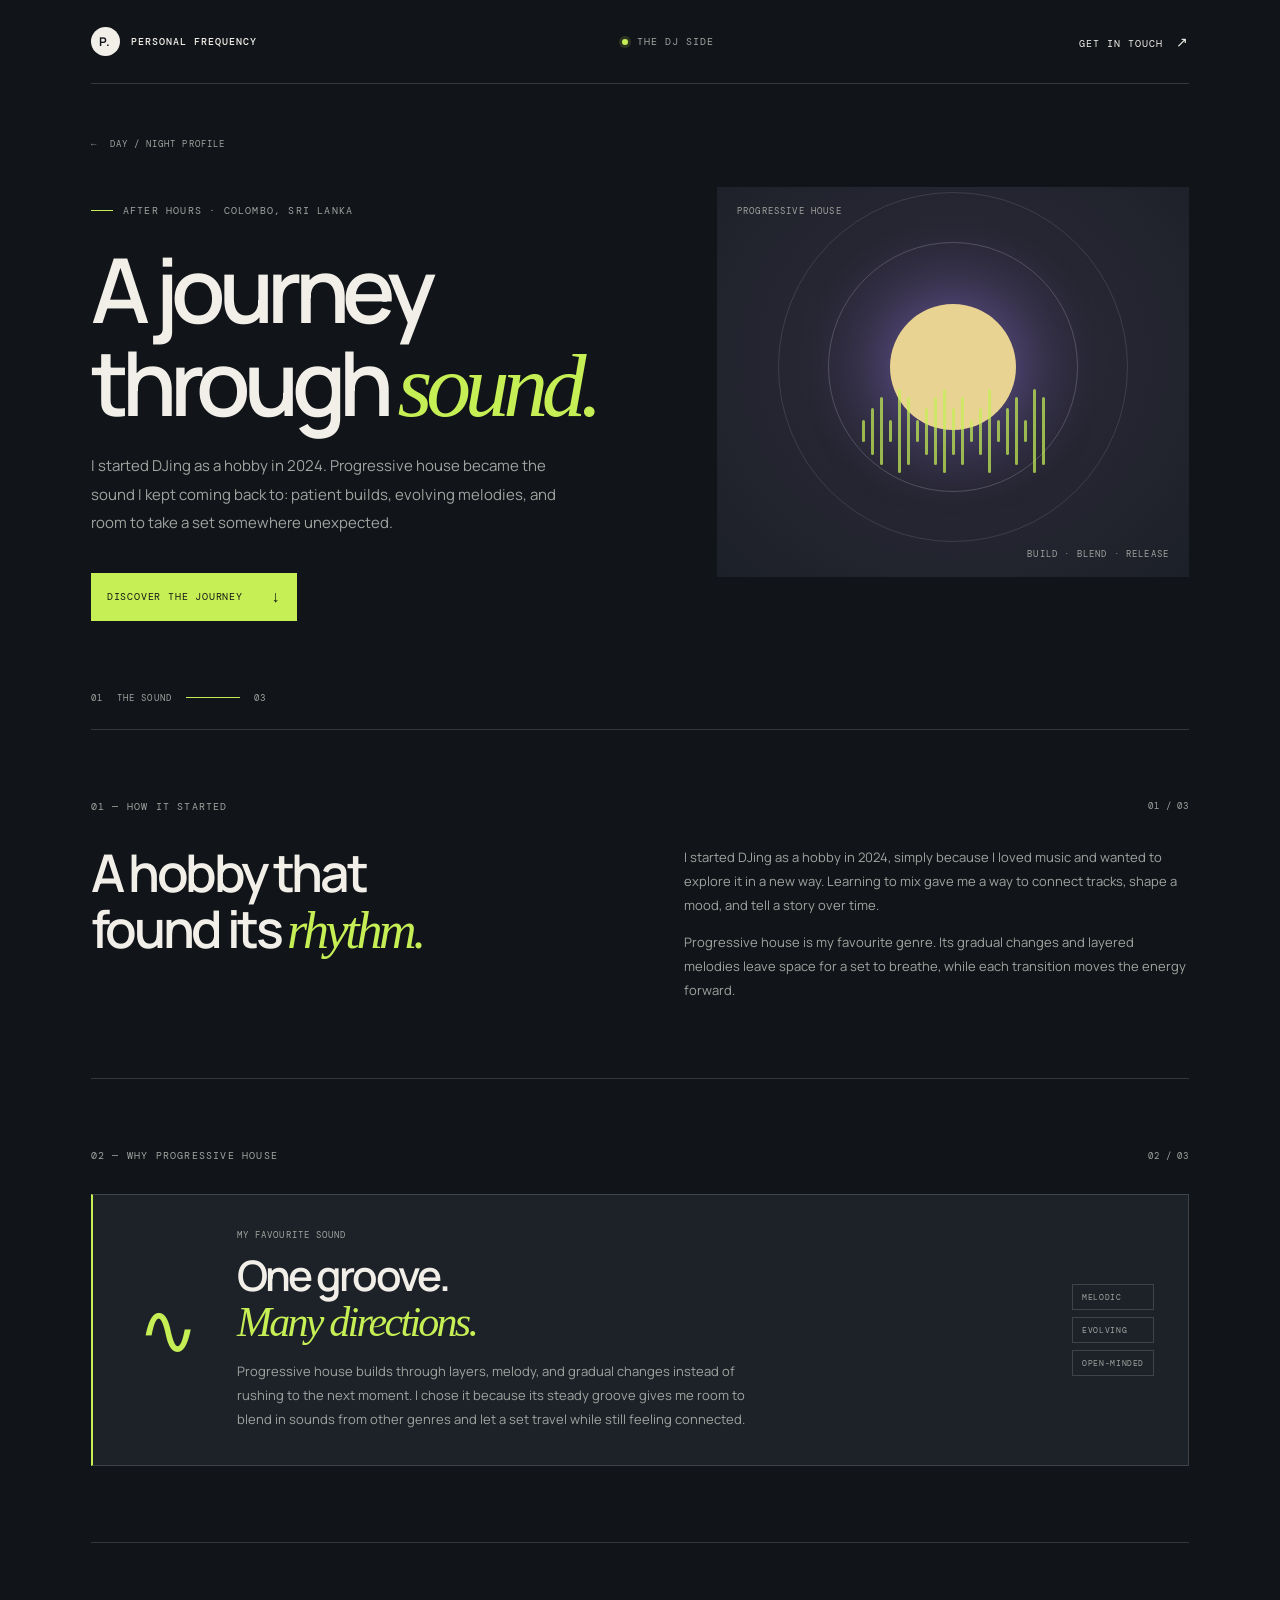
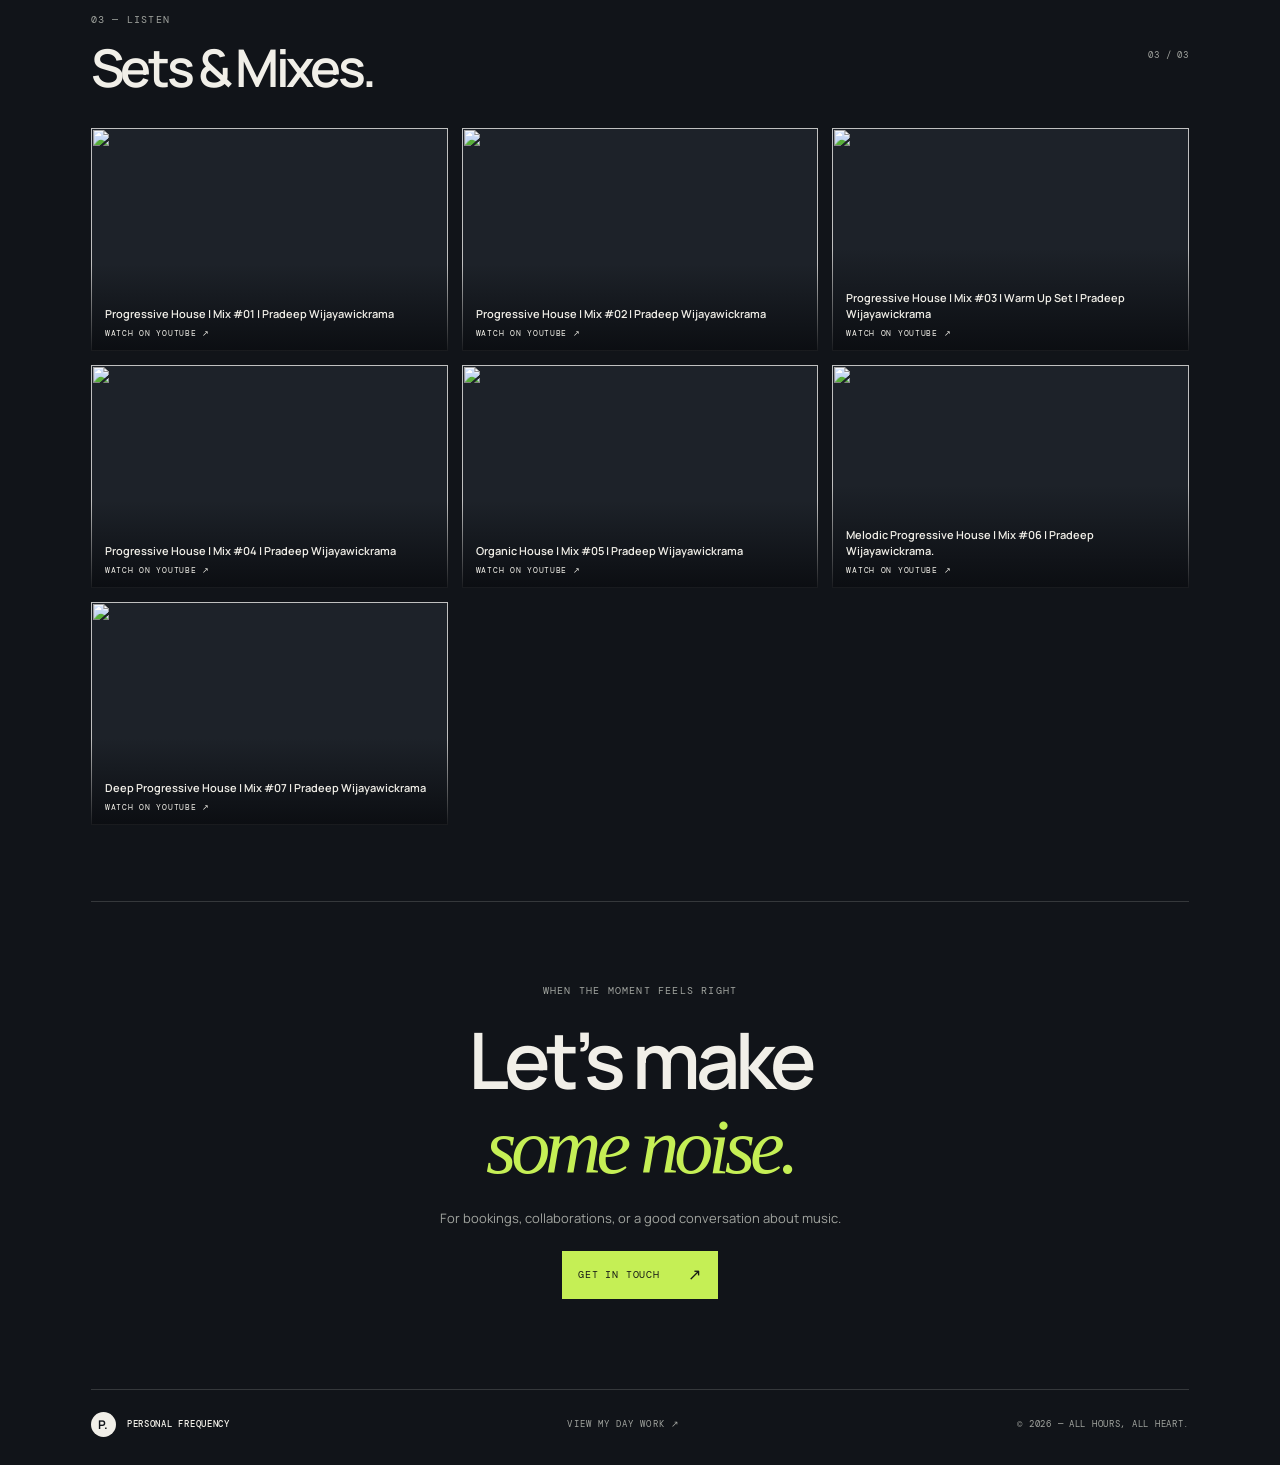
==== pages/night.html @ 02c1c9a0 "Night Time Progile Updated" ====
<!doctype html>
<html lang="en">
<head>
  <meta charset="utf-8" />
  <meta name="viewport" content="width=device-width, initial-scale=1" />
  <meta name="theme-color" content="#111419" />
  <meta name="description" content="The DJ side: a journey into progressive house and DJ sets on YouTube." />
  <title>DJ &amp; Progressive House — Personal Frequency</title>
  <link rel="preconnect" href="https://fonts.googleapis.com">
  <link rel="preconnect" href="https://fonts.gstatic.com" crossorigin>
  <link href="https://fonts.googleapis.com/css2?family=DM+Mono:wght@400;500&family=Manrope:wght@400;500;600;700;800&display=swap" rel="stylesheet">
  <link rel="stylesheet" href="../css/style.css" />
  <link rel="stylesheet" href="../css/night.css" />
</head>
<body class="night-document" data-mode="night">
  <main class="page-shell night-page">
    <header class="topbar">
      <a class="wordmark" href="../index.html"><span class="mark">P.</span><span>PERSONAL FREQUENCY</span></a>
      <div class="top-note"><span class="live-dot"></span><span>THE DJ SIDE</span></div>
      <a class="contact-link" href="mailto:hello@example.com?subject=DJ%20Booking">GET IN TOUCH <span>↗</span></a>
    </header>

    <section class="night-hero" id="top" aria-labelledby="night-title">
      <div class="night-hero-copy">
        <a class="night-back" href="../index.html">←&nbsp; DAY / NIGHT PROFILE</a>
        <p class="eyebrow"><span class="eyebrow-line"></span>AFTER HOURS · COLOMBO, SRI LANKA</p>
        <h1 id="night-title">A journey<br>through <em>sound.</em></h1>
        <p class="night-lead">I started DJing as a hobby in 2024. Progressive house became the sound I kept coming back to: patient builds, evolving melodies, and room to take a set somewhere unexpected.</p>
        <a class="night-cta" href="#journey">DISCOVER THE JOURNEY <span>↓</span></a>
      </div>
      <div class="night-art" role="img" aria-label="Abstract artwork inspired by a progressive house sound wave">
        <div class="night-art-orbit orbit-a"></div><div class="night-art-orbit orbit-b"></div>
        <div class="night-art-core"></div>
        <div class="night-art-wave" aria-hidden="true"><i></i><i></i><i></i><i></i><i></i><i></i><i></i><i></i><i></i><i></i><i></i><i></i><i></i><i></i><i></i><i></i><i></i><i></i><i></i><i></i><i></i></div>
        <span class="art-label art-label-top">PROGRESSIVE HOUSE</span><span class="art-label art-label-bottom">BUILD · BLEND · RELEASE</span>
      </div>
      <div class="night-index"><span>01</span><span>THE SOUND</span><span class="index-rule"></span><span>03</span></div>
    </section>

    <section class="night-section journey-section" id="journey" aria-labelledby="journey-title">
      <div class="night-section-heading">
        <p class="section-tag">01 — HOW IT STARTED</p>
        <span class="section-number">01 / 03</span>
      </div>
      <div class="journey-grid">
        <h2 id="journey-title">A hobby that<br>found its <em>rhythm.</em></h2>
        <div class="journey-copy">
          <p>I started DJing as a hobby in 2024, simply because I loved music and wanted to explore it in a new way. Learning to mix gave me a way to connect tracks, shape a mood, and tell a story over time.</p>
          <p>Progressive house is my favourite genre. Its gradual changes and layered melodies leave space for a set to breathe, while each transition moves the energy forward.</p>
        </div>
      </div>
    </section>

    <section class="night-section sound-section" aria-labelledby="sound-title">
      <div class="night-section-heading">
        <p class="section-tag">02 — WHY PROGRESSIVE HOUSE</p>
        <span class="section-number">02 / 03</span>
      </div>
      <div class="sound-card">
        <div class="sound-card-mark" aria-hidden="true">∿</div>
        <div class="sound-card-copy">
          <p class="card-label">MY FAVOURITE SOUND</p>
          <h2 id="sound-title">One groove.<br><em>Many directions.</em></h2>
          <p>Progressive house builds through layers, melody, and gradual changes instead of rushing to the next moment. I chose it because its steady groove gives me room to blend in sounds from other genres and let a set travel while still feeling connected.</p>
        </div>
        <div class="sound-tags" aria-label="Elements of progressive house"><span>MELODIC</span><span>EVOLVING</span><span>OPEN-MINDED</span></div>
      </div>
    </section>

    <section class="night-section mixes-section" aria-labelledby="mixes-title">
      <div class="night-section-heading">
        <div><p class="section-tag">03 — LISTEN</p><h2 id="mixes-title">Sets &amp; Mixes.</h2></div>
        <span class="section-number">03 / 03</span>
      </div>
      <div class="mix-grid" aria-label="YouTube mixes, in order">
        <a class="mix-card" href="https://youtu.be/Zi7UxTtdBaw?si=7OVqO7sGeBpr17ID" target="_blank" rel="noopener noreferrer" aria-label="Watch Mix 01 on YouTube">
          <img src="https://img.youtube.com/vi/Zi7UxTtdBaw/hqdefault.jpg" alt="" loading="lazy"><span class="mix-play" aria-hidden="true">▶</span><span class="mix-card-info"><span class="mix-title">Progressive House | Mix #01 | Pradeep Wijayawickrama</span><span class="mix-watch">WATCH ON YOUTUBE ↗</span></span>
        </a>
        <a class="mix-card" href="https://youtu.be/bJiRInw_nko?si=N59Mj22pnlbbreY6" target="_blank" rel="noopener noreferrer" aria-label="Watch Mix 02 on YouTube">
          <img src="https://img.youtube.com/vi/bJiRInw_nko/hqdefault.jpg" alt="" loading="lazy"><span class="mix-play" aria-hidden="true">▶</span><span class="mix-card-info"><span class="mix-title">Progressive House | Mix #02 | Pradeep Wijayawickrama</span><span class="mix-watch">WATCH ON YOUTUBE ↗</span></span>
        </a>
        <a class="mix-card" href="https://youtu.be/dFWJc-TeVNw?si=69ARCjw8exj5bI5n" target="_blank" rel="noopener noreferrer" aria-label="Watch Mix 03 on YouTube">
          <img src="https://img.youtube.com/vi/dFWJc-TeVNw/hqdefault.jpg" alt="" loading="lazy"><span class="mix-play" aria-hidden="true">▶</span><span class="mix-card-info"><span class="mix-title">Progressive House | Mix #03 | Warm Up Set | Pradeep Wijayawickrama</span><span class="mix-watch">WATCH ON YOUTUBE ↗</span></span>
        </a>
        <a class="mix-card" href="https://youtu.be/yJTZxfTCsEg?si=DUII4DRroPSciwS6" target="_blank" rel="noopener noreferrer" aria-label="Watch Mix 04 on YouTube">
          <img src="https://img.youtube.com/vi/yJTZxfTCsEg/hqdefault.jpg" alt="" loading="lazy"><span class="mix-play" aria-hidden="true">▶</span><span class="mix-card-info"><span class="mix-title">Progressive House | Mix #04 | Pradeep Wijayawickrama</span><span class="mix-watch">WATCH ON YOUTUBE ↗</span></span>
        </a>
        <a class="mix-card" href="https://youtu.be/qM_Vj5NrRNo?si=pA6fBG6OPUPut7gh" target="_blank" rel="noopener noreferrer" aria-label="Watch Mix 05 on YouTube">
          <img src="https://img.youtube.com/vi/qM_Vj5NrRNo/hqdefault.jpg" alt="" loading="lazy"><span class="mix-play" aria-hidden="true">▶</span><span class="mix-card-info"><span class="mix-title">Organic House | Mix #05 | Pradeep Wijayawickrama</span><span class="mix-watch">WATCH ON YOUTUBE ↗</span></span>
        </a>
        <a class="mix-card" href="https://youtu.be/7C1ozRXejxo?si=Uiqv_QmC4kerRfdO" target="_blank" rel="noopener noreferrer" aria-label="Watch Mix 06 on YouTube">
          <img src="https://img.youtube.com/vi/7C1ozRXejxo/hqdefault.jpg" alt="" loading="lazy"><span class="mix-play" aria-hidden="true">▶</span><span class="mix-card-info"><span class="mix-title">Melodic Progressive House | Mix #06 | Pradeep Wijayawickrama.</span><span class="mix-watch">WATCH ON YOUTUBE ↗</span></span>
        </a>
        <a class="mix-card" href="https://youtu.be/K5qV9tnj8nk?si=dr9cpcWloFe4Z5bs" target="_blank" rel="noopener noreferrer" aria-label="Watch Mix 07 on YouTube">
          <img src="https://img.youtube.com/vi/K5qV9tnj8nk/hqdefault.jpg" alt="" loading="lazy"><span class="mix-play" aria-hidden="true">▶</span><span class="mix-card-info"><span class="mix-title">Deep Progressive House | Mix #07 | Pradeep Wijayawickrama</span><span class="mix-watch">WATCH ON YOUTUBE ↗</span></span>
        </a>
      </div>
    </section>

    <section class="night-contact" aria-labelledby="contact-title">
      <p class="section-tag">WHEN THE MOMENT FEELS RIGHT</p>
      <h2 id="contact-title">Let’s make<br><em>some noise.</em></h2>
      <p>For bookings, collaborations, or a good conversation about music.</p>
      <a class="night-cta" href="mailto:hello@example.com?subject=DJ%20Booking">GET IN TOUCH <span>↗</span></a>
    </section>

    <footer class="night-footer">
      <a class="wordmark" href="../index.html"><span class="mark">P.</span><span>PERSONAL FREQUENCY</span></a>
      <a class="night-footer-link" href="work.html">VIEW MY DAY WORK ↗</a>
      <span>© <span id="year">2026</span> — ALL HOURS, ALL HEART.</span>
    </footer>
  </main>
</body>
</html>
---- css/style.css ----
/* Global colors, fonts, and default page settings. */
:root {
  font-family:Manrope, sans-serif;
  color:#20231f;
  background:#f2f0e9;
  font-synthesis:none;
  text-rendering:optimizeLegibility;
  --paper:#f2f0e9;
  --ink:#20231f;
  --muted:#787b72;
  --accent:#c5ef55;
  --line:rgba(32,35,31,.16);
  --card:#e9e7de;
  --visual:#dce4c8;
  transition:background .5s,color .5s
}

* {
  box-sizing:border-box
}

html {
  scroll-behavior:smooth
}

body {
  margin:0;
  background:var(--paper);
  color:var(--ink);
  transition:background .5s,color .5s
}

body[data-mode=night] {
  --paper:#111419;
  --ink:#f1efe8;
  --muted:#a1a49f;
  --accent:#c5ef55;
  --line:rgba(241,239,232,.18);
  --card:#1d2229;
  --visual:#272530
}

/* Shared page width and header layout. */
.page-shell {
  max-width:1440px;
  margin:auto;
  padding:0 7.1%
}

.topbar {
  height:84px;
  border-bottom:1px solid var(--line);
  display:flex;
  align-items:center;
  justify-content:space-between;
  font:10px 'DM Mono',monospace;
  letter-spacing:.1em
}

.wordmark {
  display:flex;
  align-items:center;
  gap:11px;
  text-decoration:none;
  color:var(--ink);
  font-weight:500
}

.mark {
  display:grid;
  place-items:center;
  width:29px;
  height:29px;
  border-radius:50%;
  background:var(--ink);
  color:var(--paper);
  font:700 12px Manrope
}

.top-note {
  color:var(--muted);
  display:flex;
  gap:9px;
  align-items:center
}

.live-dot {
  width:6px;
  height:6px;
  background:#85a936;
  border-radius:50%;
  box-shadow:0 0 0 3px #85a93625
}

.contact-link {
  color:var(--ink);
  text-decoration:none
}

.contact-link span {
  font-size:14px;
  margin-left:6px
}

/* Home page introduction and its two-column layout. */
.hero {
  min-height:580px;
  padding:72px 0 48px;
  display:grid;
  grid-template-columns:1fr .83fr;
  align-items:center;
  gap:6.5%;
  position:relative
}

.hero-copy {
  padding:0 0 58px
}

.eyebrow,.section-tag {
  font:10px 'DM Mono',monospace;
  letter-spacing:.12em;
  color:var(--muted);
  display:flex;
  align-items:center;
  gap:10px
}

.eyebrow-line {
  width:22px;
  height:1px;
  background:var(--ink)
}

.index {
  margin-left:13px;
  opacity:.65
}

h1 {
  font-size:clamp(46px,6.15vw,82px);
  line-height:1.04;
  letter-spacing:-.075em;
  margin:28px 0 20px;
  font-weight:600
}

h1 em {
  font-family:Georgia,serif;
  font-weight:400;
  letter-spacing:-.07em
}

.intro {
  font-size:14px;
  line-height:1.85;
  max-width:430px;
  color:var(--muted)
}

.hero-actions {
  display:flex;
  align-items:center;
  gap:25px;
  margin-top:33px
}

.primary-action {
  height:49px;
  background:var(--ink);
  color:var(--paper);
  text-decoration:none;
  display:flex;
  align-items:center;
  gap:27px;
  padding:0 17px;
  font:10px 'DM Mono',monospace;
  letter-spacing:.08em;
  transition:transform .2s,background .5s,color .5s
}

.primary-action:hover {
  transform:translateY(-3px)
}

.arrow {
  font-size:17px
}

.location {
  font:9px 'DM Mono',monospace;
  letter-spacing:.06em;
  color:var(--muted)
}

.location-pin {
  font-size:15px;
  margin-right:5px
}

/* CSS artwork: orbit rings, sun, and sound wave. */
.visual {
  height:375px;
  background:var(--visual);
  position:relative;
  overflow:hidden;
  transition:background .5s
}

.visual-top,.visual-bottom {
  position:absolute;
  z-index:2;
  left:22px;
  right:22px;
  display:flex;
  justify-content:space-between;
  font:9px 'DM Mono',monospace;
  letter-spacing:.1em;
  color:var(--muted)
}

.visual-top {
  top:19px
}

.visual-bottom {
  bottom:18px
}

.sun {
  position:absolute;
  width:145px;
  height:145px;
  background:var(--accent);
  border-radius:50%;
  left:50%;
  top:43%;
  transform:translate(-50%,-50%);
  box-shadow:0 0 70px #c5ef5540;
  transition:all .7s
}

.sun-orbit {
  position:absolute;
  border:1px solid color-mix(in srgb,var(--ink) 17%,transparent);
  border-radius:50%;
  width:290px;
  height:290px;
  left:50%;
  top:43%;
  transform:translate(-50%,-50%)
}

.orbit-two {
  width:390px;
  height:390px;
  opacity:.6
}

.sound-wave {
  position:absolute;
  z-index:1;
  bottom:30%;
  left:50%;
  transform:translate(-50%,50%);
  width:78%;
  height:80px;
  display:flex;
  align-items:center;
  justify-content:center;
  gap:6px
}

.sound-wave i {
  width:3px;
  height:var(--h);
  border-radius:3px;
  background:var(--ink);
  opacity:.32;
  transition:height .5s,background .5s
}

.sound-wave i:nth-child(1),.sound-wave i:nth-child(21) {
  --h:12px
}

.sound-wave i:nth-child(2),.sound-wave i:nth-child(20) {
  --h:22px
}

.sound-wave i:nth-child(3),.sound-wave i:nth-child(19) {
  --h:34px
}

.sound-wave i:nth-child(4),.sound-wave i:nth-child(18) {
  --h:20px
}

.sound-wave i:nth-child(5),.sound-wave i:nth-child(17) {
  --h:50px
}

.sound-wave i:nth-child(6),.sound-wave i:nth-child(16) {
  --h:30px
}

.sound-wave i:nth-child(7),.sound-wave i:nth-child(15) {
  --h:70px
}

.sound-wave i:nth-child(8),.sound-wave i:nth-child(14) {
  --h:42px
}

.sound-wave i:nth-child(9),.sound-wave i:nth-child(13) {
  --h:62px
}

.sound-wave i:nth-child(10),.sound-wave i:nth-child(12) {
  --h:32px
}

.sound-wave i:nth-child(11) {
  --h:76px
}

.graphic-cross {
  position:absolute;
  color:var(--muted);
  font:18px 'DM Mono';
  opacity:.7
}

.cross-a {
  top:27%;
  left:15%
}

.cross-b {
  right:13%;
  bottom:27%
}

/* Day/night switch and its visual states. */
.mode-switch-wrap {
  position:absolute;
  bottom:24px;
  left:0;
  display:flex;
  align-items:center;
  gap:12px
}

.mode-label {
  font:10px 'DM Mono',monospace;
  letter-spacing:.1em;
  display:flex;
  align-items:center;
  gap:5px;
  color:var(--muted)
}

.mode-icon {
  font-size:15px
}

.night-label .mode-icon {
  font-size:16px
}

.mode-switch {
  width:58px;
  height:30px;
  padding:3px;
  border:1px solid var(--line);
  border-radius:30px;
  background:var(--card);
  cursor:pointer;
  transition:background .4s;
  position:relative
}

.switch-thumb {
  width:22px;
  height:22px;
  border-radius:50%;
  background:var(--ink);
  position:absolute;
  left:3px;
  top:3px;
  display:grid;
  place-items:center;
  transition:transform .35s cubic-bezier(.2,.8,.2,1);
  color:var(--paper);
  font-size:14px
}

.switch-moon {
  display:none
}

body[data-mode=night] .switch-thumb {
  transform:translateX(27px)
}

body[data-mode=night] .switch-sun {
  display:none
}

body[data-mode=night] .switch-moon {
  display:block
}

.switch-hint {
  margin-left:8px;
  font:9px 'DM Mono',monospace;
  color:var(--muted);
  letter-spacing:.06em
}

/* Scrolling-style strip and about cards. */
.ticker {
  border-block:1px solid var(--line);
  height:58px;
  display:flex;
  align-items:center;
  justify-content:space-around;
  gap:20px;
  overflow:hidden;
  white-space:nowrap;
  font:10px 'DM Mono',monospace;
  letter-spacing:.15em;
  color:var(--muted)
}

.ticker b {
  color:#92b33d;
  font-size:15px;
  font-weight:400
}

.about {
  padding:85px 0 95px
}

.about-heading {
  display:flex;
  justify-content:space-between;
  align-items:start;
  margin-bottom:30px
}

.section-tag {
  margin:0
}

.about-aside {
  font-size:12px;
  color:var(--muted);
  line-height:1.7;
  margin:0
}

.side-cards {
  display:grid;
  grid-template-columns:1fr 1fr;
  gap:15px
}

.side-card {
  position:relative;
  min-height:315px;
  background:var(--card);
  padding:28px 30px;
  transition:background .5s;
  overflow:hidden
}

.side-card:after {
  content:'';
  position:absolute;
  width:160px;
  height:160px;
  border:1px solid var(--line);
  border-radius:50%;
  right:-65px;
  top:-65px;
  box-shadow:0 0 0 26px transparent,0 0 0 27px var(--line),0 0 0 54px transparent,0 0 0 55px var(--line);
  opacity:.5
}

.card-number {
  font:10px 'DM Mono';
  color:var(--muted);
  position:absolute;
  top:28px;
  right:30px
}

.card-icon {
  font-size:21px;
  color:#87a938
}

.card-label {
  font:9px 'DM Mono',monospace;
  letter-spacing:.12em;
  color:var(--muted);
  margin:24px 0 12px
}

.side-card h2 {
  font-size:28px;
  line-height:1.13;
  letter-spacing:-.05em;
  margin:0;
  font-weight:600
}

.card-description {
  max-width:350px;
  font-size:12px;
  line-height:1.8;
  color:var(--muted);
  margin:13px 0 17px
}

.card-link {
  font:9px 'DM Mono',monospace;
  letter-spacing:.08em;
  color:var(--ink);
  text-decoration:none;
  border-bottom:1px solid var(--line);
  padding-bottom:6px
}

.card-link span {
  margin-left:7px
}

footer {
  border-top:1px solid var(--line);
  padding:21px 0 27px;
  display:flex;
  align-items:center;
  justify-content:space-between;
  font:9px 'DM Mono',monospace;
  letter-spacing:.08em;
  color:var(--muted)
}

footer .wordmark {
  font-size:9px;
  color:var(--ink)
}

footer .mark {
  width:25px;
  height:25px
}

/* Color and artwork changes for night mode. */
body[data-mode=night] .sun {
  background:#e9d393;
  box-shadow:0 0 95px #9d7ef280;
  width:130px;
  height:130px
}

body[data-mode=night] .visual {
  background:radial-gradient(ellipse at 52% 40%,#3c3651 0%,#262632 43%,#1c2028 100%)
}

body[data-mode=night] .sound-wave i {
  background:#c5ef55;
  opacity:.65
}

body[data-mode=night] .orbit-one,body[data-mode=night] .orbit-two {
  border-color:#efead52c
}

body[data-mode=night] .ticker b {
  color:#c5ef55
}

body[data-mode=night] .side-cards {
  grid-template-columns:1fr
}

/* Tablet and phone layout adjustments. */
@media(max-width:760px) {
  /* Shared page width and header layout. */
.page-shell {
    padding:0 6%
  }

  .topbar {
    height:69px
  }

  .top-note {
    display:none
  }

  /* Home page introduction and its two-column layout. */
.hero {
    display:flex;
    flex-direction:column;
    align-items:stretch;
    padding:48px 0 82px;
    gap:34px
  }

  .hero-copy {
    padding:0
  }

  .hero h1 {
    font-size:clamp(47px,11vw,72px)
  }

  .intro {
    font-size:13px
  }

  /* CSS artwork: orbit rings, sun, and sound wave. */
.visual {
    height:310px
  }

  /* Day/night switch and its visual states. */
.mode-switch-wrap {
    bottom:24px
  }

  /* Scrolling-style strip and about cards. */
.ticker {
    justify-content:flex-start;
    gap:18px
  }

  .ticker span:nth-of-type(n+4),.ticker b:nth-of-type(n+4) {
    display:none
  }

  .about {
    padding:65px 0
  }

  .about-heading {
    gap:20px
  }

  .side-cards {
    grid-template-columns:1fr
  }

  .side-card {
    min-height:290px
  }

  footer {
    gap:14px;
    flex-wrap:wrap
  }

  footer>span:nth-child(2) {
    display:none
  }

  footer>span:last-child {
    font-size:8px
  }

}

@media(max-width:390px) {
  .contact-link {
    font-size:9px
  }

  .wordmark {
    font-size:8px
  }

  .hero-actions {
    gap:13px
  }

  .location {
    font-size:8px
  }

  /* CSS artwork: orbit rings, sun, and sound wave. */
.visual {
    height:270px
  }

  .side-card {
    padding:25px
  }

  .about-aside {
    font-size:10px
  }

}

/* Respect visitors who ask for less animation. */
@media(prefers-reduced-motion:reduce) {
  *,*:before,*:after {
    scroll-behavior:auto!important;
    transition:none!important
  }

}

/* Keep the day/night control easy to spot and operate. */

/* Day/night switch and its visual states. */
.mode-switch-wrap {
  padding:10px 15px;
  background:var(--ink);
  color:var(--paper);
  border:1px solid var(--accent);
  border-radius:999px;
  gap:13px;
  box-shadow:0 8px 24px #0002;
  z-index:3
}

.mode-label {
  color:var(--paper);
  font-size:11px;
  font-weight:500
}

.mode-switch {
  width:64px;
  height:36px;
  background:var(--paper);
  border-color:var(--paper);
  flex:none
}

.switch-thumb {
  width:28px;
  height:28px;
  background:var(--accent);
  color:var(--ink);
  font-size:16px
}

body[data-mode=night] .switch-thumb {
  transform:translateX(28px)
}

.switch-hint {
  margin-left:2px;
  color:var(--paper);
  font-size:9px;
  font-weight:500;
  letter-spacing:.09em
}

.mode-switch:hover {
  outline:2px solid var(--accent);
  outline-offset:2px
}

.mode-switch:focus-visible {
  outline:3px solid var(--accent);
  outline-offset:4px
}

@media(max-width:390px) {
  /* Day/night switch and its visual states. */
.mode-switch-wrap {
    gap:9px;
    padding:9px 12px
  }

  .switch-hint {
    font-size:8px
  }

}

.experience-details {
  margin:17px 0 19px;
  border-top:1px solid var(--line)
}

.experience-row {
  padding:12px 0 11px;
  border-bottom:1px solid var(--line)
}

.experience-row-heading {
  display:flex;
  align-items:center;
  justify-content:space-between;
  gap:12px;
  font:9px 'DM Mono',monospace;
  letter-spacing:.09em;
  color:var(--muted)
}

.experience-row-heading strong {
  font:600 14px Manrope,sans-serif;
  letter-spacing:-.03em;
  color:var(--ink)
}

.capability-list {
  display:flex;
  flex-wrap:wrap;
  gap:6px;
  margin:10px 0 0;
  padding:0;
  list-style:none
}

.capability-list li {
  padding:6px 8px;
  border:1px solid var(--line);
  border-radius:99px;
  font:9px 'DM Mono',monospace;
  color:var(--ink)
}

.cloud-row {
  display:flex;
  align-items:center;
  justify-content:space-between;
  gap:12px
}

.cloud-row p {
  margin:0;
  font-size:11px;
  color:var(--muted)
}

/* Tablet and phone layout adjustments. */
@media(max-width:760px) {
  .about-heading {
    flex-direction:column
  }

}

.work-hero {
  padding:42px 0 64px;
  border-bottom:1px solid var(--line)
}

.work-back,.work-footer-link {
  font:9px 'DM Mono',monospace;
  letter-spacing:.1em;
  color:var(--muted);
  text-decoration:none
}

.work-back:hover,.work-footer-link:hover {
  color:var(--ink)
}

.work-hero-grid {
  display:grid;
  grid-template-columns:1fr 190px;
  align-items:end;
  gap:45px;
  margin-top:43px
}

.work-hero h1 {
  margin:24px 0 18px;
  font-size:clamp(52px,8vw,100px)
}

.work-intro {
  max-width:520px
}

.experience-stamp {
  width:170px;
  height:170px;
  background:var(--accent);
  border-radius:50%;
  display:flex;
  flex-direction:column;
  align-items:center;
  justify-content:center;
  position:relative;
  color:var(--ink)
}

.experience-stamp strong {
  font-size:56px;
  line-height:.95;
  letter-spacing:-.08em
}

.experience-stamp span {
  font:9px 'DM Mono',monospace;
  line-height:1.5;
  letter-spacing:.1em;
  text-align:center;
  margin-top:8px
}

.experience-stamp i {
  position:absolute;
  right:-20px;
  top:12px;
  font:italic 17px Georgia,serif;
  color:var(--muted)
}

.work-section {
  padding:64px 0 70px;
  border-bottom:1px solid var(--line)
}

.work-section-heading {
  display:flex;
  align-items:end;
  justify-content:space-between;
  gap:25px;
  margin-bottom:27px
}

.work-section-heading h2 {
  font-size:clamp(24px,3vw,36px);
  letter-spacing:-.055em;
  line-height:1.15;
  margin:14px 0 0
}

.work-section-note {
  font-size:12px;
  line-height:1.7;
  color:var(--muted);
  max-width:270px;
  margin:0 0 3px
}

.platform-grid {
  display:grid;
  grid-template-columns:1fr 1fr;
  gap:15px
}

.platform-card {
  padding:28px 30px 30px;
  background:var(--card);
  border-top:2px solid var(--accent);
  position:relative;
  overflow:hidden
}

.platform-card:after {
  content:'';
  position:absolute;
  width:170px;
  height:170px;
  border:1px solid var(--line);
  border-radius:50%;
  right:-88px;
  bottom:-112px;
  box-shadow:0 0 0 25px transparent,0 0 0 26px var(--line),0 0 0 51px transparent,0 0 0 52px var(--line);
  opacity:.5;
  pointer-events:none
}

.platform-card-top {
  display:flex;
  justify-content:space-between;
  gap:12px;
  font:9px 'DM Mono',monospace;
  letter-spacing:.12em;
  color:var(--muted)
}

.platform-card h3 {
  font-size:15px;
  font-weight:500;
  color:var(--muted);
  margin:29px 0 2px
}

.version-line,.cloud-version {
  font-size:42px;
  line-height:1.1;
  font-weight:600;
  letter-spacing:-.07em;
  margin:0;
  color:var(--ink)
}

.version-line i {
  font:normal 24px Manrope,sans-serif;
  color:#8fa943;
  margin:0 3px
}

.cloud-version {
  font-size:52px
}

.capability-heading {
  font:9px 'DM Mono',monospace;
  letter-spacing:.11em;
  color:var(--muted);
  margin-top:29px;
  padding-top:16px;
  border-top:1px solid var(--line)
}

.work-capabilities {
  display:flex;
  flex-wrap:wrap;
  gap:7px;
  list-style:none;
  margin:12px 0 0;
  padding:0
}

.work-capabilities li {
  position:relative;
  z-index:1;
  padding:8px 10px;
  border:1px solid var(--line);
  border-radius:999px;
  font-size:10px;
  color:var(--ink)
}

.coordination-entry {
  display:grid;
  grid-template-columns:.72fr 1.28fr;
  gap:38px;
  margin-top:15px;
  padding:30px;
  background:var(--card);
  border-left:2px solid var(--accent)
}

.coordination-intro .card-label {
  margin:0 0 15px
}

.coordination-intro h3 {
  font-size:clamp(23px,3vw,34px);
  line-height:1.12;
  letter-spacing:-.055em;
  margin:0
}

.coordination-intro>p:last-child {
  font-size:12px;
  line-height:1.75;
  color:var(--muted);
  margin:13px 0 0;
  max-width:290px
}

.coordination-duties {
  display:grid;
  grid-template-columns:1fr 1fr;
  gap:0 23px;
  list-style:none;
  margin:0;
  padding:0
}

.coordination-duties li {
  display:grid;
  grid-template-columns:22px 1fr;
  gap:9px;
  padding:12px 0;
  border-top:1px solid var(--line)
}

.duty-number {
  font:9px 'DM Mono',monospace;
  color:#87a938;
  padding-top:3px
}

.coordination-duties h4 {
  font-size:12px;
  line-height:1.35;
  margin:0;
  font-weight:600
}

.coordination-duties p {
  font-size:10px;
  line-height:1.65;
  color:var(--muted);
  margin:5px 0 0
}

.education-section {
  border-bottom:0
}

.education-entry {
  display:grid;
  grid-template-columns:86px 1fr auto;
  align-items:center;
  gap:22px;
  padding:24px 27px;
  background:var(--card);
  position:relative;
  overflow:hidden
}

.degree-mark {
  width:76px;
  height:76px;
  background:var(--ink);
  color:var(--paper);
  border-radius:50%;
  display:grid;
  place-items:center;
  font:12px 'DM Mono',monospace;
  letter-spacing:-.06em
}

.education-copy .card-label {
  margin:0 0 9px
}

.education-copy h3 {
  font-size:23px;
  line-height:1.25;
  letter-spacing:-.045em;
  margin:0
}

.education-copy h3 span {
  font-family:Georgia,serif;
  font-weight:400
}

.education-copy>p:last-child {
  font-size:12px;
  color:var(--muted);
  margin:8px 0 0
}

.education-index {
  align-self:start;
  font:10px 'DM Mono',monospace;
  color:var(--muted)
}

.work-page footer {
  gap:15px
}

/* Tablet and phone layout adjustments. */
@media(max-width:760px) {
  .work-hero {
    padding:34px 0 48px
  }

  .work-hero-grid {
    grid-template-columns:1fr 110px;
    gap:18px;
    margin-top:35px
  }

  .experience-stamp {
    width:105px;
    height:105px
  }

  .experience-stamp strong {
    font-size:38px
  }

  .experience-stamp span {
    font-size:7px;
    margin-top:4px
  }

  .experience-stamp i {
    right:-8px;
    top:3px
  }

  .work-section {
    padding:50px 0
  }

  .work-section-heading {
    align-items:start;
    flex-direction:column;
    gap:12px
  }

  .work-section-note {
    max-width:none
  }

  .platform-grid {
    grid-template-columns:1fr
  }

  .coordination-entry {
    grid-template-columns:1fr;
    gap:22px;
    padding:24px
  }

  .education-entry {
    grid-template-columns:62px 1fr auto;
    gap:15px;
    padding:20px
  }

  .degree-mark {
    width:58px;
    height:58px;
    font-size:10px
  }

  .education-copy h3 {
    font-size:19px
  }

  .work-page footer {
    gap:12px
  }

  .work-page footer .work-footer-link {
    display:none
  }

}

@media(max-width:520px) {
  .coordination-duties {
    grid-template-columns:1fr
  }

}

@media(max-width:390px) {
  .work-hero-grid {
    grid-template-columns:1fr 82px;
    gap:10px
  }

  .work-hero h1 {
    font-size:48px
  }

  .experience-stamp {
    width:80px;
    height:80px
  }

  .experience-stamp strong {
    font-size:31px
  }

  .experience-stamp span {
    font-size:6px
  }

  .education-entry {
    grid-template-columns:48px 1fr auto;
    padding:16px 13px;
    gap:12px
  }

  .degree-mark {
    width:46px;
    height:46px;
    font-size:9px
  }

  .education-copy h3 {
    font-size:17px
  }

}
---- css/night.css ----
body.night-document {
  --paper: #111419;
  --ink: #f1efe8;
  --muted: #a1a49f;
  --accent: #c5ef55;
  --line: rgba(241, 239, 232, .16);
  --card: #1d2229;
  --visual: #272530;
  background: var(--paper);
  color: var(--ink);
}

.night-page {
  max-width: 1280px;
}

.night-page .topbar {
  border-color: var(--line);
}

.night-page .wordmark,
.night-page .contact-link,
.night-page footer .wordmark {
  color: var(--ink);
}

.night-page .mark {
  background: var(--ink);
  color: var(--paper);
}

.night-page .live-dot {
  background: var(--accent);
  box-shadow: 0 0 0 3px #c5ef5525;
}

.night-hero {
  min-height: 620px;
  padding: 38px 0 86px;
  display: grid;
  grid-template-columns: minmax(0, 1fr) minmax(300px, .86fr);
  align-items: center;
  gap: 7%;
  position: relative;
  border-bottom: 1px solid var(--line);
}

.night-hero-copy {
  padding: 8px 0 22px;
}

.night-back,
.night-footer-link {
  color: var(--muted);
  text-decoration: none;
  font: 9px 'DM Mono', monospace;
  letter-spacing: .12em;
}

.night-back:hover,
.night-footer-link:hover {
  color: var(--accent);
}

.night-hero .eyebrow {
  margin-top: 52px;
}

.night-hero .eyebrow-line {
  background: var(--accent);
}

.night-hero h1 {
  margin: 25px 0 20px;
  font-size: clamp(56px, 7vw, 92px);
  letter-spacing: -.08em;
}

.night-hero h1 em,
.journey-grid h2 em,
.sound-card h2 em,
.night-contact h2 em {
  color: var(--accent);
  font-family: Georgia, serif;
  font-weight: 400;
}

.night-lead {
  max-width: 495px;
  color: var(--muted);
  font-size: 15px;
  line-height: 1.9;
}

.night-cta {
  display: inline-flex;
  min-height: 48px;
  align-items: center;
  gap: 28px;
  margin-top: 20px;
  padding: 0 16px;
  background: var(--accent);
  color: #171a16;
  text-decoration: none;
  font: 10px 'DM Mono', monospace;
  letter-spacing: .08em;
  transition: transform .2s ease, background .2s ease;
}

.night-cta:hover {
  transform: translateY(-3px);
  background: #d5f878;
}

.night-cta span {
  font-size: 16px;
}

.night-art {
  min-height: 390px;
  position: relative;
  overflow: hidden;
  background: radial-gradient(ellipse at 50% 44%, #3c3651 0%, #262632 47%, #1c2028 100%);
}

.night-art-orbit,
.night-art-core {
  position: absolute;
  top: 46%;
  left: 50%;
  border: 1px solid rgba(241, 239, 232, .2);
  border-radius: 50%;
  transform: translate(-50%, -50%);
}

.night-art-orbit {
  width: 250px;
  aspect-ratio: 1;
}

.night-art .orbit-b {
  width: 350px;
  opacity: .6;
}

.night-art-core {
  width: 126px;
  aspect-ratio: 1;
  border: 0;
  background: #e9d393;
  box-shadow: 0 0 75px #9d7ef280;
}

.night-art-wave {
  position: absolute;
  z-index: 1;
  left: 8%;
  right: 8%;
  bottom: 26%;
  display: flex;
  height: 90px;
  align-items: center;
  justify-content: center;
  gap: 6px;
}

.night-art-wave i {
  width: 3px;
  height: var(--bar-height, 25px);
  border-radius: 4px;
  background: var(--accent);
  opacity: .72;
}

.night-art-wave i:nth-child(3n + 1) { --bar-height: 22px; }
.night-art-wave i:nth-child(3n + 2) { --bar-height: 47px; }
.night-art-wave i:nth-child(3n) { --bar-height: 68px; }
.night-art-wave i:nth-child(5n) { --bar-height: 84px; }

.art-label {
  position: absolute;
  z-index: 2;
  left: 20px;
  right: 20px;
  color: var(--muted);
  font: 9px 'DM Mono', monospace;
  letter-spacing: .13em;
}

.art-label-top { top: 18px; }
.art-label-bottom { bottom: 17px; text-align: right; }

.night-index {
  position: absolute;
  right: 0;
  bottom: 25px;
  left: 0;
  display: flex;
  align-items: center;
  gap: 14px;
  color: var(--muted);
  font: 9px 'DM Mono', monospace;
  letter-spacing: .12em;
}

.index-rule {
  width: 54px;
  height: 1px;
  background: var(--accent);
}

.night-section {
  padding: 70px 0 76px;
  border-bottom: 1px solid var(--line);
}

.night-section-heading {
  display: flex;
  align-items: center;
  justify-content: space-between;
  gap: 20px;
  margin-bottom: 32px;
}

.night-section-heading .section-tag {
  margin: 0;
}

.section-number {
  color: var(--muted);
  font: 9px 'DM Mono', monospace;
  letter-spacing: .1em;
}

.journey-grid {
  display: grid;
  grid-template-columns: 1fr 1fr;
  gap: 8%;
  align-items: start;
}

.journey-grid h2,
.sound-card h2,
.night-section-heading h2,
.night-contact h2 {
  margin: 0;
  font-size: clamp(33px, 4.2vw, 52px);
  line-height: 1.08;
  letter-spacing: -.065em;
  font-weight: 600;
}

.journey-copy p,
.sound-card-copy > p:last-child,
.night-contact > p:not(.section-tag) {
  color: var(--muted);
  font-size: 13px;
  line-height: 1.85;
}

.journey-copy p:first-child { margin-top: 0; }
.journey-copy p:last-child { margin-bottom: 0; }

.sound-card {
  display: grid;
  grid-template-columns: 82px minmax(0, 1fr) auto;
  gap: 28px;
  align-items: center;
  padding: 34px;
  border: 1px solid var(--line);
  border-left: 2px solid var(--accent);
  background: var(--card);
}

.sound-card-mark {
  color: var(--accent);
  font: 72px Georgia, serif;
  text-align: center;
}

.card-label {
  margin: 0 0 12px;
  color: var(--muted);
  font: 9px 'DM Mono', monospace;
  letter-spacing: .12em;
}

.sound-card h2 {
  font-size: clamp(29px, 3.3vw, 42px);
}

.sound-card-copy > p:last-child {
  max-width: 540px;
  margin-bottom: 0;
}

.sound-tags {
  display: flex;
  flex-direction: column;
  gap: 7px;
}

.sound-tags span {
  padding: 7px 9px;
  border: 1px solid var(--line);
  color: var(--muted);
  font: 8px 'DM Mono', monospace;
  letter-spacing: .08em;
  white-space: nowrap;
}

.night-section-heading h2 {
  margin-top: 14px;
}

.mix-grid {
  display: grid;
  grid-template-columns: repeat(3, minmax(0, 1fr));
  gap: 14px;
}

.mix-card {
  position: relative;
  display: block;
  overflow: hidden;
  aspect-ratio: 16 / 10;
  background: var(--card);
  color: var(--ink);
  text-decoration: none;
}

.mix-card img {
  display: block;
  width: 100%;
  height: 100%;
  object-fit: cover;
  transition: transform .35s ease, opacity .35s ease;
}

.mix-card:hover img {
  transform: scale(1.045);
  opacity: .75;
}

.mix-card-info {
  position: absolute;
  right: 0;
  bottom: 0;
  left: 0;
  display: flex;
  flex-direction: column;
  align-items: flex-start;
  gap: 6px;
  padding: 42px 14px 13px;
  background: linear-gradient(transparent, rgba(10, 12, 16, .92));
}

.mix-title,
.mix-watch {
  color: #f1efe8;
  font: 9px 'DM Mono', monospace;
  letter-spacing: .09em;
}

.mix-title {
  font-family: Manrope, sans-serif;
  font-size: 11px;
  font-weight: 600;
  line-height: 1.45;
  letter-spacing: 0;
}

.mix-watch { font-size: 8px; }

.mix-play {
  position: absolute;
  top: 50%;
  left: 50%;
  display: grid;
  width: 43px;
  height: 43px;
  place-items: center;
  padding-left: 3px;
  border-radius: 50%;
  background: var(--accent);
  color: #171a16;
  font-size: 13px;
  opacity: 0;
  transform: translate(-50%, -44%);
  transition: opacity .2s ease, transform .2s ease;
}

.mix-card:hover .mix-play,
.mix-card:focus-visible .mix-play {
  opacity: 1;
  transform: translate(-50%, -50%);
}

.mix-card:focus-visible {
  outline: 2px solid var(--accent);
  outline-offset: 3px;
}

.night-contact {
  padding: 82px 0 90px;
  text-align: center;
}

.night-contact .section-tag {
  justify-content: center;
}

.night-contact h2 {
  margin-top: 20px;
  font-size: clamp(48px, 7vw, 78px);
}

.night-contact > p:not(.section-tag) {
  margin: 16px auto 5px;
}

.night-contact .night-cta { margin-top: 16px; }

.night-footer {
  min-height: 76px;
  border-top: 1px solid var(--line);
  color: var(--muted);
}

@media (max-width: 760px) {
  .night-hero {
    min-height: 0;
    grid-template-columns: 1fr;
    gap: 28px;
    padding: 30px 0 78px;
  }

  .night-hero .eyebrow { margin-top: 38px; }
  .night-art { min-height: 330px; }
  .night-index { bottom: 24px; }
  .night-section { padding: 52px 0 58px; }
  .sound-card { grid-template-columns: 55px minmax(0, 1fr); gap: 18px; padding: 25px; }
  .sound-card-mark { font-size: 54px; }
  .sound-tags { grid-column: 2; flex-direction: row; flex-wrap: wrap; }
  .mix-grid { grid-template-columns: repeat(2, minmax(0, 1fr)); }
}

@media (max-width: 520px) {
  .night-page { padding-inline: 6%; }
  .night-page .topbar { height: 68px; }
  .night-page .top-note { display: none; }
  .night-hero h1 { font-size: clamp(50px, 13vw, 68px); }
  .night-lead { font-size: 14px; }
  .night-art { min-height: 280px; }
  .night-art .orbit-a { width: 205px; }
  .night-art .orbit-b { width: 290px; }
  .journey-grid { grid-template-columns: 1fr; gap: 16px; }
  .journey-grid h2 { font-size: 38px; }
  .night-section-heading { align-items: start; }
  .section-number { padding-top: 4px; }
  .sound-card { grid-template-columns: 1fr; gap: 14px; padding: 22px; }
  .sound-card-mark { text-align: left; line-height: .8; }
  .sound-tags { grid-column: 1; }
  .mix-grid { grid-template-columns: 1fr; }
  .mix-card-info { padding: 42px 12px 11px; }
  .night-footer { justify-content: space-between; gap: 12px; flex-wrap: wrap; padding: 17px 0; }
  .night-footer > span { width: 100%; }
}
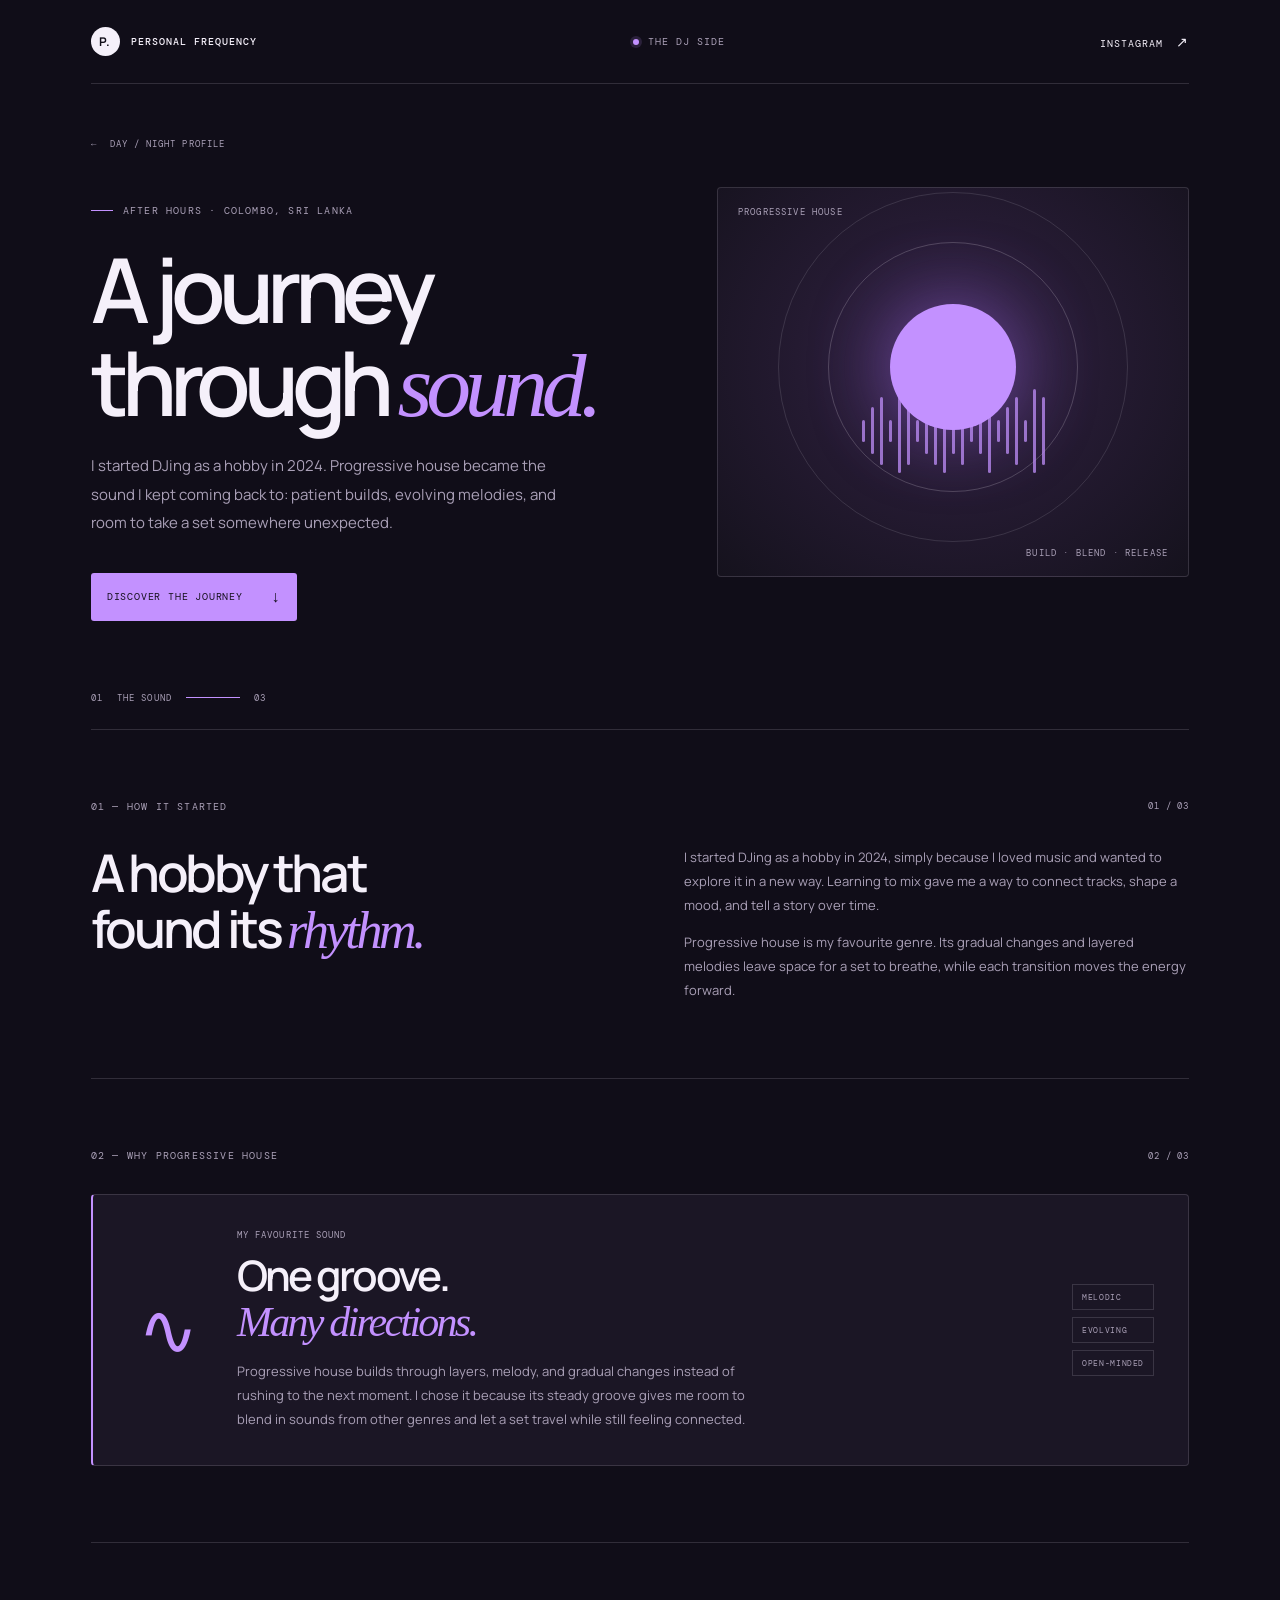
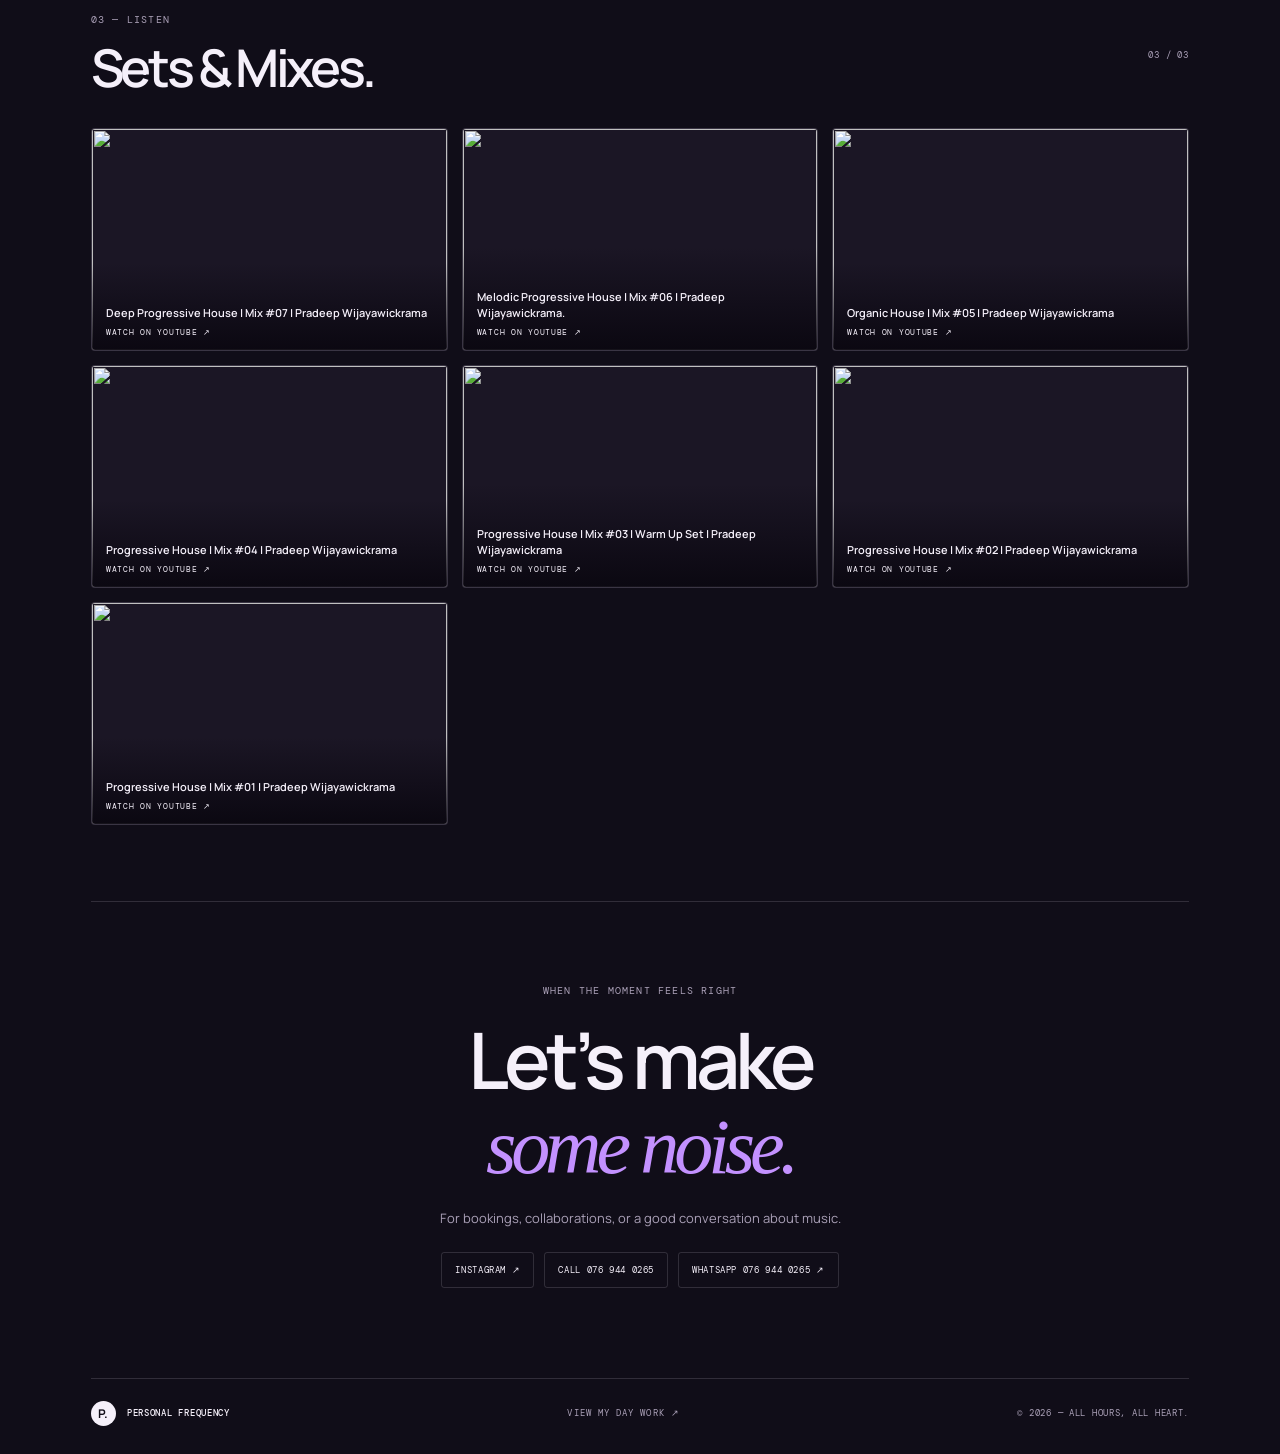
==== commit bd0a03a6: "Changes of CSS" ====
--- a/pages/night.html
+++ b/pages/night.html
@@ -3,7 +3,7 @@
 <head>
   <meta charset="utf-8" />
   <meta name="viewport" content="width=device-width, initial-scale=1" />
-  <meta name="theme-color" content="#111419" />
+  <meta name="theme-color" content="#100d18" />
   <meta name="description" content="The DJ side: a journey into progressive house and DJ sets on YouTube." />
   <title>DJ &amp; Progressive House — Personal Frequency</title>
   <link rel="preconnect" href="https://fonts.googleapis.com">
@@ -17,7 +17,7 @@
     <header class="topbar">
       <a class="wordmark" href="../index.html"><span class="mark">P.</span><span>PERSONAL FREQUENCY</span></a>
       <div class="top-note"><span class="live-dot"></span><span>THE DJ SIDE</span></div>
-      <a class="contact-link" href="mailto:hello@example.com?subject=DJ%20Booking">GET IN TOUCH <span>↗</span></a>
+      <a class="contact-link" href="https://www.instagram.com/pradeep.xoxo/" target="_blank" rel="noopener noreferrer">INSTAGRAM <span>↗</span></a>
     </header>
 
     <section class="night-hero" id="top" aria-labelledby="night-title">
@@ -73,26 +73,26 @@
         <span class="section-number">03 / 03</span>
       </div>
       <div class="mix-grid" aria-label="YouTube mixes, in order">
-        <a class="mix-card" href="https://youtu.be/Zi7UxTtdBaw?si=7OVqO7sGeBpr17ID" target="_blank" rel="noopener noreferrer" aria-label="Watch Mix 01 on YouTube">
-          <img src="https://img.youtube.com/vi/Zi7UxTtdBaw/hqdefault.jpg" alt="" loading="lazy"><span class="mix-play" aria-hidden="true">▶</span><span class="mix-card-info"><span class="mix-title">Progressive House | Mix #01 | Pradeep Wijayawickrama</span><span class="mix-watch">WATCH ON YOUTUBE ↗</span></span>
+        <a class="mix-card" href="https://youtu.be/K5qV9tnj8nk?si=dr9cpcWloFe4Z5bs" target="_blank" rel="noopener noreferrer" aria-label="Watch Mix 07 on YouTube">
+          <img src="https://img.youtube.com/vi/K5qV9tnj8nk/hqdefault.jpg" alt="" loading="lazy"><span class="mix-play" aria-hidden="true">▶</span><span class="mix-card-info"><span class="mix-title">Deep Progressive House | Mix #07 | Pradeep Wijayawickrama</span><span class="mix-watch">WATCH ON YOUTUBE ↗</span></span>
+        </a>
+        <a class="mix-card" href="https://youtu.be/7C1ozRXejxo?si=Uiqv_QmC4kerRfdO" target="_blank" rel="noopener noreferrer" aria-label="Watch Mix 06 on YouTube">
+          <img src="https://img.youtube.com/vi/7C1ozRXejxo/hqdefault.jpg" alt="" loading="lazy"><span class="mix-play" aria-hidden="true">▶</span><span class="mix-card-info"><span class="mix-title">Melodic Progressive House | Mix #06 | Pradeep Wijayawickrama.</span><span class="mix-watch">WATCH ON YOUTUBE ↗</span></span>
+        </a>
+        <a class="mix-card" href="https://youtu.be/qM_Vj5NrRNo?si=pA6fBG6OPUPut7gh" target="_blank" rel="noopener noreferrer" aria-label="Watch Mix 05 on YouTube">
+          <img src="https://img.youtube.com/vi/qM_Vj5NrRNo/hqdefault.jpg" alt="" loading="lazy"><span class="mix-play" aria-hidden="true">▶</span><span class="mix-card-info"><span class="mix-title">Organic House | Mix #05 | Pradeep Wijayawickrama</span><span class="mix-watch">WATCH ON YOUTUBE ↗</span></span>
+        </a>
+        <a class="mix-card" href="https://youtu.be/yJTZxfTCsEg?si=DUII4DRroPSciwS6" target="_blank" rel="noopener noreferrer" aria-label="Watch Mix 04 on YouTube">
+          <img src="https://img.youtube.com/vi/yJTZxfTCsEg/hqdefault.jpg" alt="" loading="lazy"><span class="mix-play" aria-hidden="true">▶</span><span class="mix-card-info"><span class="mix-title">Progressive House | Mix #04 | Pradeep Wijayawickrama</span><span class="mix-watch">WATCH ON YOUTUBE ↗</span></span>
+        </a>
+        <a class="mix-card" href="https://youtu.be/dFWJc-TeVNw?si=69ARCjw8exj5bI5n" target="_blank" rel="noopener noreferrer" aria-label="Watch Mix 03 on YouTube">
+          <img src="https://img.youtube.com/vi/dFWJc-TeVNw/hqdefault.jpg" alt="" loading="lazy"><span class="mix-play" aria-hidden="true">▶</span><span class="mix-card-info"><span class="mix-title">Progressive House | Mix #03 | Warm Up Set | Pradeep Wijayawickrama</span><span class="mix-watch">WATCH ON YOUTUBE ↗</span></span>
         </a>
         <a class="mix-card" href="https://youtu.be/bJiRInw_nko?si=N59Mj22pnlbbreY6" target="_blank" rel="noopener noreferrer" aria-label="Watch Mix 02 on YouTube">
           <img src="https://img.youtube.com/vi/bJiRInw_nko/hqdefault.jpg" alt="" loading="lazy"><span class="mix-play" aria-hidden="true">▶</span><span class="mix-card-info"><span class="mix-title">Progressive House | Mix #02 | Pradeep Wijayawickrama</span><span class="mix-watch">WATCH ON YOUTUBE ↗</span></span>
         </a>
-        <a class="mix-card" href="https://youtu.be/dFWJc-TeVNw?si=69ARCjw8exj5bI5n" target="_blank" rel="noopener noreferrer" aria-label="Watch Mix 03 on YouTube">
-          <img src="https://img.youtube.com/vi/dFWJc-TeVNw/hqdefault.jpg" alt="" loading="lazy"><span class="mix-play" aria-hidden="true">▶</span><span class="mix-card-info"><span class="mix-title">Progressive House | Mix #03 | Warm Up Set | Pradeep Wijayawickrama</span><span class="mix-watch">WATCH ON YOUTUBE ↗</span></span>
-        </a>
-        <a class="mix-card" href="https://youtu.be/yJTZxfTCsEg?si=DUII4DRroPSciwS6" target="_blank" rel="noopener noreferrer" aria-label="Watch Mix 04 on YouTube">
-          <img src="https://img.youtube.com/vi/yJTZxfTCsEg/hqdefault.jpg" alt="" loading="lazy"><span class="mix-play" aria-hidden="true">▶</span><span class="mix-card-info"><span class="mix-title">Progressive House | Mix #04 | Pradeep Wijayawickrama</span><span class="mix-watch">WATCH ON YOUTUBE ↗</span></span>
-        </a>
-        <a class="mix-card" href="https://youtu.be/qM_Vj5NrRNo?si=pA6fBG6OPUPut7gh" target="_blank" rel="noopener noreferrer" aria-label="Watch Mix 05 on YouTube">
-          <img src="https://img.youtube.com/vi/qM_Vj5NrRNo/hqdefault.jpg" alt="" loading="lazy"><span class="mix-play" aria-hidden="true">▶</span><span class="mix-card-info"><span class="mix-title">Organic House | Mix #05 | Pradeep Wijayawickrama</span><span class="mix-watch">WATCH ON YOUTUBE ↗</span></span>
-        </a>
-        <a class="mix-card" href="https://youtu.be/7C1ozRXejxo?si=Uiqv_QmC4kerRfdO" target="_blank" rel="noopener noreferrer" aria-label="Watch Mix 06 on YouTube">
-          <img src="https://img.youtube.com/vi/7C1ozRXejxo/hqdefault.jpg" alt="" loading="lazy"><span class="mix-play" aria-hidden="true">▶</span><span class="mix-card-info"><span class="mix-title">Melodic Progressive House | Mix #06 | Pradeep Wijayawickrama.</span><span class="mix-watch">WATCH ON YOUTUBE ↗</span></span>
-        </a>
-        <a class="mix-card" href="https://youtu.be/K5qV9tnj8nk?si=dr9cpcWloFe4Z5bs" target="_blank" rel="noopener noreferrer" aria-label="Watch Mix 07 on YouTube">
-          <img src="https://img.youtube.com/vi/K5qV9tnj8nk/hqdefault.jpg" alt="" loading="lazy"><span class="mix-play" aria-hidden="true">▶</span><span class="mix-card-info"><span class="mix-title">Deep Progressive House | Mix #07 | Pradeep Wijayawickrama</span><span class="mix-watch">WATCH ON YOUTUBE ↗</span></span>
+        <a class="mix-card" href="https://youtu.be/Zi7UxTtdBaw?si=7OVqO7sGeBpr17ID" target="_blank" rel="noopener noreferrer" aria-label="Watch Mix 01 on YouTube">
+          <img src="https://img.youtube.com/vi/Zi7UxTtdBaw/hqdefault.jpg" alt="" loading="lazy"><span class="mix-play" aria-hidden="true">▶</span><span class="mix-card-info"><span class="mix-title">Progressive House | Mix #01 | Pradeep Wijayawickrama</span><span class="mix-watch">WATCH ON YOUTUBE ↗</span></span>
         </a>
       </div>
     </section>
@@ -101,7 +101,11 @@
       <p class="section-tag">WHEN THE MOMENT FEELS RIGHT</p>
       <h2 id="contact-title">Let’s make<br><em>some noise.</em></h2>
       <p>For bookings, collaborations, or a good conversation about music.</p>
-      <a class="night-cta" href="mailto:hello@example.com?subject=DJ%20Booking">GET IN TOUCH <span>↗</span></a>
+      <nav class="night-contact-links" aria-label="Contact links">
+        <a href="https://www.instagram.com/pradeep.xoxo/" target="_blank" rel="noopener noreferrer">INSTAGRAM ↗</a>
+        <a href="tel:+94769440265">CALL 076 944 0265</a>
+        <a href="https://wa.me/94769440265" target="_blank" rel="noopener noreferrer">WHATSAPP 076 944 0265 ↗</a>
+      </nav>
     </section>
 
     <footer class="night-footer">
--- a/css/style.css
+++ b/css/style.css
@@ -1,17 +1,17 @@
 /* Global colors, fonts, and default page settings. */
 :root {
   font-family:Manrope, sans-serif;
-  color:#20231f;
-  background:#f2f0e9;
+  color:#24182d;
+  background:#faf8fc;
   font-synthesis:none;
   text-rendering:optimizeLegibility;
-  --paper:#f2f0e9;
-  --ink:#20231f;
-  --muted:#787b72;
-  --accent:#c5ef55;
-  --line:rgba(32,35,31,.16);
-  --card:#e9e7de;
-  --visual:#dce4c8;
+  --paper:#faf8fc;
+  --ink:#24182d;
+  --muted:#756a7e;
+  --accent:#8427e2;
+  --line:rgba(54,0,101,.15);
+  --card:#f1edf5;
+  --visual:#eee7f5;
   transition:background .5s,color .5s
 }
 
@@ -31,13 +31,13 @@
 }
 
 body[data-mode=night] {
-  --paper:#111419;
-  --ink:#f1efe8;
-  --muted:#a1a49f;
-  --accent:#c5ef55;
-  --line:rgba(241,239,232,.18);
-  --card:#1d2229;
-  --visual:#272530
+  --paper:#100d18;
+  --ink:#f5f0fa;
+  --muted:#aaa0b7;
+  --accent:#c391ff;
+  --line:rgba(245,240,250,.14);
+  --card:#1b1625;
+  --visual:#241a31
 }
 
 /* Shared page width and header layout. */
@@ -87,9 +87,9 @@
 .live-dot {
   width:6px;
   height:6px;
-  background:#85a936;
+  background:var(--accent);
   border-radius:50%;
-  box-shadow:0 0 0 3px #85a93625
+  box-shadow:0 0 0 3px color-mix(in srgb,var(--accent) 18%,transparent)
 }
 
 .contact-link {
@@ -167,8 +167,8 @@
 
 .primary-action {
   height:49px;
-  background:var(--ink);
-  color:var(--paper);
+  background:var(--accent);
+  color:#fff;
   text-decoration:none;
   display:flex;
   align-items:center;
@@ -196,6 +196,28 @@
 .location-pin {
   font-size:15px;
   margin-right:5px
+}
+
+.home-contact-links {
+  display:flex;
+  flex-wrap:wrap;
+  gap:16px;
+  margin-top:18px
+}
+
+.home-contact-links a {
+  padding-bottom:4px;
+  border-bottom:1px solid var(--line);
+  color:var(--muted);
+  text-decoration:none;
+  font:9px 'DM Mono',monospace;
+  letter-spacing:.06em;
+  transition:color .2s,border-color .2s
+}
+
+.home-contact-links a:hover {
+  color:var(--accent);
+  border-color:var(--accent)
 }
 
 /* CSS artwork: orbit rings, sun, and sound wave. */
@@ -236,7 +258,7 @@
   left:50%;
   top:43%;
   transform:translate(-50%,-50%);
-  box-shadow:0 0 70px #c5ef5540;
+  box-shadow:0 0 70px color-mix(in srgb,var(--accent) 25%,transparent);
   transition:all .7s
 }
 
@@ -411,6 +433,10 @@
   display:block
 }
 
+body[data-mode=night] .primary-action {
+  color:#17111f
+}
+
 .switch-hint {
   margin-left:8px;
   font:9px 'DM Mono',monospace;
@@ -434,7 +460,7 @@
 }
 
 .ticker b {
-  color:#92b33d;
+  color:var(--accent);
   font-size:15px;
   font-weight:400
 }
@@ -499,7 +525,7 @@
 
 .card-icon {
   font-size:21px;
-  color:#87a938
+  color:var(--accent)
 }
 
 .card-label {
@@ -561,27 +587,27 @@
 
 /* Color and artwork changes for night mode. */
 body[data-mode=night] .sun {
-  background:#e9d393;
-  box-shadow:0 0 95px #9d7ef280;
+  background:#c391ff;
+  box-shadow:0 0 95px #9e68e887;
   width:130px;
   height:130px
 }
 
 body[data-mode=night] .visual {
-  background:radial-gradient(ellipse at 52% 40%,#3c3651 0%,#262632 43%,#1c2028 100%)
+  background:radial-gradient(ellipse at 52% 40%,#39264e 0%,#241a31 43%,#15121d 100%)
 }
 
 body[data-mode=night] .sound-wave i {
-  background:#c5ef55;
+  background:#c391ff;
   opacity:.65
 }
 
 body[data-mode=night] .orbit-one,body[data-mode=night] .orbit-two {
-  border-color:#efead52c
+  border-color:#e9d7ff30
 }
 
 body[data-mode=night] .ticker b {
-  color:#c5ef55
+  color:#c391ff
 }
 
 body[data-mode=night] .side-cards {
@@ -1002,7 +1028,7 @@
 
 .version-line i {
   font:normal 24px Manrope,sans-serif;
-  color:#8fa943;
+  color:var(--accent);
   margin:0 3px
 }
 
@@ -1086,7 +1112,7 @@
 
 .duty-number {
   font:9px 'DM Mono',monospace;
-  color:#87a938;
+  color:var(--accent);
   padding-top:3px
 }
 
--- a/css/night.css
+++ b/css/night.css
@@ -1,11 +1,11 @@
 body.night-document {
-  --paper: #111419;
-  --ink: #f1efe8;
-  --muted: #a1a49f;
-  --accent: #c5ef55;
-  --line: rgba(241, 239, 232, .16);
-  --card: #1d2229;
-  --visual: #272530;
+  --paper: #100d18;
+  --ink: #f5f0fa;
+  --muted: #aaa0b7;
+  --accent: #c391ff;
+  --line: rgba(245, 240, 250, .14);
+  --card: #1b1625;
+  --visual: #241a31;
   background: var(--paper);
   color: var(--ink);
 }
@@ -31,7 +31,7 @@
 
 .night-page .live-dot {
   background: var(--accent);
-  box-shadow: 0 0 0 3px #c5ef5525;
+  box-shadow: 0 0 0 3px #c391ff25;
 }
 
 .night-hero {
@@ -100,7 +100,8 @@
   margin-top: 20px;
   padding: 0 16px;
   background: var(--accent);
-  color: #171a16;
+  color: #17111f;
+  border-radius: 3px;
   text-decoration: none;
   font: 10px 'DM Mono', monospace;
   letter-spacing: .08em;
@@ -109,7 +110,7 @@
 
 .night-cta:hover {
   transform: translateY(-3px);
-  background: #d5f878;
+  background: #d3aaff;
 }
 
 .night-cta span {
@@ -120,7 +121,9 @@
   min-height: 390px;
   position: relative;
   overflow: hidden;
-  background: radial-gradient(ellipse at 50% 44%, #3c3651 0%, #262632 47%, #1c2028 100%);
+  border: 1px solid var(--line);
+  border-radius: 4px;
+  background: radial-gradient(ellipse at 50% 44%, #39264e 0%, #241a31 47%, #15121d 100%);
 }
 
 .night-art-orbit,
@@ -128,7 +131,7 @@
   position: absolute;
   top: 46%;
   left: 50%;
-  border: 1px solid rgba(241, 239, 232, .2);
+  border: 1px solid rgba(245, 240, 250, .2);
   border-radius: 50%;
   transform: translate(-50%, -50%);
 }
@@ -147,8 +150,8 @@
   width: 126px;
   aspect-ratio: 1;
   border: 0;
-  background: #e9d393;
-  box-shadow: 0 0 75px #9d7ef280;
+  background: #c391ff;
+  box-shadow: 0 0 75px #9e68e887;
 }
 
 .night-art-wave {
@@ -269,6 +272,7 @@
   padding: 34px;
   border: 1px solid var(--line);
   border-left: 2px solid var(--accent);
+  border-radius: 4px;
   background: var(--card);
 }
 
@@ -324,6 +328,8 @@
   display: block;
   overflow: hidden;
   aspect-ratio: 16 / 10;
+  border: 1px solid var(--line);
+  border-radius: 4px;
   background: var(--card);
   color: var(--ink);
   text-decoration: none;
@@ -352,12 +358,12 @@
   align-items: flex-start;
   gap: 6px;
   padding: 42px 14px 13px;
-  background: linear-gradient(transparent, rgba(10, 12, 16, .92));
+  background: linear-gradient(transparent, rgba(10, 7, 16, .94));
 }
 
 .mix-title,
 .mix-watch {
-  color: #f1efe8;
+  color: #f5f0fa;
   font: 9px 'DM Mono', monospace;
   letter-spacing: .09em;
 }
@@ -383,7 +389,7 @@
   padding-left: 3px;
   border-radius: 50%;
   background: var(--accent);
-  color: #171a16;
+  color: #17111f;
   font-size: 13px;
   opacity: 0;
   transform: translate(-50%, -44%);
@@ -419,7 +425,30 @@
   margin: 16px auto 5px;
 }
 
-.night-contact .night-cta { margin-top: 16px; }
+.night-contact-links {
+  display: flex;
+  justify-content: center;
+  flex-wrap: wrap;
+  gap: 10px;
+  margin-top: 22px;
+}
+
+.night-contact-links a {
+  padding: 11px 13px;
+  border: 1px solid var(--line);
+  border-radius: 3px;
+  color: var(--ink);
+  text-decoration: none;
+  font: 9px 'DM Mono', monospace;
+  letter-spacing: .07em;
+  transition: color .2s ease, border-color .2s ease, background .2s ease;
+}
+
+.night-contact-links a:hover {
+  border-color: var(--accent);
+  background: rgba(195, 145, 255, .08);
+  color: var(--accent);
+}
 
 .night-footer {
   min-height: 76px;
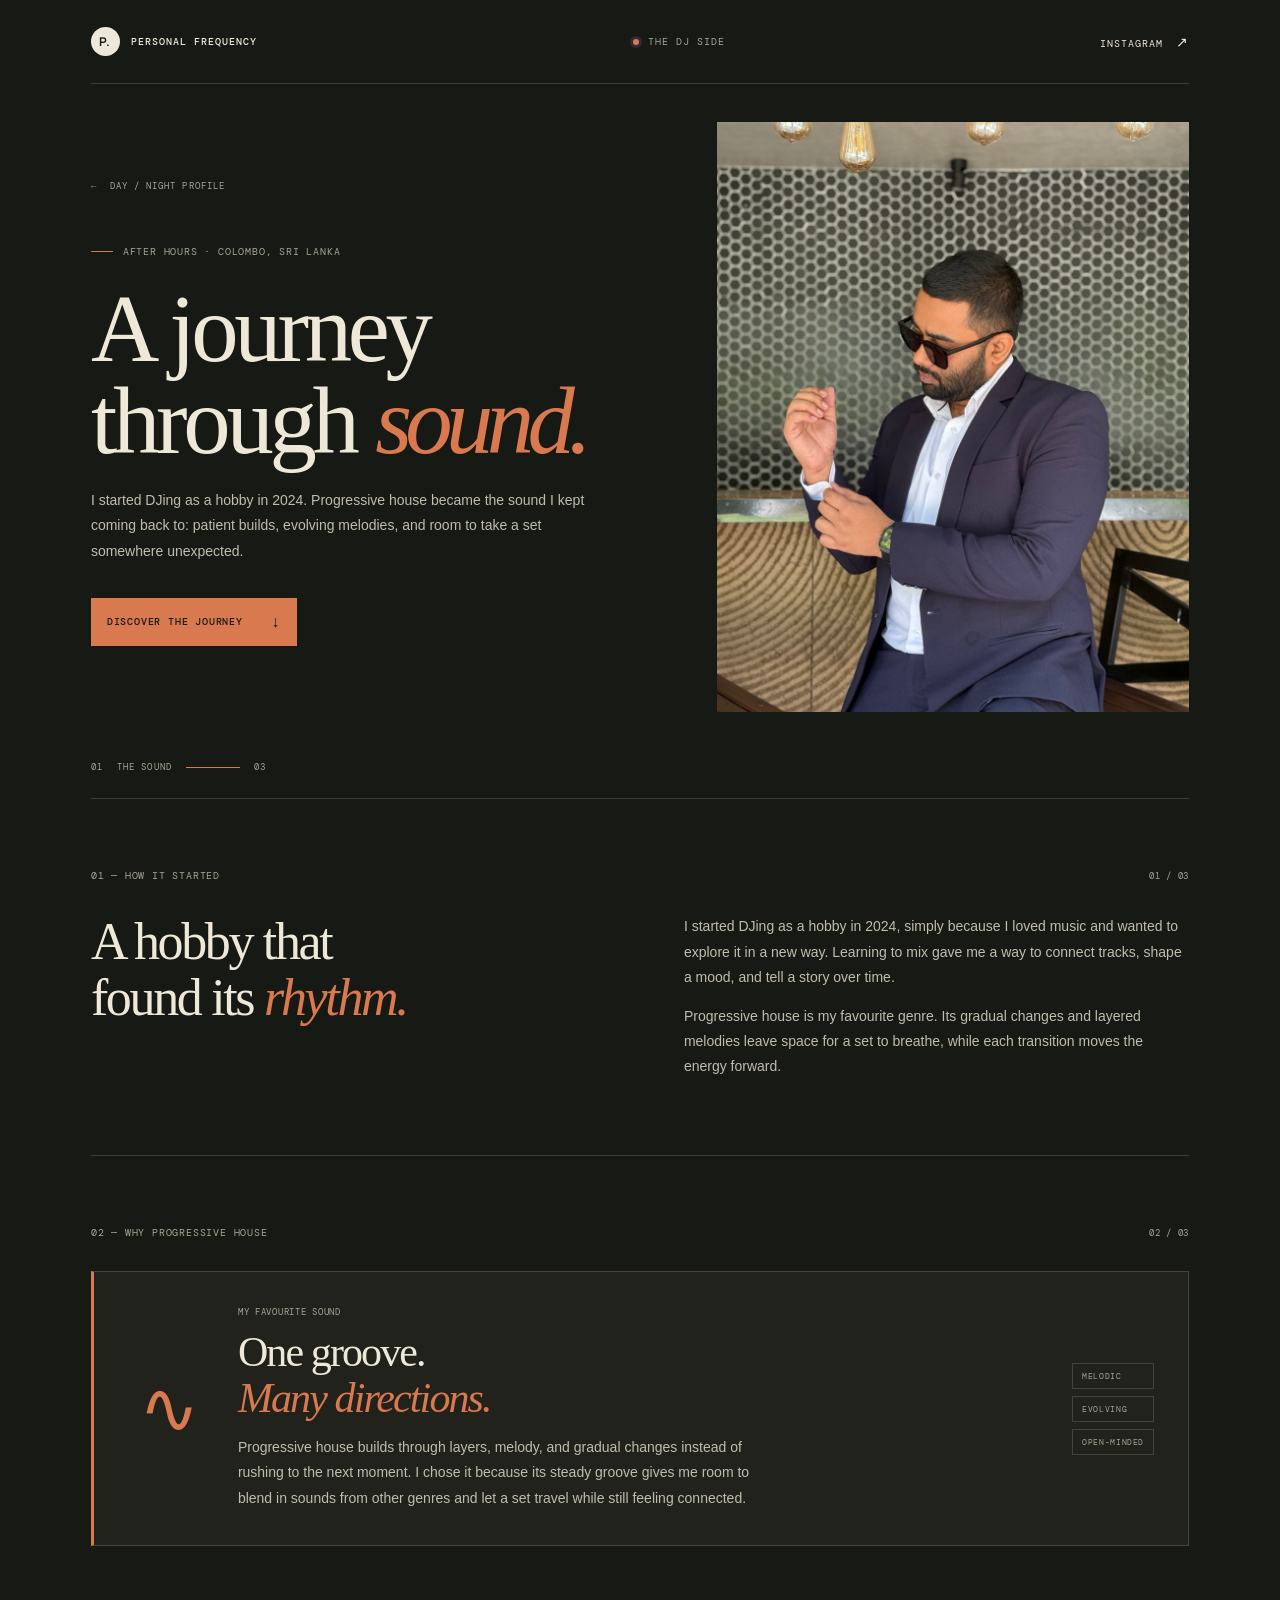
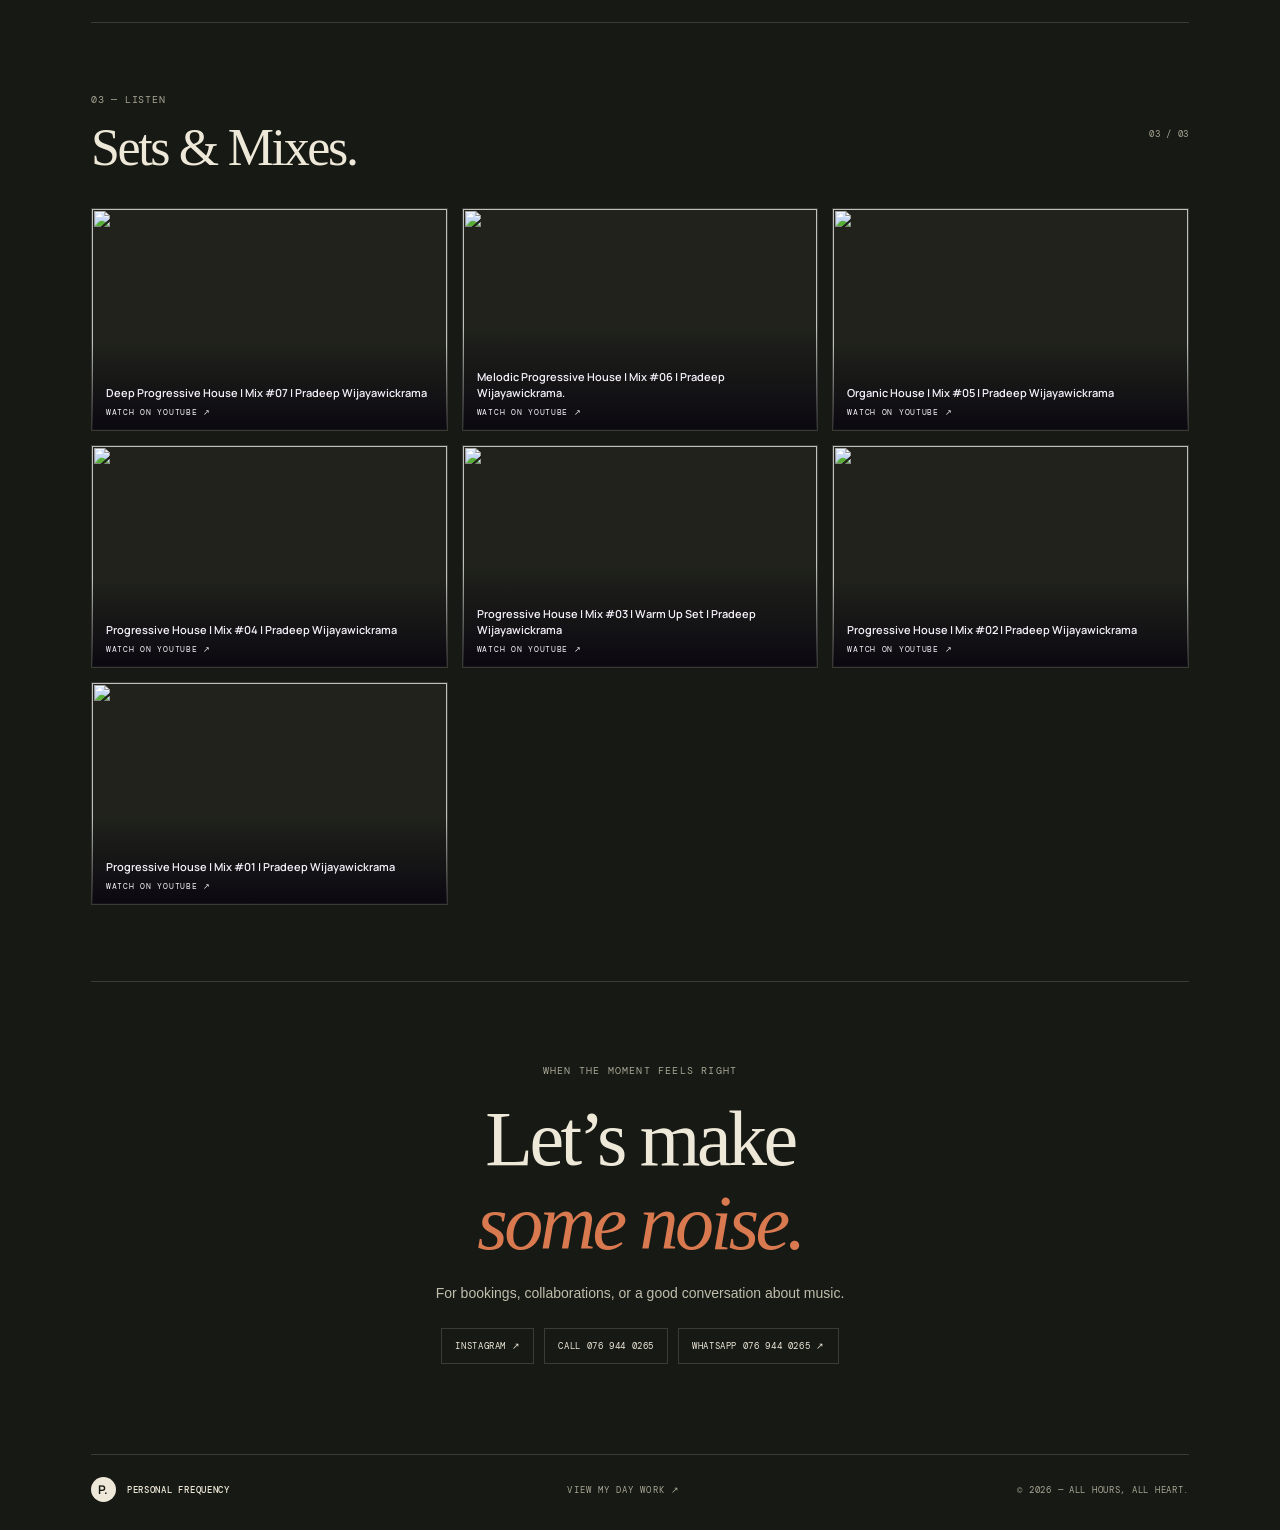
==== commit 99f8ee20: "Adding Resources" ====
--- a/pages/night.html
+++ b/pages/night.html
@@ -28,11 +28,8 @@
         <p class="night-lead">I started DJing as a hobby in 2024. Progressive house became the sound I kept coming back to: patient builds, evolving melodies, and room to take a set somewhere unexpected.</p>
         <a class="night-cta" href="#journey">DISCOVER THE JOURNEY <span>↓</span></a>
       </div>
-      <div class="night-art" role="img" aria-label="Abstract artwork inspired by a progressive house sound wave">
-        <div class="night-art-orbit orbit-a"></div><div class="night-art-orbit orbit-b"></div>
-        <div class="night-art-core"></div>
-        <div class="night-art-wave" aria-hidden="true"><i></i><i></i><i></i><i></i><i></i><i></i><i></i><i></i><i></i><i></i><i></i><i></i><i></i><i></i><i></i><i></i><i></i><i></i><i></i><i></i><i></i></div>
-        <span class="art-label art-label-top">PROGRESSIVE HOUSE</span><span class="art-label art-label-bottom">BUILD · BLEND · RELEASE</span>
+      <div class="night-art">
+        <img class="night-portrait" src="../resources/prifile.jpg" alt="Pradeep dressed for an evening out" />
       </div>
       <div class="night-index"><span>01</span><span>THE SOUND</span><span class="index-rule"></span><span>03</span></div>
     </section>
--- a/css/style.css
+++ b/css/style.css
@@ -733,6 +733,200 @@
 
 }
 
+/* Home page: quieter colors and an editorial day/night treatment. */
+body.home-document {
+  --paper: #f3f0e7;
+  --ink: #24251f;
+  --muted: #77796e;
+  --accent: #68745c;
+  --line: rgba(36, 37, 31, .17);
+  --card: #e7e5d9;
+  --visual: #e7e5d9;
+  background: var(--paper);
+  color: var(--ink);
+}
+
+body.home-document[data-mode="night"] {
+  --paper: #171914;
+  --ink: #eee8d9;
+  --muted: #a7a594;
+  --accent: #d87950;
+  --line: rgba(238, 232, 217, .17);
+  --card: #20221b;
+  --visual: #22241d;
+}
+
+.home-document[data-mode="night"] .visual {
+  background: var(--visual);
+}
+
+.home-document .topbar {
+  height: 78px;
+  letter-spacing: .14em;
+}
+
+.home-document .mark {
+  width: 31px;
+  height: 31px;
+  border-radius: 0;
+  background: transparent;
+  border: 1px solid var(--line);
+  color: var(--ink);
+  font-family: Georgia, 'Times New Roman', serif;
+  font-weight: 400;
+}
+
+.home-document .live-dot {
+  box-shadow: none;
+}
+
+.home-document .hero {
+  min-height: 650px;
+  grid-template-columns: minmax(0, 1fr) minmax(320px, .82fr);
+  gap: 8%;
+  padding: 65px 0 68px;
+}
+
+.home-document .hero-copy {
+  padding: 0 0 38px;
+}
+
+.home-document .eyebrow,
+.home-document .location,
+.home-document .home-contact-links a {
+  letter-spacing: .1em;
+}
+
+.home-document h1 {
+  max-width: 650px;
+  margin: 27px 0 22px;
+  font-family: Georgia, 'Times New Roman', serif;
+  font-size: clamp(58px, 6.6vw, 88px);
+  font-weight: 400;
+  line-height: .99;
+  letter-spacing: -.055em;
+}
+
+.home-document .intro {
+  max-width: 440px;
+  font-size: 15px;
+  line-height: 1.85;
+}
+
+.home-document .primary-action {
+  min-height: 50px;
+  height: auto;
+  padding: 0 18px;
+  background: var(--ink);
+  color: var(--paper);
+  transition: background .25s, transform .25s;
+}
+
+.home-document .primary-action:hover {
+  background: var(--accent);
+  transform: translateY(-2px);
+}
+
+.home-document .visual {
+  height: min(39vw, 470px);
+  min-height: 350px;
+  background: var(--visual);
+  border: 1px solid var(--line);
+}
+
+.home-document .visual::before {
+  content: '';
+  position: absolute;
+  top: 50%;
+  left: 12%;
+  right: 12%;
+  height: 1px;
+  background: var(--line);
+}
+
+.home-document .visual::after {
+  content: 'D / N';
+  position: absolute;
+  top: 50%;
+  left: 50%;
+  padding: 0 18px;
+  background: var(--visual);
+  color: var(--accent);
+  font: italic clamp(74px, 9vw, 126px)/1 Georgia, 'Times New Roman', serif;
+  letter-spacing: -.08em;
+  white-space: nowrap;
+  transform: translate(-50%, -50%);
+}
+
+.home-document .visual-top,
+.home-document .visual-bottom {
+  font-size: 8px;
+  letter-spacing: .14em;
+}
+
+.home-document .sun-orbit,
+.home-document .sun,
+.home-document .sound-wave,
+.home-document .graphic-cross {
+  display: none;
+}
+
+.home-document .mode-switch-wrap {
+  gap: 11px;
+  padding: 8px 12px;
+  border: 1px solid var(--line);
+  border-radius: 0;
+  background: var(--paper);
+  color: var(--ink);
+  box-shadow: none;
+}
+
+.home-document .mode-label,
+.home-document .switch-hint {
+  color: var(--muted);
+}
+
+.home-document .mode-switch {
+  width: 56px;
+  height: 30px;
+  background: var(--card);
+  border-color: var(--line);
+}
+
+.home-document .switch-thumb {
+  width: 22px;
+  height: 22px;
+  background: var(--ink);
+  color: var(--paper);
+}
+
+.home-document[data-mode="night"] .switch-thumb {
+  transform: translateX(25px);
+}
+
+.home-document .mode-switch:hover,
+.home-document .mode-switch:focus-visible {
+  outline-color: var(--accent);
+}
+
+@media (max-width: 760px) {
+  .home-document .hero {
+    min-height: 0;
+    padding: 48px 0 86px;
+    gap: 28px;
+  }
+
+  .home-document .hero-copy { padding: 0; }
+  .home-document h1 { font-size: clamp(54px, 11vw, 76px); }
+  .home-document .visual { height: 320px; min-height: 0; }
+  .home-document .mode-switch-wrap { bottom: 20px; }
+}
+
+@media (max-width: 390px) {
+  .home-document .visual { height: 270px; }
+  .home-document .switch-hint { display: none; }
+}
+
 /* Respect visitors who ask for less animation. */
 @media(prefers-reduced-motion:reduce) {
   *,*:before,*:after {
--- a/css/night.css
+++ b/css/night.css
@@ -495,3 +495,113 @@
   .night-footer { justify-content: space-between; gap: 12px; flex-wrap: wrap; padding: 17px 0; }
   .night-footer > span { width: 100%; }
 }
+
+/* Night page: a warmer, record-room feel. */
+body.night-document {
+  --paper: #171914;
+  --ink: #eee8d9;
+  --muted: #a7a594;
+  --accent: #d87950;
+  --line: rgba(238, 232, 217, .17);
+  --card: #20221b;
+  --visual: #25261e;
+  background: var(--paper);
+  font-family: Arial, Helvetica, sans-serif;
+}
+
+.night-page h1,
+.night-page h2 {
+  font-family: Georgia, 'Times New Roman', serif;
+  font-weight: 400;
+  letter-spacing: -.045em;
+}
+
+.night-page h1 em,
+.night-page h2 em {
+  color: var(--accent);
+  font-style: italic;
+}
+
+.night-page .night-hero {
+  min-height: 590px;
+}
+
+.night-page .night-hero h1 {
+  font-size: clamp(58px, 7.4vw, 96px);
+  line-height: .98;
+}
+
+.night-page .night-lead,
+.night-page .journey-copy p,
+.night-page .sound-card-copy > p:last-child,
+.night-page .night-contact > p:not(.section-tag) {
+  color: #c0bdad;
+  font-size: 14px;
+  line-height: 1.8;
+}
+
+.night-page .night-cta {
+  background: var(--accent);
+  color: #171914;
+  border-radius: 0;
+  font-weight: 600;
+}
+
+.night-page .night-cta:hover {
+  background: #e58b62;
+}
+
+.night-page .night-art {
+  min-height: 0;
+  max-height: 620px;
+  aspect-ratio: 4 / 5;
+  border: 0;
+  border-radius: 0;
+  overflow: hidden;
+  background:
+    linear-gradient(135deg, rgba(215, 121, 80, .08), transparent 55%),
+    #22241d;
+}
+
+.night-page .night-portrait {
+  display: block;
+  width: 100%;
+  height: 100%;
+  object-fit: cover;
+  object-position: 50% 34%;
+}
+
+.night-page .night-art::after {
+  content: none;
+}
+
+.night-page .night-section-heading .section-tag,
+.night-page .eyebrow,
+.night-page .section-number,
+.night-page .card-label {
+  letter-spacing: .08em;
+}
+
+.night-page .sound-card,
+.night-page .mix-card,
+.night-page .night-contact-links a {
+  border-radius: 0;
+}
+
+.night-page .sound-card {
+  border-left-width: 3px;
+}
+
+.night-page .mix-card {
+  border-color: rgba(238, 232, 217, .12);
+}
+
+.night-page .mix-play {
+  border-radius: 50%;
+  background: var(--accent);
+}
+
+.night-page .night-contact-links a:hover {
+  background: rgba(215, 121, 80, .1);
+}
+
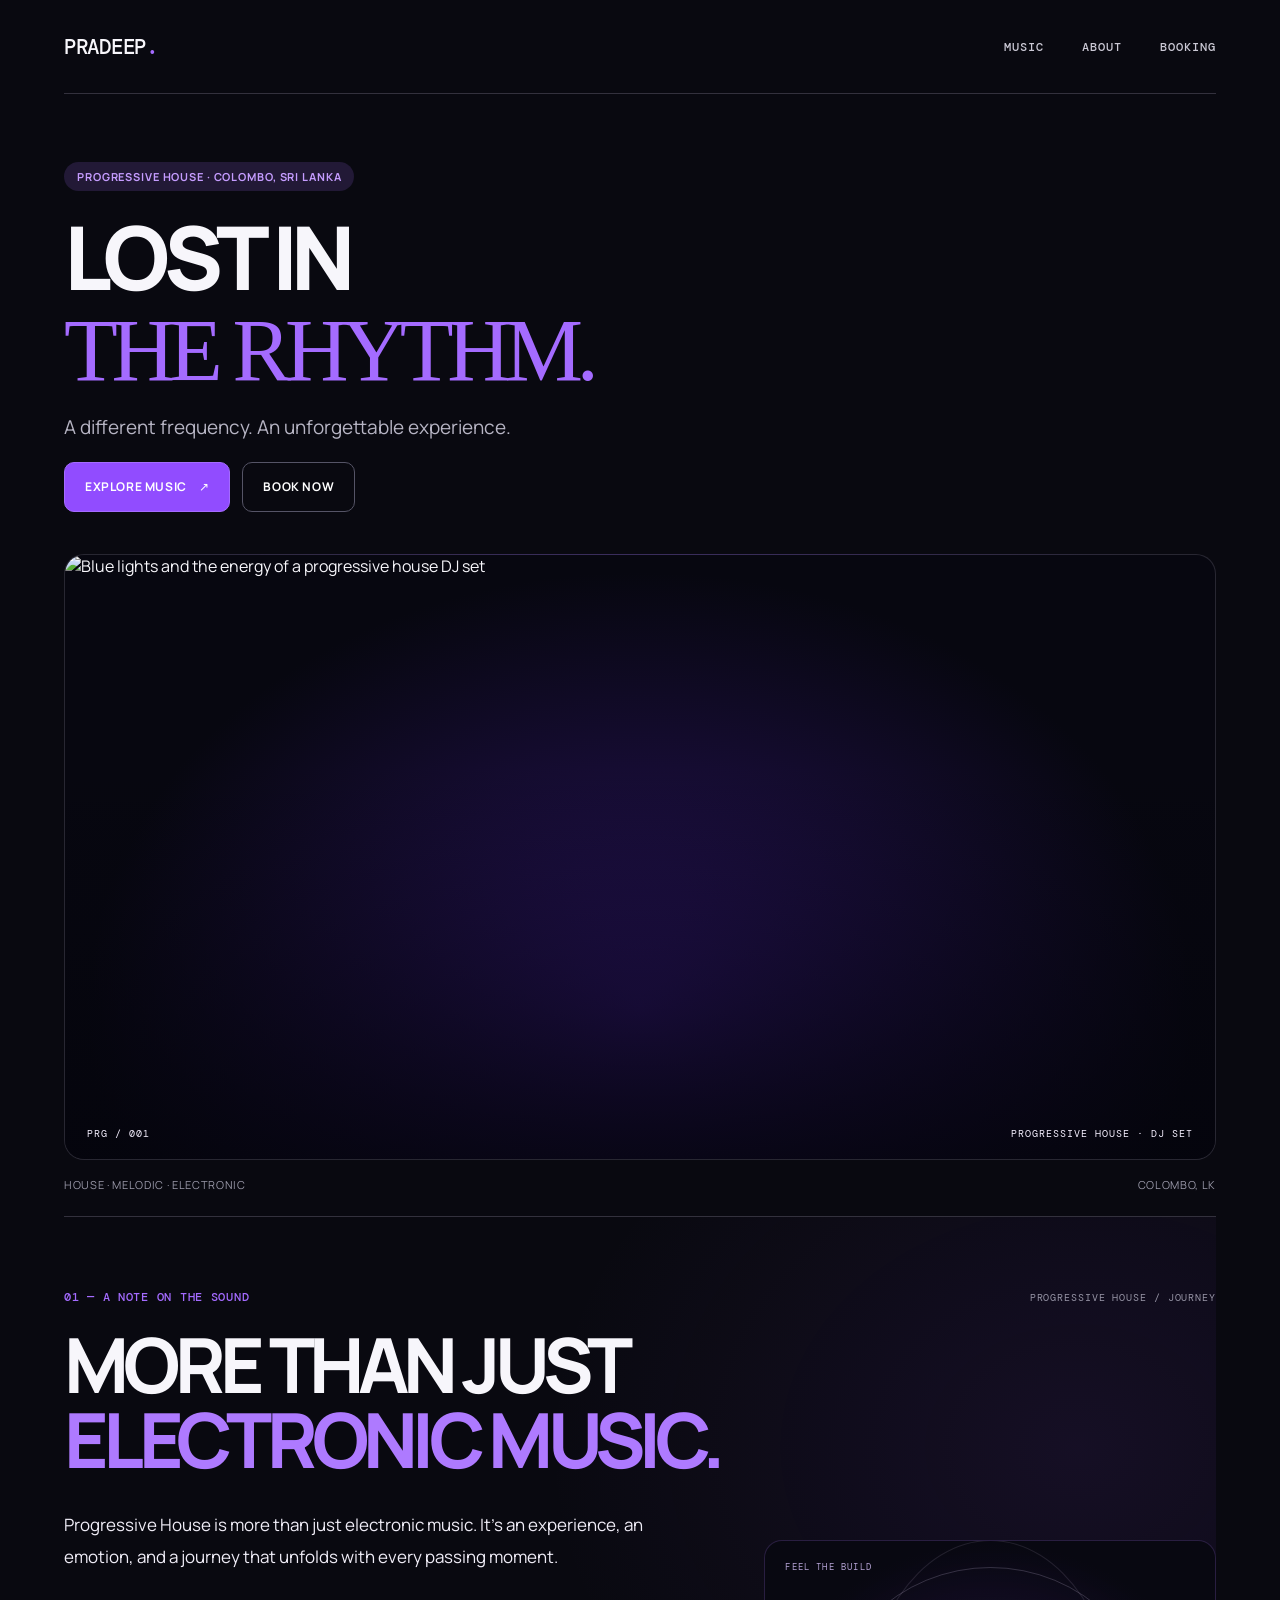
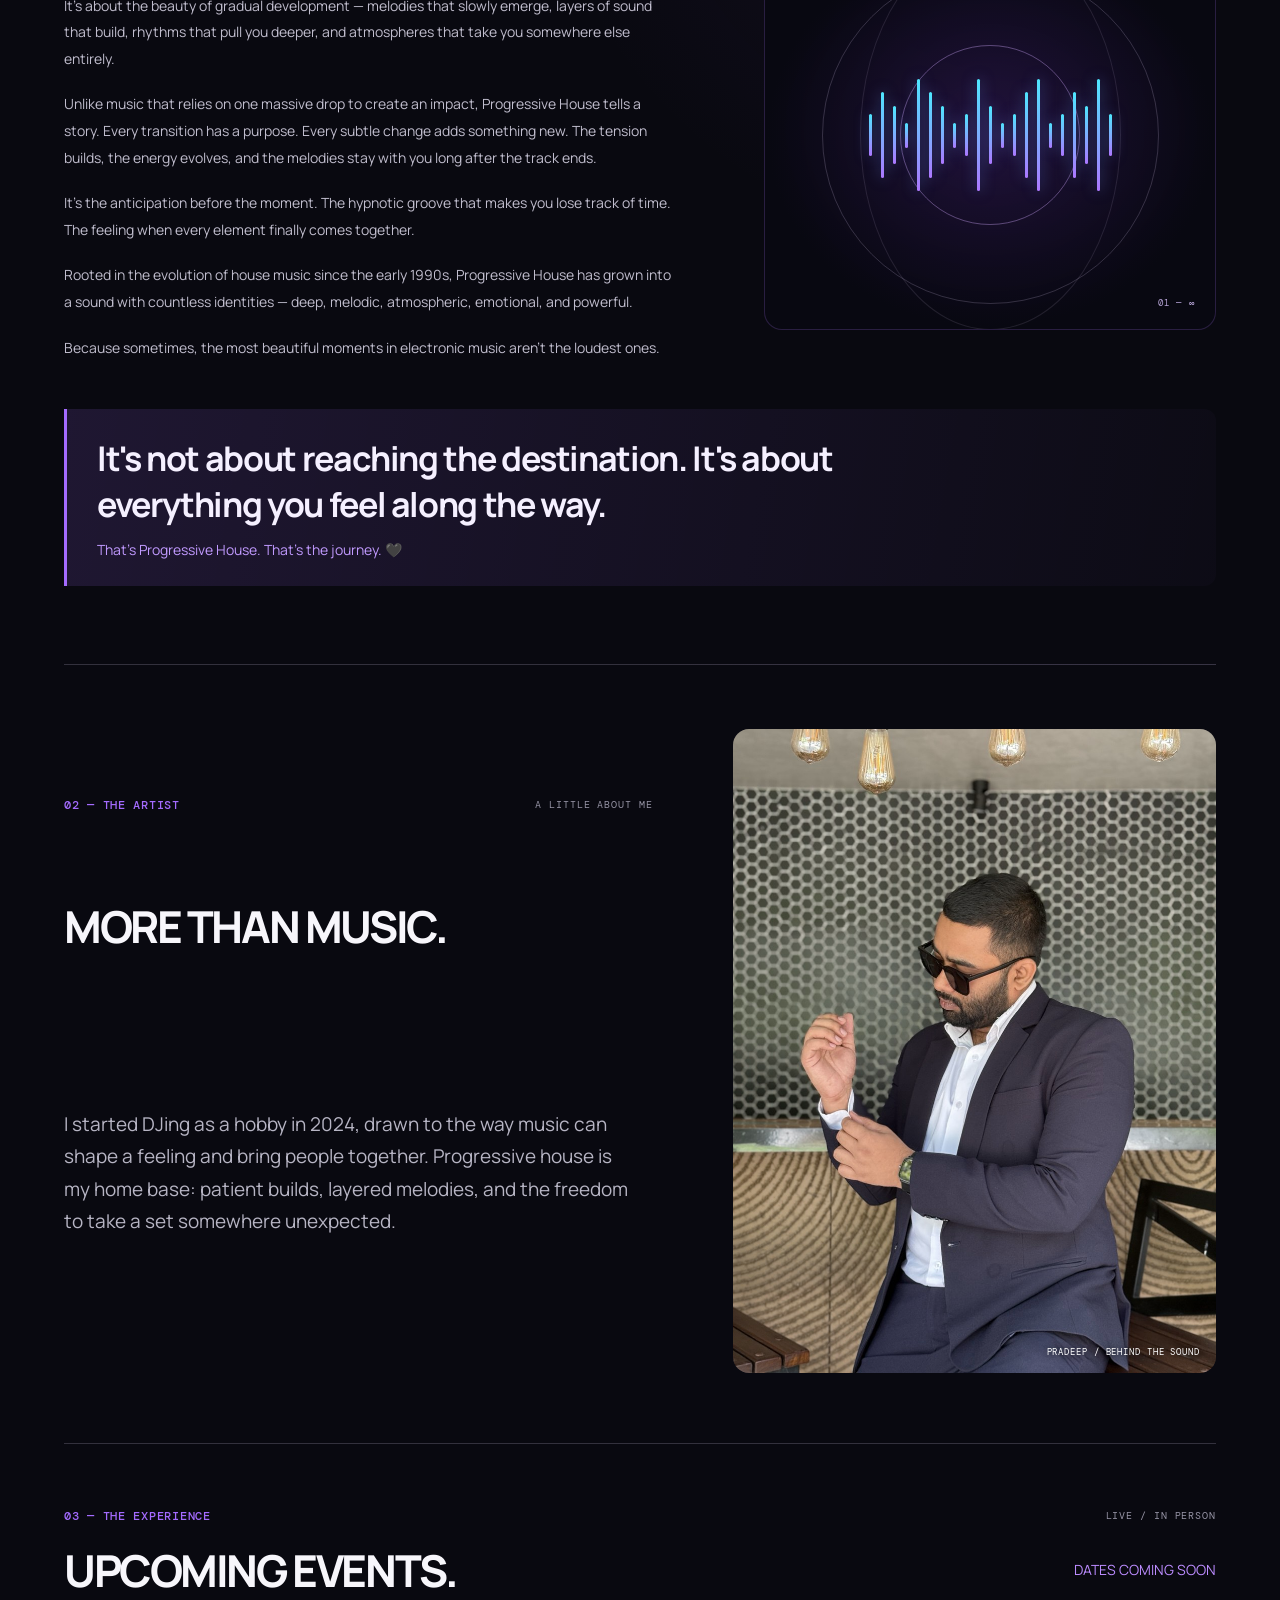
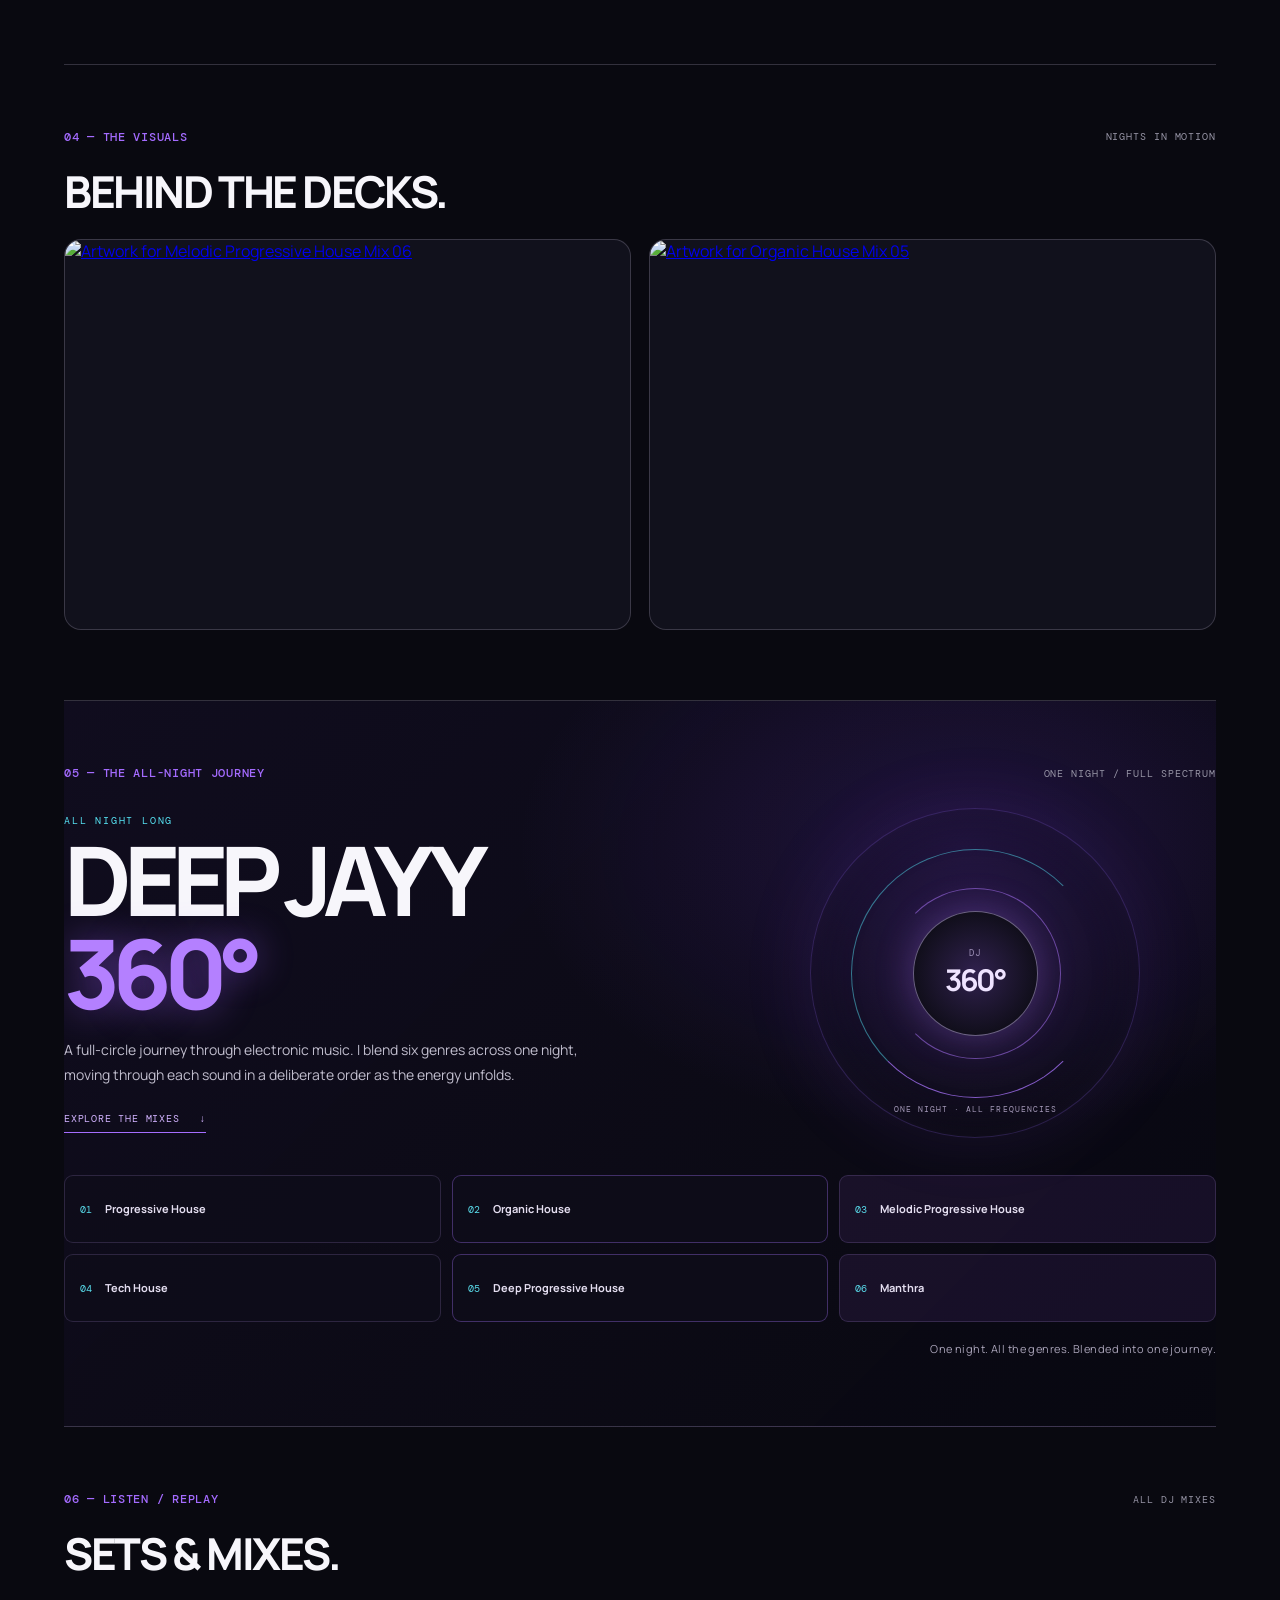
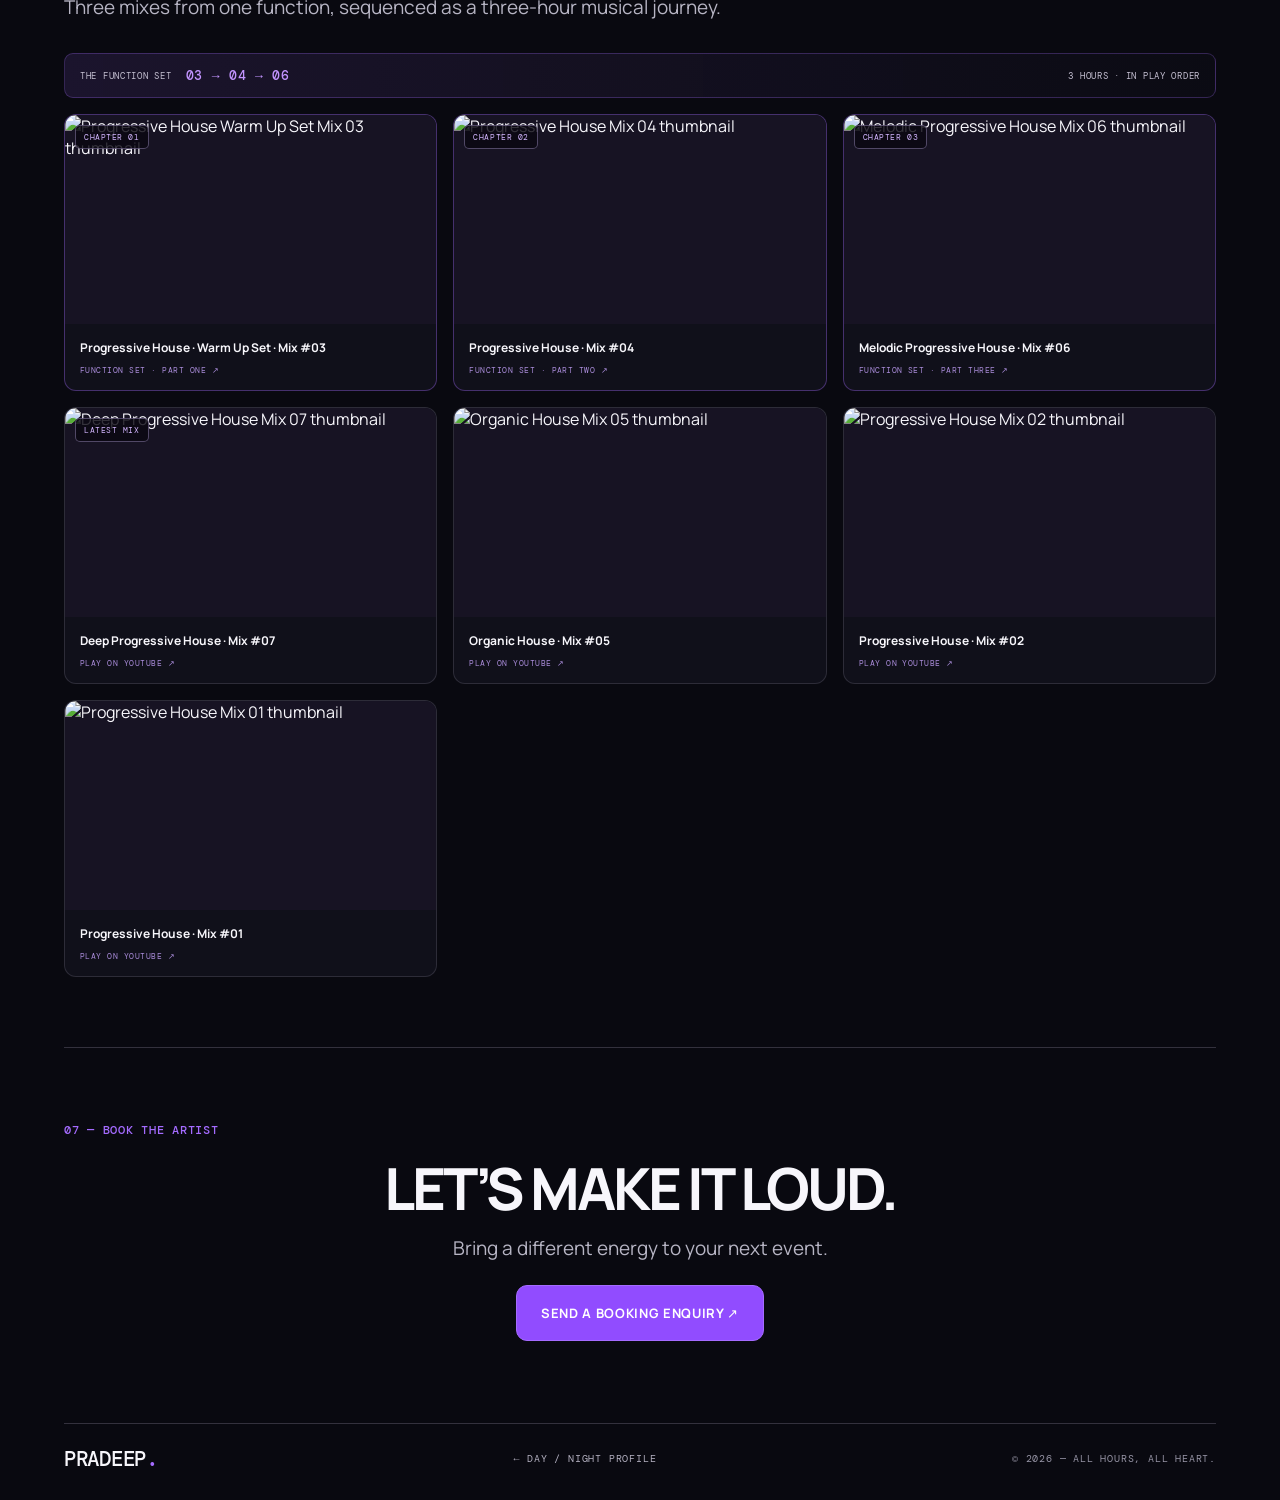
==== commit 302cb62b: "feat: redesign DJ page and day-night visuals" ====
--- a/pages/night.html
+++ b/pages/night.html
@@ -3,111 +3,133 @@
 <head>
   <meta charset="utf-8" />
   <meta name="viewport" content="width=device-width, initial-scale=1" />
-  <meta name="theme-color" content="#100d18" />
-  <meta name="description" content="The DJ side: a journey into progressive house and DJ sets on YouTube." />
-  <title>DJ &amp; Progressive House — Personal Frequency</title>
+  <meta name="theme-color" content="#090910" />
+  <meta name="description" content="Progressive house DJ sets and the musical journey of Pradeep Wijayawickrama." />
+  <title>DJ Sets &amp; Music — Personal Frequency</title>
   <link rel="preconnect" href="https://fonts.googleapis.com">
   <link rel="preconnect" href="https://fonts.gstatic.com" crossorigin>
+  <link rel="preconnect" href="https://img.youtube.com">
   <link href="https://fonts.googleapis.com/css2?family=DM+Mono:wght@400;500&family=Manrope:wght@400;500;600;700;800&display=swap" rel="stylesheet">
   <link rel="stylesheet" href="../css/style.css" />
   <link rel="stylesheet" href="../css/night.css" />
 </head>
 <body class="night-document" data-mode="night">
   <main class="page-shell night-page">
-    <header class="topbar">
-      <a class="wordmark" href="../index.html"><span class="mark">P.</span><span>PERSONAL FREQUENCY</span></a>
-      <div class="top-note"><span class="live-dot"></span><span>THE DJ SIDE</span></div>
-      <a class="contact-link" href="https://www.instagram.com/pradeep.xoxo/" target="_blank" rel="noopener noreferrer">INSTAGRAM <span>↗</span></a>
+    <header class="topbar night-topbar">
+      <a class="night-brand" href="../index.html" aria-label="Personal Frequency home">PRADEEP<span>.</span></a>
+      <nav class="night-nav" aria-label="Main navigation">
+        <a href="#music">MUSIC</a><a href="#artist">ABOUT</a><a href="#booking">BOOKING</a>
+      </nav>
     </header>
 
     <section class="night-hero" id="top" aria-labelledby="night-title">
       <div class="night-hero-copy">
-        <a class="night-back" href="../index.html">←&nbsp; DAY / NIGHT PROFILE</a>
-        <p class="eyebrow"><span class="eyebrow-line"></span>AFTER HOURS · COLOMBO, SRI LANKA</p>
-        <h1 id="night-title">A journey<br>through <em>sound.</em></h1>
-        <p class="night-lead">I started DJing as a hobby in 2024. Progressive house became the sound I kept coming back to: patient builds, evolving melodies, and room to take a set somewhere unexpected.</p>
-        <a class="night-cta" href="#journey">DISCOVER THE JOURNEY <span>↓</span></a>
+        <p class="night-pill">PROGRESSIVE HOUSE · COLOMBO, SRI LANKA</p>
+        <h1 id="night-title">LOST IN<br><em>THE RHYTHM.</em></h1>
+        <p class="night-lead">A different frequency. An unforgettable experience.</p>
+        <div class="night-hero-actions">
+          <a class="night-cta" href="#music">EXPLORE MUSIC <span>↗</span></a>
+          <a class="night-cta-secondary" href="#booking">BOOK NOW</a>
+        </div>
       </div>
-      <div class="night-art">
-        <img class="night-portrait" src="../resources/prifile.jpg" alt="Pradeep dressed for an evening out" />
-      </div>
-      <div class="night-index"><span>01</span><span>THE SOUND</span><span class="index-rule"></span><span>03</span></div>
+      <figure class="night-hero-image">
+        <img src="https://img.youtube.com/vi/K5qV9tnj8nk/maxresdefault.jpg" alt="Blue lights and the energy of a progressive house DJ set" fetchpriority="high" />
+        <figcaption>PRG / 001 <span>PROGRESSIVE HOUSE · DJ SET</span></figcaption>
+      </figure>
+      <div class="night-hero-meta"><span>HOUSE · MELODIC · ELECTRONIC</span><span>COLOMBO, LK</span></div>
     </section>
 
-    <section class="night-section journey-section" id="journey" aria-labelledby="journey-title">
-      <div class="night-section-heading">
-        <p class="section-tag">01 — HOW IT STARTED</p>
-        <span class="section-number">01 / 03</span>
+    <article class="night-section manifesto-section" aria-labelledby="manifesto-title">
+      <div class="night-section-heading"><p class="section-tag">01 — A NOTE ON THE SOUND</p><span class="section-number">PROGRESSIVE HOUSE / JOURNEY</span></div>
+      <h2 id="manifesto-title">MORE THAN JUST<br><span>ELECTRONIC MUSIC.</span></h2>
+      <div class="manifesto-layout">
+        <div class="manifesto-copy">
+          <p>Progressive House is more than just electronic music. It's an experience, an emotion, and a journey that unfolds with every passing moment.</p>
+          <p>It's about the beauty of gradual development — melodies that slowly emerge, layers of sound that build, rhythms that pull you deeper, and atmospheres that take you somewhere else entirely.</p>
+          <p>Unlike music that relies on one massive drop to create an impact, Progressive House tells a story. Every transition has a purpose. Every subtle change adds something new. The tension builds, the energy evolves, and the melodies stay with you long after the track ends.</p>
+          <p>It's the anticipation before the moment. The hypnotic groove that makes you lose track of time. The feeling when every element finally comes together.</p>
+          <p>Rooted in the evolution of house music since the early 1990s, Progressive House has grown into a sound with countless identities — deep, melodic, atmospheric, emotional, and powerful.</p>
+          <p>Because sometimes, the most beautiful moments in electronic music aren't the loudest ones.</p>
+        </div>
+        <aside class="manifesto-visual" aria-label="Abstract animated sound waves">
+          <div class="manifesto-orbit orbit-one"></div><div class="manifesto-orbit orbit-two"></div><div class="manifesto-orbit orbit-three"></div>
+          <div class="manifesto-wave" aria-hidden="true"><i></i><i></i><i></i><i></i><i></i><i></i><i></i><i></i><i></i><i></i><i></i><i></i><i></i><i></i><i></i><i></i><i></i><i></i><i></i><i></i><i></i></div>
+          <span class="manifesto-visual-label">FEEL THE BUILD</span>
+          <span class="manifesto-visual-index">01 — ∞</span>
+        </aside>
       </div>
-      <div class="journey-grid">
-        <h2 id="journey-title">A hobby that<br>found its <em>rhythm.</em></h2>
-        <div class="journey-copy">
-          <p>I started DJing as a hobby in 2024, simply because I loved music and wanted to explore it in a new way. Learning to mix gave me a way to connect tracks, shape a mood, and tell a story over time.</p>
-          <p>Progressive house is my favourite genre. Its gradual changes and layered melodies leave space for a set to breathe, while each transition moves the energy forward.</p>
-        </div>
+      <p class="manifesto-ending"><strong>It's not about reaching the destination. It's about everything you feel along the way.</strong><span>That's Progressive House. That's the journey. 🖤</span></p>
+    </article>
+
+    <section class="night-section artist-section" id="artist" aria-labelledby="artist-title">
+      <div class="night-section-heading"><p class="section-tag">02 — THE ARTIST</p><span class="section-number">A LITTLE ABOUT ME</span></div>
+      <h2 id="artist-title">MORE THAN MUSIC.</h2>
+      <figure class="artist-image"><img src="../resources/prifile.jpg" alt="Pradeep, dressed for an evening out" loading="lazy"><figcaption>PRADEEP / BEHIND THE SOUND</figcaption></figure>
+      <p class="artist-intro">I started DJing as a hobby in 2024, drawn to the way music can shape a feeling and bring people together. Progressive house is my home base: patient builds, layered melodies, and the freedom to take a set somewhere unexpected.</p>
+    </section>
+
+    <section class="night-section events-section" aria-labelledby="events-title">
+      <div class="night-section-heading"><p class="section-tag">03 — THE EXPERIENCE</p><span class="section-number">LIVE / IN PERSON</span></div>
+      <div class="event-row"><h2 id="events-title">UPCOMING EVENTS.</h2><span>DATES COMING SOON</span></div>
+    </section>
+
+    <section class="night-section visuals-section" aria-labelledby="visuals-title">
+      <div class="night-section-heading"><p class="section-tag">04 — THE VISUALS</p><span class="section-number">NIGHTS IN MOTION</span></div>
+      <h2 id="visuals-title">BEHIND THE DECKS.</h2>
+      <div class="visual-grid">
+        <a href="https://youtu.be/7C1ozRXejxo?si=Uiqv_QmC4kerRfdO" target="_blank" rel="noopener noreferrer" aria-label="Watch Melodic Progressive House Mix 06"><img src="https://img.youtube.com/vi/7C1ozRXejxo/maxresdefault.jpg" alt="Artwork for Melodic Progressive House Mix 06" loading="lazy"></a>
+        <a href="https://youtu.be/qM_Vj5NrRNo?si=pA6fBG6OPUPut7gh" target="_blank" rel="noopener noreferrer" aria-label="Watch Organic House Mix 05"><img src="https://img.youtube.com/vi/qM_Vj5NrRNo/maxresdefault.jpg" alt="Artwork for Organic House Mix 05" loading="lazy"></a>
       </div>
     </section>
 
-    <section class="night-section sound-section" aria-labelledby="sound-title">
-      <div class="night-section-heading">
-        <p class="section-tag">02 — WHY PROGRESSIVE HOUSE</p>
-        <span class="section-number">02 / 03</span>
+    <section class="night-section deep-jayy-section" aria-labelledby="deep-jayy-title">
+      <div class="night-section-heading"><p class="section-tag">05 — THE ALL-NIGHT JOURNEY</p><span class="section-number">ONE NIGHT / FULL SPECTRUM</span></div>
+      <div class="deep-jayy-layout">
+        <div class="deep-jayy-copy">
+          <p class="deep-jayy-kicker">ALL NIGHT LONG</p>
+          <h2 id="deep-jayy-title">DEEP JAYY<br><span>360°</span></h2>
+          <p class="deep-jayy-intro">A full-circle journey through electronic music. I blend six genres across one night, moving through each sound in a deliberate order as the energy unfolds.</p>
+          <a class="deep-jayy-link" href="#music">EXPLORE THE MIXES <span>↓</span></a>
+        </div>
+        <div class="deep-jayy-disc" aria-hidden="true"><div class="disc-ring"></div><div class="disc-ring ring-two"></div><div class="disc-center"><span>DJ</span><strong>360°</strong></div><span class="disc-caption">ONE NIGHT · ALL FREQUENCIES</span></div>
       </div>
-      <div class="sound-card">
-        <div class="sound-card-mark" aria-hidden="true">∿</div>
-        <div class="sound-card-copy">
-          <p class="card-label">MY FAVOURITE SOUND</p>
-          <h2 id="sound-title">One groove.<br><em>Many directions.</em></h2>
-          <p>Progressive house builds through layers, melody, and gradual changes instead of rushing to the next moment. I chose it because its steady groove gives me room to blend in sounds from other genres and let a set travel while still feeling connected.</p>
-        </div>
-        <div class="sound-tags" aria-label="Elements of progressive house"><span>MELODIC</span><span>EVOLVING</span><span>OPEN-MINDED</span></div>
+      <ol class="genre-journey" aria-label="Deep Jayy 360 genre sequence">
+        <li><span>01</span><strong>Progressive House</strong></li>
+        <li><span>02</span><strong>Organic House</strong></li>
+        <li><span>03</span><strong>Melodic Progressive House</strong></li>
+        <li><span>04</span><strong>Tech House</strong></li>
+        <li><span>05</span><strong>Deep Progressive House</strong></li>
+        <li><span>06</span><strong>Manthra</strong></li>
+      </ol>
+      <p class="deep-jayy-note">One night. All the genres. Blended into one journey.</p>
+    </section>
+
+    <section class="night-section music-section" id="music" aria-labelledby="music-title">
+      <div class="night-section-heading"><p class="section-tag">06 — LISTEN / REPLAY</p><span class="section-number">ALL DJ MIXES</span></div>
+      <h2 id="music-title">SETS &amp; MIXES.</h2>
+      <p class="section-intro">Three mixes from one function, sequenced as a three-hour musical journey.</p>
+      <div class="video-story-heading"><span>THE FUNCTION SET</span><strong>03 → 04 → 06</strong><span>3 HOURS · IN PLAY ORDER</span></div>
+      <div class="mix-video-grid" aria-label="DJ mixes and three-hour function set">
+        <a class="mix-video-card story-chapter" href="https://youtu.be/dFWJc-TeVNw?si=69ARCjw8exj5bI5n" target="_blank" rel="noopener noreferrer"><span class="video-badge">CHAPTER 01</span><img src="https://i.ytimg.com/vi/dFWJc-TeVNw/maxresdefault.jpg" onerror="this.onerror=null;this.src='https://i.ytimg.com/vi/dFWJc-TeVNw/hqdefault.jpg'" alt="Progressive House Warm Up Set Mix 03 thumbnail" loading="eager"><span class="video-card-copy"><strong>Progressive House · Warm Up Set · Mix #03</strong><small>FUNCTION SET · PART ONE ↗</small></span></a>
+        <a class="mix-video-card story-chapter" href="https://youtu.be/yJTZxfTCsEg?si=DUII4DRroPSciwS6" target="_blank" rel="noopener noreferrer"><span class="video-badge">CHAPTER 02</span><img src="https://img.youtube.com/vi/yJTZxfTCsEg/hqdefault.jpg" alt="Progressive House Mix 04 thumbnail" loading="lazy"><span class="video-card-copy"><strong>Progressive House · Mix #04</strong><small>FUNCTION SET · PART TWO ↗</small></span></a>
+        <a class="mix-video-card story-chapter" href="https://youtu.be/7C1ozRXejxo?si=Uiqv_QmC4kerRfdO" target="_blank" rel="noopener noreferrer"><span class="video-badge">CHAPTER 03</span><img src="https://img.youtube.com/vi/7C1ozRXejxo/hqdefault.jpg" alt="Melodic Progressive House Mix 06 thumbnail" loading="lazy"><span class="video-card-copy"><strong>Melodic Progressive House · Mix #06</strong><small>FUNCTION SET · PART THREE ↗</small></span></a>
+        <a class="mix-video-card" href="https://youtu.be/K5qV9tnj8nk?si=dr9cpcWloFe4Z5bs" target="_blank" rel="noopener noreferrer"><span class="video-badge">LATEST MIX</span><img src="https://img.youtube.com/vi/K5qV9tnj8nk/hqdefault.jpg" alt="Deep Progressive House Mix 07 thumbnail" loading="lazy"><span class="video-card-copy"><strong>Deep Progressive House · Mix #07</strong><small>PLAY ON YOUTUBE ↗</small></span></a>
+        <a class="mix-video-card" href="https://youtu.be/qM_Vj5NrRNo?si=pA6fBG6OPUPut7gh" target="_blank" rel="noopener noreferrer"><img src="https://img.youtube.com/vi/qM_Vj5NrRNo/hqdefault.jpg" alt="Organic House Mix 05 thumbnail" loading="lazy"><span class="video-card-copy"><strong>Organic House · Mix #05</strong><small>PLAY ON YOUTUBE ↗</small></span></a>
+        <a class="mix-video-card" href="https://youtu.be/bJiRInw_nko?si=N59Mj22pnlbbreY6" target="_blank" rel="noopener noreferrer"><img src="https://i.ytimg.com/vi/bJiRInw_nko/hqdefault.jpg" onerror="this.onerror=null;this.src='https://img.youtube.com/vi/bJiRInw_nko/hqdefault.jpg'" alt="Progressive House Mix 02 thumbnail" loading="eager"><span class="video-card-copy"><strong>Progressive House · Mix #02</strong><small>PLAY ON YOUTUBE ↗</small></span></a>
+        <a class="mix-video-card" href="https://youtu.be/Zi7UxTtdBaw" target="_blank" rel="noopener noreferrer"><img src="https://i.ytimg.com/vi/Zi7UxTtdBaw/hqdefault.jpg" onerror="this.onerror=null;this.src='https://img.youtube.com/vi/Zi7UxTtdBaw/hqdefault.jpg'" alt="Progressive House Mix 01 thumbnail" loading="eager"><span class="video-card-copy"><strong>Progressive House · Mix #01</strong><small>PLAY ON YOUTUBE ↗</small></span></a>
       </div>
     </section>
 
-    <section class="night-section mixes-section" aria-labelledby="mixes-title">
-      <div class="night-section-heading">
-        <div><p class="section-tag">03 — LISTEN</p><h2 id="mixes-title">Sets &amp; Mixes.</h2></div>
-        <span class="section-number">03 / 03</span>
-      </div>
-      <div class="mix-grid" aria-label="YouTube mixes, in order">
-        <a class="mix-card" href="https://youtu.be/K5qV9tnj8nk?si=dr9cpcWloFe4Z5bs" target="_blank" rel="noopener noreferrer" aria-label="Watch Mix 07 on YouTube">
-          <img src="https://img.youtube.com/vi/K5qV9tnj8nk/hqdefault.jpg" alt="" loading="lazy"><span class="mix-play" aria-hidden="true">▶</span><span class="mix-card-info"><span class="mix-title">Deep Progressive House | Mix #07 | Pradeep Wijayawickrama</span><span class="mix-watch">WATCH ON YOUTUBE ↗</span></span>
-        </a>
-        <a class="mix-card" href="https://youtu.be/7C1ozRXejxo?si=Uiqv_QmC4kerRfdO" target="_blank" rel="noopener noreferrer" aria-label="Watch Mix 06 on YouTube">
-          <img src="https://img.youtube.com/vi/7C1ozRXejxo/hqdefault.jpg" alt="" loading="lazy"><span class="mix-play" aria-hidden="true">▶</span><span class="mix-card-info"><span class="mix-title">Melodic Progressive House | Mix #06 | Pradeep Wijayawickrama.</span><span class="mix-watch">WATCH ON YOUTUBE ↗</span></span>
-        </a>
-        <a class="mix-card" href="https://youtu.be/qM_Vj5NrRNo?si=pA6fBG6OPUPut7gh" target="_blank" rel="noopener noreferrer" aria-label="Watch Mix 05 on YouTube">
-          <img src="https://img.youtube.com/vi/qM_Vj5NrRNo/hqdefault.jpg" alt="" loading="lazy"><span class="mix-play" aria-hidden="true">▶</span><span class="mix-card-info"><span class="mix-title">Organic House | Mix #05 | Pradeep Wijayawickrama</span><span class="mix-watch">WATCH ON YOUTUBE ↗</span></span>
-        </a>
-        <a class="mix-card" href="https://youtu.be/yJTZxfTCsEg?si=DUII4DRroPSciwS6" target="_blank" rel="noopener noreferrer" aria-label="Watch Mix 04 on YouTube">
-          <img src="https://img.youtube.com/vi/yJTZxfTCsEg/hqdefault.jpg" alt="" loading="lazy"><span class="mix-play" aria-hidden="true">▶</span><span class="mix-card-info"><span class="mix-title">Progressive House | Mix #04 | Pradeep Wijayawickrama</span><span class="mix-watch">WATCH ON YOUTUBE ↗</span></span>
-        </a>
-        <a class="mix-card" href="https://youtu.be/dFWJc-TeVNw?si=69ARCjw8exj5bI5n" target="_blank" rel="noopener noreferrer" aria-label="Watch Mix 03 on YouTube">
-          <img src="https://img.youtube.com/vi/dFWJc-TeVNw/hqdefault.jpg" alt="" loading="lazy"><span class="mix-play" aria-hidden="true">▶</span><span class="mix-card-info"><span class="mix-title">Progressive House | Mix #03 | Warm Up Set | Pradeep Wijayawickrama</span><span class="mix-watch">WATCH ON YOUTUBE ↗</span></span>
-        </a>
-        <a class="mix-card" href="https://youtu.be/bJiRInw_nko?si=N59Mj22pnlbbreY6" target="_blank" rel="noopener noreferrer" aria-label="Watch Mix 02 on YouTube">
-          <img src="https://img.youtube.com/vi/bJiRInw_nko/hqdefault.jpg" alt="" loading="lazy"><span class="mix-play" aria-hidden="true">▶</span><span class="mix-card-info"><span class="mix-title">Progressive House | Mix #02 | Pradeep Wijayawickrama</span><span class="mix-watch">WATCH ON YOUTUBE ↗</span></span>
-        </a>
-        <a class="mix-card" href="https://youtu.be/Zi7UxTtdBaw?si=7OVqO7sGeBpr17ID" target="_blank" rel="noopener noreferrer" aria-label="Watch Mix 01 on YouTube">
-          <img src="https://img.youtube.com/vi/Zi7UxTtdBaw/hqdefault.jpg" alt="" loading="lazy"><span class="mix-play" aria-hidden="true">▶</span><span class="mix-card-info"><span class="mix-title">Progressive House | Mix #01 | Pradeep Wijayawickrama</span><span class="mix-watch">WATCH ON YOUTUBE ↗</span></span>
-        </a>
-      </div>
-    </section>
-
-    <section class="night-contact" aria-labelledby="contact-title">
-      <p class="section-tag">WHEN THE MOMENT FEELS RIGHT</p>
-      <h2 id="contact-title">Let’s make<br><em>some noise.</em></h2>
-      <p>For bookings, collaborations, or a good conversation about music.</p>
-      <nav class="night-contact-links" aria-label="Contact links">
-        <a href="https://www.instagram.com/pradeep.xoxo/" target="_blank" rel="noopener noreferrer">INSTAGRAM ↗</a>
-        <a href="tel:+94769440265">CALL 076 944 0265</a>
-        <a href="https://wa.me/94769440265" target="_blank" rel="noopener noreferrer">WHATSAPP 076 944 0265 ↗</a>
-      </nav>
+    <section class="night-contact" id="booking" aria-labelledby="contact-title">
+      <p class="section-tag">07 — BOOK THE ARTIST</p>
+      <h2 id="contact-title">LET’S MAKE IT LOUD.</h2>
+      <p>Bring a different energy to your next event.</p>
+      <a class="booking-cta" href="https://wa.me/94769440265" target="_blank" rel="noopener noreferrer">SEND A BOOKING ENQUIRY ↗</a>
     </section>
 
     <footer class="night-footer">
-      <a class="wordmark" href="../index.html"><span class="mark">P.</span><span>PERSONAL FREQUENCY</span></a>
-      <a class="night-footer-link" href="work.html">VIEW MY DAY WORK ↗</a>
+      <a class="night-brand" href="../index.html">PRADEEP<span>.</span></a>
+      <a class="night-footer-link" href="../index.html">← DAY / NIGHT PROFILE</a>
       <span>© <span id="year">2026</span> — ALL HOURS, ALL HEART.</span>
     </footer>
   </main>
--- a/css/style.css
+++ b/css/style.css
@@ -832,43 +832,263 @@
   min-height: 350px;
   background: var(--visual);
   border: 1px solid var(--line);
+  isolation: isolate;
 }
 
 .home-document .visual::before {
   content: '';
   position: absolute;
-  top: 50%;
-  left: 12%;
-  right: 12%;
-  height: 1px;
-  background: var(--line);
-}
-
-.home-document .visual::after {
-  content: 'D / N';
+  z-index: -1;
+  inset: 0;
+  background:
+    radial-gradient(ellipse at 50% 50%, color-mix(in srgb, var(--accent) 22%, transparent), transparent 48%),
+    radial-gradient(ellipse at 50% 100%, color-mix(in srgb, #55dbe8 12%, transparent), transparent 55%);
+}
+
+.home-document .visual::after { content: none; }
+
+.home-document .day-art,
+.home-document .music-art {
   position: absolute;
-  top: 50%;
+  inset: 12% 7% 13%;
+  overflow: hidden;
+}
+
+.home-document[data-mode="night"] .day-art,
+.home-document[data-mode="day"] .music-art { display: none; }
+
+.home-document .day-art { color: var(--ink); }
+
+.home-document .day-grid {
+  position: absolute;
+  inset: 0;
+  opacity: .42;
+  background-image: linear-gradient(color-mix(in srgb, var(--accent) 14%, transparent) 1px, transparent 1px), linear-gradient(90deg, color-mix(in srgb, var(--accent) 14%, transparent) 1px, transparent 1px);
+  background-size: 32px 32px;
+  mask-image: radial-gradient(ellipse at center, #000, transparent 76%);
+}
+
+.home-document .architecture-heading {
+  position: absolute;
+  z-index: 2;
+  top: 0;
+  right: 0;
+  left: 0;
+  display: flex;
+  align-items: center;
+  justify-content: space-between;
+  gap: 8px;
+  color: var(--accent);
+  font: 7px 'DM Mono', monospace;
+  letter-spacing: .08em;
+}
+
+.home-document .architecture-heading strong { color: var(--muted); font-weight: 400; text-align: right; }
+
+.home-document .architecture-stack {
+  position: absolute;
+  top: 16%;
+  right: 0;
+  bottom: 14%;
+  left: 0;
+  display: grid;
+  grid-template-rows: repeat(5, minmax(0, 1fr));
+  gap: 4px;
+  align-items: stretch;
+}
+
+.home-document .architecture-layer {
+  position: relative;
+  display: grid;
+  grid-template-columns: 25px minmax(0, 1fr) auto;
+  align-items: center;
+  gap: 8px;
+  width: var(--layer-width, 100%);
+  margin-inline: auto;
+  padding: 0 11px;
+  border: 1px solid color-mix(in srgb, var(--accent) 30%, var(--line));
+  background: linear-gradient(100deg, color-mix(in srgb, var(--accent) 12%, var(--card)), color-mix(in srgb, var(--paper) 92%, transparent));
+  box-shadow: 0 4px 14px rgba(20, 24, 18, .06);
+  animation: architecture-glow 4.8s ease-in-out infinite alternate;
+}
+
+.home-document .architecture-layer::before {
+  position: absolute;
+  top: 20%;
+  bottom: 20%;
+  left: 0;
+  width: 2px;
+  background: var(--accent);
+  opacity: .7;
+  content: '';
+}
+
+.home-document .architecture-layer > span {
+  color: var(--accent);
+  font: 8px 'DM Mono', monospace;
+}
+
+.home-document .architecture-layer strong {
+  color: var(--ink);
+  font-size: 9px;
+  font-weight: 600;
+}
+
+.home-document .architecture-layer small {
+  color: var(--muted);
+  font: 6px 'DM Mono', monospace;
+  letter-spacing: .08em;
+}
+
+.home-document .layer-personalization { --layer-width: 70%; animation-delay: -3.8s; }
+.home-document .layer-configuration { --layer-width: 78%; animation-delay: -2.9s; }
+.home-document .layer-customization { --layer-width: 86%; animation-delay: -1.9s; }
+.home-document .layer-application { --layer-width: 94%; animation-delay: -.9s; }
+.home-document .layer-platform { --layer-width: 100%; }
+
+.home-document .architecture-caption {
+  position: absolute;
+  right: 0;
+  bottom: 0;
+  left: 0;
+  color: var(--muted);
+  font: 7px 'DM Mono', monospace;
+  letter-spacing: .1em;
+  text-align: center;
+}
+
+@keyframes architecture-glow { to { border-color: color-mix(in srgb, var(--accent) 58%, var(--line)); box-shadow: 0 5px 17px color-mix(in srgb, var(--accent) 11%, transparent); } }
+
+.home-document .music-halo {
+  position: absolute;
+  top: 43%;
   left: 50%;
-  padding: 0 18px;
-  background: var(--visual);
-  color: var(--accent);
-  font: italic clamp(74px, 9vw, 126px)/1 Georgia, 'Times New Roman', serif;
-  letter-spacing: -.08em;
-  white-space: nowrap;
+  width: 56%;
+  aspect-ratio: 1;
+  border: 1px solid color-mix(in srgb, var(--accent) 33%, transparent);
+  border-radius: 50%;
   transform: translate(-50%, -50%);
+  animation: halo-breathe 6s ease-in-out infinite alternate;
+}
+
+.home-document .music-halo.halo-two {
+  width: 75%;
+  border-color: color-mix(in srgb, #55dbe8 22%, transparent);
+  animation-delay: -3s;
+}
+
+.home-document .vinyl-record {
+  position: absolute;
+  z-index: 1;
+  top: 39%;
+  left: 50%;
+  width: clamp(148px, 21vw, 230px);
+  aspect-ratio: 1;
+  border: 1px solid rgba(255,255,255,.16);
+  border-radius: 50%;
+  background:
+    radial-gradient(circle, transparent 0 11%, rgba(255,255,255,.11) 11.2% 11.6%, transparent 11.8% 19%, rgba(255,255,255,.08) 19.2% 19.6%, transparent 20% 29%, rgba(255,255,255,.07) 29.2% 29.6%, transparent 30% 39%, rgba(255,255,255,.07) 39.2% 39.6%, transparent 40% 49%, rgba(255,255,255,.06) 49.2% 49.6%, transparent 50%),
+    repeating-radial-gradient(circle, #252831 0 2px, #11131a 3px 5px, #20232b 6px 7px);
+  box-shadow: 0 12px 44px rgba(0,0,0,.4), 0 0 40px color-mix(in srgb, var(--accent) 17%, transparent);
+  transform: translate(-50%, -50%);
+  animation: vinyl-spin 18s linear infinite;
+}
+
+.home-document .record-label {
+  position: absolute;
+  inset: 38%;
+  display: grid;
+  place-items: center;
+  border: 1px solid rgba(255,255,255,.32);
+  border-radius: 50%;
+  background: radial-gradient(circle at 35% 30%, color-mix(in srgb, var(--accent) 95%, white), var(--accent) 62%, #272034);
+  color: #15141a;
+  box-shadow: 0 0 23px color-mix(in srgb, var(--accent) 37%, transparent);
+  font: 700 17px Manrope, sans-serif;
+}
+
+.home-document .tonearm {
+  position: absolute;
+  z-index: 2;
+  top: 9%;
+  right: 23%;
+  width: 3px;
+  height: 36%;
+  border-radius: 4px;
+  background: linear-gradient(var(--ink), color-mix(in srgb, var(--ink) 35%, transparent));
+  box-shadow: 0 0 8px rgba(0,0,0,.3);
+  transform: rotate(31deg);
+  transform-origin: top center;
+}
+
+.home-document .tonearm::before {
+  position: absolute;
+  top: -7px;
+  left: -5px;
+  width: 13px;
+  height: 13px;
+  border: 2px solid var(--ink);
+  border-radius: 50%;
+  content: '';
+}
+
+.home-document .tonearm span {
+  position: absolute;
+  bottom: -4px;
+  left: -3px;
+  width: 9px;
+  height: 14px;
+  border-radius: 2px;
+  background: var(--accent);
+}
+
+.home-document .equalizer {
+  position: absolute;
+  z-index: 2;
+  right: 8%;
+  bottom: 2%;
+  left: 8%;
+  display: flex;
+  height: 23%;
+  align-items: center;
+  justify-content: center;
+  gap: clamp(3px, .55vw, 7px);
+}
+
+.home-document .equalizer i {
+  width: 3px;
+  height: var(--bar, 25%);
+  border-radius: 4px;
+  background: linear-gradient(to top, var(--accent), #70dce9);
+  box-shadow: 0 0 8px color-mix(in srgb, var(--accent) 38%, transparent);
+  animation: spectrum-bounce .9s ease-in-out infinite alternate;
+}
+
+.home-document .equalizer i:nth-child(5n + 1) { --bar: 54%; animation-delay: -.3s; }
+.home-document .equalizer i:nth-child(5n + 2) { --bar: 91%; animation-delay: -.75s; }
+.home-document .equalizer i:nth-child(5n + 3) { --bar: 39%; animation-delay: -.5s; }
+.home-document .equalizer i:nth-child(5n + 4) { --bar: 72%; animation-delay: -.15s; }
+.home-document .equalizer i:nth-child(7n) { --bar: 100%; animation-delay: -.62s; }
+
+.home-document .music-art-note {
+  position: absolute;
+  z-index: 2;
+  top: 13%;
+  left: 6%;
+  color: var(--muted);
+  font: 8px 'DM Mono', monospace;
+  letter-spacing: .16em;
+}
+
+@keyframes vinyl-spin { to { rotate: 360deg; } }
+@keyframes spectrum-bounce { to { transform: scaleY(.28); opacity: .58; } }
+@keyframes halo-breathe { to { scale: 1.08; opacity: .48; } }
 }
 
 .home-document .visual-top,
 .home-document .visual-bottom {
   font-size: 8px;
   letter-spacing: .14em;
-}
-
-.home-document .sun-orbit,
-.home-document .sun,
-.home-document .sound-wave,
-.home-document .graphic-cross {
-  display: none;
 }
 
 .home-document .mode-switch-wrap {
@@ -925,6 +1145,16 @@
 @media (max-width: 390px) {
   .home-document .visual { height: 270px; }
   .home-document .switch-hint { display: none; }
+  .home-document .architecture-layer { grid-template-columns: 20px minmax(0, 1fr) auto; gap: 5px; padding-inline: 7px; }
+  .home-document .architecture-layer strong { font-size: 8px; }
+  .home-document .architecture-layer small { font-size: 5px; }
+}
+
+@media (prefers-reduced-motion: reduce) {
+  .home-document .vinyl-record,
+  .home-document .music-halo,
+  .home-document .equalizer i,
+  .home-document .architecture-layer { animation: none; }
 }
 
 /* Respect visitors who ask for less animation. */
--- a/css/night.css
+++ b/css/night.css
@@ -1,386 +1,712 @@
 body.night-document {
-  --paper: #100d18;
-  --ink: #f5f0fa;
-  --muted: #aaa0b7;
-  --accent: #c391ff;
-  --line: rgba(245, 240, 250, .14);
-  --card: #1b1625;
-  --visual: #241a31;
+  --paper: #090910;
+  --ink: #f7f6fb;
+  --muted: #aaa9b8;
+  --accent: #a46bff;
+  --line: rgba(217, 210, 239, .2);
+  --card: #11111c;
   background: var(--paper);
   color: var(--ink);
+  font-family: Manrope, sans-serif;
 }
 
 .night-page {
-  max-width: 1280px;
-}
-
-.night-page .topbar {
+  max-width: 1440px;
+  padding-inline: 5%;
+}
+
+.night-topbar {
+  height: 94px;
   border-color: var(--line);
 }
 
-.night-page .wordmark,
-.night-page .contact-link,
-.night-page footer .wordmark {
+.night-brand {
   color: var(--ink);
-}
-
-.night-page .mark {
-  background: var(--ink);
-  color: var(--paper);
-}
-
-.night-page .live-dot {
-  background: var(--accent);
-  box-shadow: 0 0 0 3px #c391ff25;
-}
+  text-decoration: none;
+  font-size: 21px;
+  font-weight: 800;
+  letter-spacing: -.06em;
+}
+
+.night-brand span { color: var(--accent); }
+
+.night-nav {
+  display: flex;
+  align-items: center;
+  gap: clamp(18px, 3vw, 42px);
+}
+
+.night-nav a {
+  color: #cbc9d5;
+  font-size: 12px;
+  font-weight: 600;
+  letter-spacing: .08em;
+  text-decoration: none;
+  transition: color .2s ease;
+}
+
+.night-nav a:hover,
+.night-footer-link:hover { color: var(--accent); }
 
 .night-hero {
-  min-height: 620px;
-  padding: 38px 0 86px;
-  display: grid;
-  grid-template-columns: minmax(0, 1fr) minmax(300px, .86fr);
-  align-items: center;
-  gap: 7%;
-  position: relative;
+  padding: 68px 0 24px;
   border-bottom: 1px solid var(--line);
 }
 
-.night-hero-copy {
-  padding: 8px 0 22px;
-}
-
-.night-back,
-.night-footer-link {
-  color: var(--muted);
+.night-hero-copy { margin-bottom: 42px; }
+
+.night-pill {
+  display: inline-flex;
+  margin: 0;
+  padding: 7px 13px;
+  border-radius: 999px;
+  background: rgba(164, 107, 255, .16);
+  color: #c59cff;
+  font-size: 11px;
+  font-weight: 700;
+  letter-spacing: .08em;
+}
+
+.night-hero h1 {
+  margin: 21px 0 15px;
+  font-size: clamp(54px, 7vw, 88px);
+  font-weight: 800;
+  letter-spacing: -.075em;
+  line-height: 1.02;
+}
+
+.night-hero h1 em {
+  color: var(--accent);
+  font-style: normal;
+}
+
+.night-lead,
+.section-intro,
+.artist-intro,
+.night-contact > p:not(.section-tag) {
+  color: #b7b5c4;
+  font-size: clamp(14px, 1.55vw, 19px);
+  line-height: 1.7;
+}
+
+.night-lead { margin: 0; }
+
+.night-hero-actions {
+  display: flex;
+  flex-wrap: wrap;
+  gap: 12px;
+  margin-top: 19px;
+}
+
+.night-cta,
+.night-cta-secondary,
+.booking-cta {
+  display: inline-flex;
+  min-height: 50px;
+  align-items: center;
+  justify-content: center;
+  gap: 12px;
+  padding: 0 20px;
+  border: 1px solid var(--accent);
+  border-radius: 10px;
+  color: #fff;
+  font-size: 12px;
+  font-weight: 700;
+  letter-spacing: .05em;
   text-decoration: none;
-  font: 9px 'DM Mono', monospace;
-  letter-spacing: .12em;
-}
-
-.night-back:hover,
-.night-footer-link:hover {
-  color: var(--accent);
-}
-
-.night-hero .eyebrow {
-  margin-top: 52px;
-}
-
-.night-hero .eyebrow-line {
-  background: var(--accent);
-}
-
-.night-hero h1 {
-  margin: 25px 0 20px;
-  font-size: clamp(56px, 7vw, 92px);
-  letter-spacing: -.08em;
-}
-
-.night-hero h1 em,
-.journey-grid h2 em,
-.sound-card h2 em,
-.night-contact h2 em {
-  color: var(--accent);
-  font-family: Georgia, serif;
-  font-weight: 400;
-}
-
-.night-lead {
-  max-width: 495px;
-  color: var(--muted);
-  font-size: 15px;
-  line-height: 1.9;
-}
-
-.night-cta {
-  display: inline-flex;
-  min-height: 48px;
-  align-items: center;
-  gap: 28px;
-  margin-top: 20px;
-  padding: 0 16px;
-  background: var(--accent);
-  color: #17111f;
-  border-radius: 3px;
-  text-decoration: none;
-  font: 10px 'DM Mono', monospace;
-  letter-spacing: .08em;
-  transition: transform .2s ease, background .2s ease;
-}
-
-.night-cta:hover {
-  transform: translateY(-3px);
-  background: #d3aaff;
-}
-
-.night-cta span {
-  font-size: 16px;
-}
-
-.night-art {
-  min-height: 390px;
+  transition: transform .2s ease, background .2s ease, border-color .2s ease;
+}
+
+.night-cta,
+.booking-cta { background: #914cff; }
+.night-cta:hover,
+.booking-cta:hover { background: #a66bff; transform: translateY(-2px); }
+
+.night-cta-secondary { border-color: #555466; background: transparent; }
+.night-cta-secondary:hover { border-color: var(--accent); transform: translateY(-2px); }
+
+.night-hero-image {
   position: relative;
   overflow: hidden;
-  border: 1px solid var(--line);
-  border-radius: 4px;
-  background: radial-gradient(ellipse at 50% 44%, #39264e 0%, #241a31 47%, #15121d 100%);
-}
-
-.night-art-orbit,
-.night-art-core {
+  aspect-ratio: 1.9 / 1;
+  margin: 0;
+  border: 1px solid rgba(238, 233, 250, .14);
+  border-radius: 20px;
+  background: radial-gradient(ellipse at 50% 75%, #27125b, #070710 68%);
+}
+
+.night-hero-image::after {
   position: absolute;
-  top: 46%;
-  left: 50%;
-  border: 1px solid rgba(245, 240, 250, .2);
-  border-radius: 50%;
-  transform: translate(-50%, -50%);
-}
-
-.night-art-orbit {
-  width: 250px;
-  aspect-ratio: 1;
-}
-
-.night-art .orbit-b {
-  width: 350px;
-  opacity: .6;
-}
-
-.night-art-core {
-  width: 126px;
-  aspect-ratio: 1;
-  border: 0;
-  background: #c391ff;
-  box-shadow: 0 0 75px #9e68e887;
-}
-
-.night-art-wave {
-  position: absolute;
-  z-index: 1;
-  left: 8%;
-  right: 8%;
-  bottom: 26%;
-  display: flex;
-  height: 90px;
-  align-items: center;
-  justify-content: center;
-  gap: 6px;
-}
-
-.night-art-wave i {
-  width: 3px;
-  height: var(--bar-height, 25px);
-  border-radius: 4px;
-  background: var(--accent);
-  opacity: .72;
-}
-
-.night-art-wave i:nth-child(3n + 1) { --bar-height: 22px; }
-.night-art-wave i:nth-child(3n + 2) { --bar-height: 47px; }
-.night-art-wave i:nth-child(3n) { --bar-height: 68px; }
-.night-art-wave i:nth-child(5n) { --bar-height: 84px; }
-
-.art-label {
-  position: absolute;
-  z-index: 2;
-  left: 20px;
-  right: 20px;
-  color: var(--muted);
-  font: 9px 'DM Mono', monospace;
-  letter-spacing: .13em;
-}
-
-.art-label-top { top: 18px; }
-.art-label-bottom { bottom: 17px; text-align: right; }
-
-.night-index {
-  position: absolute;
-  right: 0;
-  bottom: 25px;
-  left: 0;
-  display: flex;
-  align-items: center;
-  gap: 14px;
-  color: var(--muted);
-  font: 9px 'DM Mono', monospace;
-  letter-spacing: .12em;
-}
-
-.index-rule {
-  width: 54px;
-  height: 1px;
-  background: var(--accent);
-}
-
-.night-section {
-  padding: 70px 0 76px;
-  border-bottom: 1px solid var(--line);
-}
-
-.night-section-heading {
-  display: flex;
-  align-items: center;
-  justify-content: space-between;
-  gap: 20px;
-  margin-bottom: 32px;
-}
-
-.night-section-heading .section-tag {
-  margin: 0;
-}
-
-.section-number {
-  color: var(--muted);
-  font: 9px 'DM Mono', monospace;
-  letter-spacing: .1em;
-}
-
-.journey-grid {
-  display: grid;
-  grid-template-columns: 1fr 1fr;
-  gap: 8%;
-  align-items: start;
-}
-
-.journey-grid h2,
-.sound-card h2,
-.night-section-heading h2,
-.night-contact h2 {
-  margin: 0;
-  font-size: clamp(33px, 4.2vw, 52px);
-  line-height: 1.08;
-  letter-spacing: -.065em;
-  font-weight: 600;
-}
-
-.journey-copy p,
-.sound-card-copy > p:last-child,
-.night-contact > p:not(.section-tag) {
-  color: var(--muted);
-  font-size: 13px;
-  line-height: 1.85;
-}
-
-.journey-copy p:first-child { margin-top: 0; }
-.journey-copy p:last-child { margin-bottom: 0; }
-
-.sound-card {
-  display: grid;
-  grid-template-columns: 82px minmax(0, 1fr) auto;
-  gap: 28px;
-  align-items: center;
-  padding: 34px;
-  border: 1px solid var(--line);
-  border-left: 2px solid var(--accent);
-  border-radius: 4px;
-  background: var(--card);
-}
-
-.sound-card-mark {
-  color: var(--accent);
-  font: 72px Georgia, serif;
-  text-align: center;
-}
-
-.card-label {
-  margin: 0 0 12px;
-  color: var(--muted);
-  font: 9px 'DM Mono', monospace;
-  letter-spacing: .12em;
-}
-
-.sound-card h2 {
-  font-size: clamp(29px, 3.3vw, 42px);
-}
-
-.sound-card-copy > p:last-child {
-  max-width: 540px;
-  margin-bottom: 0;
-}
-
-.sound-tags {
-  display: flex;
-  flex-direction: column;
-  gap: 7px;
-}
-
-.sound-tags span {
-  padding: 7px 9px;
-  border: 1px solid var(--line);
-  color: var(--muted);
-  font: 8px 'DM Mono', monospace;
-  letter-spacing: .08em;
-  white-space: nowrap;
-}
-
-.night-section-heading h2 {
-  margin-top: 14px;
-}
-
-.mix-grid {
-  display: grid;
-  grid-template-columns: repeat(3, minmax(0, 1fr));
-  gap: 14px;
-}
-
-.mix-card {
-  position: relative;
-  display: block;
-  overflow: hidden;
-  aspect-ratio: 16 / 10;
-  border: 1px solid var(--line);
-  border-radius: 4px;
-  background: var(--card);
-  color: var(--ink);
-  text-decoration: none;
-}
-
-.mix-card img {
+  inset: 35% 0 0;
+  background: linear-gradient(transparent, rgba(4, 4, 12, .8));
+  content: '';
+}
+
+.night-hero-image img,
+.visual-grid img {
   display: block;
   width: 100%;
   height: 100%;
   object-fit: cover;
+}
+
+.night-hero-image img { object-position: center 48%; }
+
+.night-hero-image figcaption {
+  position: absolute;
+  z-index: 1;
+  right: 22px;
+  bottom: 19px;
+  left: 22px;
+  display: flex;
+  justify-content: space-between;
+  gap: 15px;
+  color: #f5f0ff;
+  font: 10px 'DM Mono', monospace;
+  letter-spacing: .1em;
+}
+
+.night-hero-meta {
+  display: flex;
+  justify-content: space-between;
+  gap: 20px;
+  padding: 17px 0 0;
+  color: #9998a8;
+  font-size: 11px;
+  letter-spacing: .06em;
+}
+
+.night-section {
+  padding: 64px 0 70px;
+  border-bottom: 1px solid var(--line);
+}
+
+.night-section-heading {
+  display: flex;
+  align-items: center;
+  justify-content: space-between;
+  gap: 18px;
+  margin-bottom: 22px;
+}
+
+.section-tag {
+  margin: 0;
+  color: var(--accent);
+  font-size: 12px;
+  font-weight: 700;
+  letter-spacing: .06em;
+}
+
+.section-number {
+  color: #9694a5;
+  font: 10px 'DM Mono', monospace;
+  letter-spacing: .09em;
+}
+
+.night-section h2,
+.night-contact h2 {
+  margin: 0;
+  font-size: clamp(30px, 4vw, 44px);
+  font-weight: 750;
+  letter-spacing: -.055em;
+  line-height: 1.1;
+}
+
+.section-intro { margin: 13px 0 25px; }
+
+.sound-wave-art {
+  position: relative;
+  display: flex;
+  height: clamp(155px, 24vw, 250px);
+  align-items: center;
+  justify-content: center;
+  overflow: hidden;
+  border: 1px solid rgba(164, 107, 255, .16);
+  border-radius: 18px;
+  background: radial-gradient(ellipse at center, #17132d, #05050b 72%);
+}
+
+.sound-wave-art::before,
+.sound-wave-art::after,
+.sound-wave-art span {
+  position: absolute;
+  width: 120%;
+  height: 42%;
+  border: 2px solid rgba(72, 222, 255, .8);
+  border-color: rgba(72, 222, 255, .8) transparent transparent;
+  border-radius: 50%;
+  filter: drop-shadow(0 0 9px rgba(72, 222, 255, .8));
+  transform: rotate(-4deg) translateY(12px);
+  animation: sound-flow 7s ease-in-out infinite alternate;
+  content: '';
+}
+
+.sound-wave-art::after { border-color: rgba(177, 104, 255, .85) transparent transparent; transform: rotate(4deg) translateY(-3px); animation-delay: -3s; }
+.sound-wave-art span:nth-child(1) { height: 30%; transform: rotate(2deg) translateY(7px); animation-delay: -1s; }
+.sound-wave-art span:nth-child(2) { height: 52%; border-color: rgba(71, 233, 255, .55) transparent transparent; transform: rotate(-7deg) translateY(-4px); animation-delay: -4s; }
+.sound-wave-art span:nth-child(3) { height: 25%; border-color: rgba(177, 104, 255, .6) transparent transparent; transform: rotate(7deg) translateY(12px); animation-delay: -2s; }
+
+@keyframes sound-flow {
+  from { translate: -1% -8px; }
+  to { translate: 1% 12px; }
+}
+
+.latest-mix {
+  display: flex;
+  align-items: center;
+  gap: 18px;
+  min-height: 102px;
+  padding: 18px 4px;
+  border-bottom: 1px solid var(--line);
+  color: var(--ink);
+  text-decoration: none;
+}
+
+.mix-play {
+  display: grid;
+  width: 46px;
+  height: 46px;
+  flex: 0 0 auto;
+  place-items: center;
+  padding-left: 3px;
+  border-radius: 50%;
+  background: var(--accent);
+  color: #130d20;
+}
+
+.latest-mix-copy { display: grid; gap: 5px; }
+.latest-mix-copy strong { font-size: 17px; }
+.latest-mix-copy > span { color: #a5a3b3; font-size: 14px; }
+.latest-mix-link { margin-left: auto; color: #bb8cff; font-size: 12px; }
+.latest-mix:hover .latest-mix-link { color: #fff; }
+
+.set-story {
+  margin-top: 35px;
+  padding: 27px 28px 22px;
+  border: 1px solid rgba(164, 107, 255, .24);
+  border-radius: 16px;
+  background: linear-gradient(125deg, rgba(164, 107, 255, .09), rgba(17, 17, 28, .55) 48%);
+}
+
+.set-story-heading {
+  display: flex;
+  align-items: end;
+  justify-content: space-between;
+  gap: 20px;
+  margin-bottom: 22px;
+}
+
+.set-story-heading .card-label {
+  margin: 0 0 9px;
+  color: #b7a0df;
+  font: 9px 'DM Mono', monospace;
+  letter-spacing: .1em;
+}
+
+.set-story-heading h3 {
+  margin: 0;
+  font-size: clamp(24px, 3vw, 34px);
+  line-height: 1.08;
+  letter-spacing: -.05em;
+}
+
+.set-story-heading h3 span { color: #b987ff; }
+
+.set-duration {
+  flex: 0 0 auto;
+  padding: 8px 11px;
+  border: 1px solid rgba(185, 135, 255, .35);
+  border-radius: 999px;
+  color: #d2b4ff;
+  font: 9px 'DM Mono', monospace;
+  letter-spacing: .08em;
+}
+
+.set-chapters {
+  display: grid;
+  grid-template-columns: repeat(3, minmax(0, 1fr));
+  gap: 13px;
+  margin: 0;
+  padding: 0;
+  list-style: none;
+  counter-reset: chapter;
+}
+
+.set-chapters li { min-width: 0; }
+
+.set-chapters a {
+  display: grid;
+  grid-template-columns: 28px 76px minmax(0, 1fr) 20px;
+  gap: 10px;
+  align-items: center;
+  min-height: 82px;
+  padding: 10px;
+  border: 1px solid rgba(217, 210, 239, .13);
+  border-radius: 10px;
+  background: rgba(5, 5, 12, .46);
+  color: var(--ink);
+  text-decoration: none;
+  transition: border-color .2s ease, background .2s ease;
+}
+
+.set-chapters a:hover { border-color: var(--accent); background: rgba(164, 107, 255, .1); }
+.chapter-number { color: #b987ff; font: 11px 'DM Mono', monospace; }
+.set-chapters img { display: block; width: 76px; height: 52px; border-radius: 5px; object-fit: cover; }
+.chapter-copy { display: grid; gap: 5px; min-width: 0; }
+.chapter-copy small { color: #a9a6b8; font: 8px 'DM Mono', monospace; letter-spacing: .04em; }
+.chapter-copy strong { font-size: 10px; line-height: 1.4; }
+.chapter-play { color: #c69aff; font-size: 14px; }
+
+.mix-list a {
+  display: grid;
+  grid-template-columns: 44px minmax(0, 1fr) auto;
+  gap: 16px;
+  align-items: center;
+  min-height: 56px;
+  border-bottom: 1px solid rgba(217, 210, 239, .12);
+  color: #e8e6ef;
+  text-decoration: none;
+}
+
+.mix-list a > span:first-child,
+.mix-list a > span:last-child { color: #9997a8; font: 10px 'DM Mono', monospace; }
+.mix-list a > span:last-child { color: #b98cff; }
+.mix-list a:hover strong { color: #caaaff; }
+
+.manifesto-section {
+  position: relative;
+  overflow: hidden;
+  padding-block: 72px 78px;
+  background: radial-gradient(ellipse at 88% 22%, rgba(105, 54, 177, .13), transparent 37%);
+}
+
+.manifesto-section > h2 {
+  margin: 0 0 33px;
+  font-size: clamp(42px, 6.2vw, 76px);
+  line-height: .98;
+  letter-spacing: -.075em;
+}
+
+.manifesto-section > h2 span { color: #ae7aff; }
+
+.manifesto-layout {
+  display: grid;
+  grid-template-columns: minmax(0, 1.15fr) minmax(260px, .85fr);
+  gap: clamp(32px, 7vw, 100px);
+  align-items: center;
+}
+
+.manifesto-copy p {
+  margin: 0 0 19px;
+  color: #c0bdcd;
+  font-size: 14px;
+  line-height: 1.9;
+}
+
+.manifesto-copy p:first-child { color: #f0edf7; font-size: 17px; }
+.manifesto-copy p:last-child { margin-bottom: 0; }
+
+.manifesto-visual {
+  position: sticky;
+  top: 10vh;
+  display: grid;
+  min-height: 390px;
+  place-items: center;
+  overflow: hidden;
+  border: 1px solid rgba(174, 122, 255, .2);
+  border-radius: 18px;
+  background: radial-gradient(ellipse at center, rgba(63, 30, 114, .42), #080811 70%);
+}
+
+.manifesto-orbit {
+  position: absolute;
+  width: 75%;
+  aspect-ratio: 1;
+  border: 1px solid rgba(167, 110, 255, .25);
+  border-radius: 50%;
+  animation: orbit-breathe 8s ease-in-out infinite alternate;
+}
+
+.manifesto-orbit.orbit-two { width: 58%; border-color: rgba(65, 215, 255, .28); animation-delay: -3s; }
+.manifesto-orbit.orbit-three { width: 40%; border-color: rgba(210, 170, 255, .38); animation-delay: -5s; }
+
+.manifesto-wave {
+  z-index: 1;
+  display: flex;
+  width: 90%;
+  height: 130px;
+  align-items: center;
+  justify-content: center;
+  gap: clamp(3px, .75vw, 9px);
+}
+
+.manifesto-wave i {
+  width: 3px;
+  height: var(--wave-height, 25px);
+  border-radius: 4px;
+  background: linear-gradient(#4ee8ff, #ad77ff);
+  box-shadow: 0 0 14px rgba(112, 158, 255, .5);
+  animation: wave-pulse 1.6s ease-in-out infinite alternate;
+}
+
+.manifesto-wave i:nth-child(4n + 1) { --wave-height: 42px; animation-delay: -.6s; }
+.manifesto-wave i:nth-child(4n + 2) { --wave-height: 86px; animation-delay: -.2s; }
+.manifesto-wave i:nth-child(4n + 3) { --wave-height: 58px; animation-delay: -.9s; }
+.manifesto-wave i:nth-child(5n) { --wave-height: 112px; animation-delay: -1.2s; }
+
+@keyframes wave-pulse { to { transform: scaleY(.55); opacity: .65; } }
+@keyframes orbit-breathe { to { transform: scale(1.08) rotate(12deg); opacity: .55; } }
+
+.manifesto-visual-label,
+.manifesto-visual-index {
+  position: absolute;
+  z-index: 2;
+  color: #b6a4d6;
+  font: 9px 'DM Mono', monospace;
+  letter-spacing: .13em;
+}
+
+.manifesto-visual-label { top: 20px; left: 20px; }
+.manifesto-visual-index { right: 20px; bottom: 20px; }
+
+.manifesto-ending {
+  margin: 48px 0 0;
+  padding: 27px 30px;
+  border-left: 3px solid var(--accent);
+  border-radius: 0 12px 12px 0;
+  background: linear-gradient(100deg, rgba(164, 107, 255, .14), rgba(164, 107, 255, .025));
+}
+
+.manifesto-ending strong {
+  display: block;
+  max-width: 900px;
+  color: #f5f0ff;
+  font-size: clamp(20px, 3vw, 34px);
+  line-height: 1.35;
+  letter-spacing: -.04em;
+}
+
+.manifesto-ending span { display: block; margin-top: 12px; color: #c19aff; font-size: 14px; }
+
+.artist-section { display: grid; grid-template-columns: minmax(0, 1fr) minmax(280px, .82fr); gap: 22px 7%; }
+.artist-section .night-section-heading,
+.artist-section h2,
+.artist-section .artist-intro { grid-column: 1; }
+.artist-section .night-section-heading { margin-bottom: 0; }
+.artist-image { grid-column: 2; grid-row: 1 / span 3; min-height: 350px; margin: 0; position: relative; overflow: hidden; border-radius: 16px; background: #15131d; }
+.artist-image img { display: block; width: 100%; height: 100%; min-height: 350px; object-fit: cover; object-position: center 38%; filter: saturate(.8); }
+.artist-image figcaption { position: absolute; right: 16px; bottom: 15px; color: white; font: 9px 'DM Mono', monospace; letter-spacing: .1em; text-shadow: 0 1px 8px #000; }
+.artist-intro { max-width: 570px; margin: 0; }
+
+.event-row { display: flex; justify-content: space-between; align-items: center; gap: 20px; }
+.event-row > span { color: #bc8cff; font-size: 14px; }
+
+.visuals-section h2 { margin-bottom: 24px; }
+.visual-grid { display: grid; grid-template-columns: repeat(2, minmax(0, 1fr)); gap: 18px; }
+.visual-grid a { display: block; overflow: hidden; aspect-ratio: 1.45; border: 1px solid var(--line); border-radius: 17px; background: var(--card); }
+.visual-grid img { transition: transform .4s ease, opacity .4s ease; }
+.visual-grid a:hover img { transform: scale(1.04); opacity: .82; }
+
+.deep-jayy-section {
+  position: relative;
+  overflow: hidden;
+  background:
+    radial-gradient(ellipse at 78% 20%, rgba(109, 53, 214, .2), transparent 35%),
+    linear-gradient(135deg, rgba(17, 13, 32, .88), rgba(8, 8, 16, .96));
+}
+
+.deep-jayy-layout {
+  display: grid;
+  grid-template-columns: minmax(0, 1fr) minmax(280px, .8fr);
+  align-items: center;
+  gap: 6%;
+  min-height: 340px;
+}
+
+.deep-jayy-kicker {
+  margin: 0 0 12px;
+  color: #56e2f2;
+  font: 10px 'DM Mono', monospace;
+  letter-spacing: .18em;
+}
+
+.deep-jayy-copy h2 {
+  font-size: clamp(56px, 8vw, 96px);
+  line-height: .86;
+  letter-spacing: -.085em;
+}
+
+.deep-jayy-copy h2 span {
+  display: inline-block;
+  margin-top: 10px;
+  color: #b480ff;
+  text-shadow: 0 0 36px rgba(158, 95, 255, .48);
+}
+
+.deep-jayy-intro {
+  max-width: 550px;
+  margin: 23px 0 0;
+  color: #c0bdcd;
+  font-size: 14px;
+  line-height: 1.8;
+}
+
+.deep-jayy-link {
+  display: inline-flex;
+  align-items: center;
+  gap: 20px;
+  margin-top: 24px;
+  padding-bottom: 7px;
+  border-bottom: 1px solid #a56dff;
+  color: #d2b3ff;
+  font: 10px 'DM Mono', monospace;
+  letter-spacing: .08em;
+  text-decoration: none;
+}
+
+.deep-jayy-link:hover { color: #fff; }
+
+.deep-jayy-disc {
+  position: relative;
+  display: grid;
+  width: min(100%, 330px);
+  aspect-ratio: 1;
+  place-items: center;
+  justify-self: center;
+  border: 1px solid rgba(151, 104, 255, .23);
+  border-radius: 50%;
+  background: radial-gradient(circle, rgba(75, 47, 122, .32), rgba(9, 9, 18, .1) 67%);
+  box-shadow: 0 0 70px rgba(112, 60, 205, .14), inset 0 0 50px rgba(90, 59, 140, .13);
+}
+
+.disc-ring {
+  position: absolute;
+  inset: 12%;
+  border: 1px solid rgba(82, 222, 239, .5);
+  border-right-color: transparent;
+  border-bottom-color: rgba(171, 116, 255, .75);
+  border-radius: 50%;
+  animation: deep-jayy-spin 18s linear infinite;
+}
+
+.disc-ring.ring-two {
+  inset: 24%;
+  border-color: rgba(174, 117, 255, .53);
+  border-left-color: transparent;
+  animation-direction: reverse;
+  animation-duration: 13s;
+}
+
+.disc-center {
+  display: grid;
+  width: 38%;
+  aspect-ratio: 1;
+  align-content: center;
+  justify-items: center;
+  border: 1px solid rgba(215, 195, 255, .45);
+  border-radius: 50%;
+  background: radial-gradient(circle, #30214e, #100e1a 72%);
+  box-shadow: 0 0 38px rgba(177, 112, 255, .3);
+}
+
+.disc-center span { color: #9f91b9; font: 9px 'DM Mono', monospace; letter-spacing: .2em; }
+.disc-center strong { color: #eee3ff; font-size: 30px; letter-spacing: -.08em; }
+.disc-caption { position: absolute; bottom: 7%; color: #a59ab9; font: 8px 'DM Mono', monospace; letter-spacing: .13em; }
+
+@keyframes deep-jayy-spin { to { transform: rotate(360deg); } }
+
+.genre-journey {
+  display: grid;
+  grid-template-columns: repeat(3, minmax(0, 1fr));
+  gap: 11px;
+  margin: 32px 0 0;
+  padding: 0;
+  list-style: none;
+  counter-reset: genre-step;
+}
+
+.genre-journey li {
+  display: flex;
+  min-height: 68px;
+  align-items: center;
+  gap: 13px;
+  padding: 12px 15px;
+  border: 1px solid rgba(170, 140, 220, .2);
+  border-radius: 9px;
+  background: rgba(15, 13, 26, .78);
+}
+
+.genre-journey li > span {
+  color: #59ddec;
+  font: 10px 'DM Mono', monospace;
+}
+
+.genre-journey li strong { color: #e4def0; font-size: 11px; line-height: 1.5; }
+.genre-journey li:nth-child(3n + 2) { border-color: rgba(166, 114, 255, .34); }
+.genre-journey li:nth-child(3n) { background: rgba(68, 39, 102, .26); }
+
+.deep-jayy-note {
+  margin: 19px 0 0;
+  color: #a9a3b8;
+  font-size: 11px;
+  letter-spacing: .04em;
+  text-align: right;
+}
+
+.video-story-heading {
+  display: flex;
+  align-items: center;
+  gap: 14px;
+  margin: 30px 0 16px;
+  padding: 13px 15px;
+  border: 1px solid rgba(164, 107, 255, .27);
+  border-radius: 9px;
+  background: linear-gradient(90deg, rgba(164, 107, 255, .12), rgba(17, 17, 28, .3));
+  color: #c5c0d2;
+  font: 9px 'DM Mono', monospace;
+  letter-spacing: .08em;
+}
+
+.video-story-heading strong { color: #c294ff; font-size: 13px; }
+.video-story-heading span:last-child { margin-left: auto; }
+
+.mix-video-grid {
+  display: grid;
+  grid-template-columns: repeat(3, minmax(0, 1fr));
+  gap: 16px;
+}
+
+.mix-video-card {
+  position: relative;
+  display: flex;
+  min-width: 0;
+  flex-direction: column;
+  overflow: hidden;
+  border: 1px solid rgba(217, 210, 239, .14);
+  border-radius: 12px;
+  background: #10101a;
+  color: var(--ink);
+  text-decoration: none;
+  transition: border-color .2s ease, transform .2s ease;
+}
+
+.mix-video-card:hover { border-color: rgba(178, 128, 255, .7); transform: translateY(-3px); }
+.mix-video-card.story-chapter { border-color: rgba(164, 107, 255, .36); }
+
+.mix-video-card > img {
+  display: block;
+  width: 100%;
+  aspect-ratio: 16 / 9;
+  object-fit: cover;
+  background: #171323;
   transition: transform .35s ease, opacity .35s ease;
 }
 
-.mix-card:hover img {
-  transform: scale(1.045);
-  opacity: .75;
-}
-
-.mix-card-info {
+.mix-video-card:hover > img { transform: scale(1.035); opacity: .78; }
+
+.mix-video-card::after {
   position: absolute;
-  right: 0;
-  bottom: 0;
-  left: 0;
-  display: flex;
-  flex-direction: column;
-  align-items: flex-start;
-  gap: 6px;
-  padding: 42px 14px 13px;
-  background: linear-gradient(transparent, rgba(10, 7, 16, .94));
-}
-
-.mix-title,
-.mix-watch {
-  color: #f5f0fa;
-  font: 9px 'DM Mono', monospace;
-  letter-spacing: .09em;
-}
-
-.mix-title {
-  font-family: Manrope, sans-serif;
-  font-size: 11px;
-  font-weight: 600;
-  line-height: 1.45;
-  letter-spacing: 0;
-}
-
-.mix-watch { font-size: 8px; }
-
-.mix-play {
-  position: absolute;
-  top: 50%;
+  top: 27%;
   left: 50%;
   display: grid;
   width: 43px;
@@ -388,220 +714,160 @@
   place-items: center;
   padding-left: 3px;
   border-radius: 50%;
-  background: var(--accent);
-  color: #17111f;
-  font-size: 13px;
+  background: #a46bff;
+  color: #100a1d;
+  content: '▶';
+  font-size: 12px;
   opacity: 0;
-  transform: translate(-50%, -44%);
+  transform: translate(-50%, -50%) scale(.9);
   transition: opacity .2s ease, transform .2s ease;
 }
 
-.mix-card:hover .mix-play,
-.mix-card:focus-visible .mix-play {
-  opacity: 1;
-  transform: translate(-50%, -50%);
-}
-
-.mix-card:focus-visible {
-  outline: 2px solid var(--accent);
-  outline-offset: 3px;
-}
-
-.night-contact {
-  padding: 82px 0 90px;
-  text-align: center;
-}
-
-.night-contact .section-tag {
-  justify-content: center;
-}
-
-.night-contact h2 {
-  margin-top: 20px;
-  font-size: clamp(48px, 7vw, 78px);
-}
-
-.night-contact > p:not(.section-tag) {
-  margin: 16px auto 5px;
-}
-
-.night-contact-links {
-  display: flex;
-  justify-content: center;
-  flex-wrap: wrap;
-  gap: 10px;
-  margin-top: 22px;
-}
-
-.night-contact-links a {
-  padding: 11px 13px;
-  border: 1px solid var(--line);
-  border-radius: 3px;
-  color: var(--ink);
-  text-decoration: none;
-  font: 9px 'DM Mono', monospace;
+.mix-video-card:hover::after,
+.mix-video-card:focus-visible::after { opacity: 1; transform: translate(-50%, -50%) scale(1); }
+
+.mix-video-card:focus-visible { outline: 2px solid var(--accent); outline-offset: 3px; }
+
+.video-badge {
+  position: absolute;
+  z-index: 1;
+  top: 10px;
+  left: 10px;
+  padding: 6px 8px;
+  border: 1px solid rgba(213, 189, 255, .35);
+  border-radius: 5px;
+  background: rgba(10, 8, 18, .82);
+  color: #d3b6ff;
+  font: 8px 'DM Mono', monospace;
   letter-spacing: .07em;
-  transition: color .2s ease, border-color .2s ease, background .2s ease;
-}
-
-.night-contact-links a:hover {
-  border-color: var(--accent);
-  background: rgba(195, 145, 255, .08);
-  color: var(--accent);
-}
+}
+
+.video-card-copy { display: grid; gap: 8px; padding: 15px; }
+.video-card-copy strong { font-size: 12px; line-height: 1.5; }
+.video-card-copy small { color: #aa8cda; font: 8px 'DM Mono', monospace; letter-spacing: .06em; }
+
+.night-contact { padding: 74px 0 82px; text-align: center; }
+.night-contact .section-tag { margin-bottom: 18px; }
+.night-contact h2 { font-size: clamp(38px, 5vw, 58px); }
+.night-contact > p:not(.section-tag) { margin: 13px 0 20px; }
+.booking-cta { min-height: 56px; padding-inline: 24px; border-radius: 11px; font-size: 13px; }
 
 .night-footer {
   min-height: 76px;
+  display: flex;
+  align-items: center;
+  justify-content: space-between;
+  gap: 20px;
   border-top: 1px solid var(--line);
-  color: var(--muted);
-}
+  color: #9694a5;
+  font: 10px 'DM Mono', monospace;
+}
+
+.night-footer-link { color: #b3b0c0; text-decoration: none; }
 
 @media (max-width: 760px) {
-  .night-hero {
-    min-height: 0;
-    grid-template-columns: 1fr;
-    gap: 28px;
-    padding: 30px 0 78px;
-  }
-
-  .night-hero .eyebrow { margin-top: 38px; }
-  .night-art { min-height: 330px; }
-  .night-index { bottom: 24px; }
-  .night-section { padding: 52px 0 58px; }
-  .sound-card { grid-template-columns: 55px minmax(0, 1fr); gap: 18px; padding: 25px; }
-  .sound-card-mark { font-size: 54px; }
-  .sound-tags { grid-column: 2; flex-direction: row; flex-wrap: wrap; }
-  .mix-grid { grid-template-columns: repeat(2, minmax(0, 1fr)); }
+  .night-page { padding-inline: 5%; }
+  .night-topbar { height: 78px; }
+  .night-hero { padding-top: 48px; }
+  .night-hero-copy { margin-bottom: 30px; }
+  .night-hero-image { aspect-ratio: 1.35 / 1; border-radius: 14px; }
+  .night-section { padding: 48px 0 52px; }
+  .deep-jayy-layout { grid-template-columns: minmax(0, 1fr) 230px; gap: 20px; }
+  .deep-jayy-disc { width: 220px; }
+  .deep-jayy-copy h2 { font-size: clamp(55px, 9vw, 76px); }
+  .genre-journey { grid-template-columns: repeat(2, minmax(0, 1fr)); }
+  .mix-video-grid { grid-template-columns: repeat(2, minmax(0, 1fr)); gap: 12px; }
+  .manifesto-layout { grid-template-columns: 1fr; }
+  .manifesto-visual { position: relative; top: auto; min-height: 290px; }
+  .manifesto-ending { margin-top: 32px; padding: 22px; }
+  .set-chapters { grid-template-columns: 1fr; }
+  .set-chapters a { grid-template-columns: 30px 92px minmax(0, 1fr) 20px; }
+  .set-chapters img { width: 92px; height: 58px; }
+  .artist-section { grid-template-columns: 1fr; gap: 20px; }
+  .artist-section .night-section-heading,
+  .artist-section h2,
+  .artist-section .artist-intro,
+  .artist-image { grid-column: 1; }
+  .artist-image { grid-row: auto; min-height: 0; aspect-ratio: 1.35; }
+  .artist-image img { min-height: 0; }
 }
 
 @media (max-width: 520px) {
   .night-page { padding-inline: 6%; }
-  .night-page .topbar { height: 68px; }
-  .night-page .top-note { display: none; }
-  .night-hero h1 { font-size: clamp(50px, 13vw, 68px); }
-  .night-lead { font-size: 14px; }
-  .night-art { min-height: 280px; }
-  .night-art .orbit-a { width: 205px; }
-  .night-art .orbit-b { width: 290px; }
-  .journey-grid { grid-template-columns: 1fr; gap: 16px; }
-  .journey-grid h2 { font-size: 38px; }
-  .night-section-heading { align-items: start; }
-  .section-number { padding-top: 4px; }
-  .sound-card { grid-template-columns: 1fr; gap: 14px; padding: 22px; }
-  .sound-card-mark { text-align: left; line-height: .8; }
-  .sound-tags { grid-column: 1; }
-  .mix-grid { grid-template-columns: 1fr; }
-  .mix-card-info { padding: 42px 12px 11px; }
-  .night-footer { justify-content: space-between; gap: 12px; flex-wrap: wrap; padding: 17px 0; }
+  .night-topbar { height: 70px; }
+  .night-brand { font-size: 18px; }
+  .night-nav { gap: 13px; }
+  .night-nav a { font-size: 9px; }
+  .night-hero { padding-top: 38px; }
+  .night-pill { font-size: 9px; }
+  .night-hero h1 { font-size: clamp(49px, 13vw, 68px); }
+  .night-hero-image { aspect-ratio: 1.05 / 1; border-radius: 12px; }
+  .night-hero-image figcaption { right: 13px; bottom: 13px; left: 13px; font-size: 8px; }
+  .night-hero-meta { font-size: 8px; }
+  .night-section { padding: 43px 0 47px; }
+  .deep-jayy-layout { grid-template-columns: 1fr; }
+  .deep-jayy-disc { grid-row: 1; width: 205px; margin-bottom: 8px; }
+  .deep-jayy-copy h2 { font-size: 64px; }
+  .genre-journey { gap: 8px; margin-top: 25px; }
+  .genre-journey li { min-height: 62px; gap: 8px; padding: 10px; }
+  .genre-journey li strong { font-size: 9px; }
+  .deep-jayy-note { text-align: left; }
+  .manifesto-section > h2 { font-size: 43px; }
+  .manifesto-copy p { font-size: 13px; }
+  .manifesto-copy p:first-child { font-size: 15px; }
+  .manifesto-visual { min-height: 235px; }
+  .manifesto-ending { margin-top: 27px; padding: 18px; }
+  .manifesto-ending strong { font-size: 22px; }
+  .manifesto-ending span { font-size: 12px; }
+  .night-section-heading { align-items: flex-start; }
+  .section-tag { font-size: 10px; }
+  .section-number { font-size: 8px; text-align: right; }
+  .night-section h2 { font-size: 31px; }
+  .sound-wave-art { height: 150px; }
+  .latest-mix { gap: 12px; }
+  .mix-play { width: 39px; height: 39px; }
+  .latest-mix-copy strong { font-size: 13px; }
+  .latest-mix-copy > span { font-size: 11px; }
+  .latest-mix-link { max-width: 70px; font-size: 9px; text-align: right; }
+  .mix-list a { grid-template-columns: 28px minmax(0, 1fr) auto; gap: 9px; font-size: 11px; }
+  .mix-list a > span:last-child { font-size: 8px; }
+  .set-story { margin-top: 26px; padding: 19px 14px 14px; }
+  .set-story-heading { align-items: flex-start; }
+  .set-story-heading .card-label { max-width: 200px; font-size: 8px; }
+  .set-story-heading h3 { font-size: 25px; }
+  .set-duration { padding: 7px 8px; font-size: 8px; }
+  .set-chapters a { grid-template-columns: 24px 72px minmax(0, 1fr) 15px; gap: 8px; padding: 8px; }
+  .set-chapters img { width: 72px; height: 48px; }
+  .chapter-copy small { font-size: 7px; }
+  .chapter-copy strong { font-size: 9px; }
+  .event-row { align-items: flex-start; flex-direction: column; gap: 9px; }
+  .event-row > span { font-size: 11px; }
+  .visual-grid { grid-template-columns: 1fr; gap: 12px; }
+  .visual-grid a { aspect-ratio: 1.45; }
+  .video-story-heading { flex-wrap: wrap; gap: 8px 12px; font-size: 8px; }
+  .video-story-heading span:last-child { width: 100%; margin-left: 0; }
+  .mix-video-grid { gap: 9px; }
+  .video-card-copy { gap: 6px; padding: 11px; }
+  .video-card-copy strong { font-size: 10px; }
+  .video-card-copy small { font-size: 7px; }
+  .video-badge { top: 7px; left: 7px; padding: 5px 6px; font-size: 7px; }
+  .night-contact { padding: 55px 0 60px; }
+  .night-contact h2 { font-size: 37px; }
+  .night-footer { justify-content: space-between; flex-wrap: wrap; padding: 16px 0; }
   .night-footer > span { width: 100%; }
 }
 
-/* Night page: a warmer, record-room feel. */
-body.night-document {
-  --paper: #171914;
-  --ink: #eee8d9;
-  --muted: #a7a594;
-  --accent: #d87950;
-  --line: rgba(238, 232, 217, .17);
-  --card: #20221b;
-  --visual: #25261e;
-  background: var(--paper);
-  font-family: Arial, Helvetica, sans-serif;
-}
-
-.night-page h1,
-.night-page h2 {
-  font-family: Georgia, 'Times New Roman', serif;
-  font-weight: 400;
-  letter-spacing: -.045em;
-}
-
-.night-page h1 em,
-.night-page h2 em {
-  color: var(--accent);
-  font-style: italic;
-}
-
-.night-page .night-hero {
-  min-height: 590px;
-}
-
-.night-page .night-hero h1 {
-  font-size: clamp(58px, 7.4vw, 96px);
-  line-height: .98;
-}
-
-.night-page .night-lead,
-.night-page .journey-copy p,
-.night-page .sound-card-copy > p:last-child,
-.night-page .night-contact > p:not(.section-tag) {
-  color: #c0bdad;
-  font-size: 14px;
-  line-height: 1.8;
-}
-
-.night-page .night-cta {
-  background: var(--accent);
-  color: #171914;
-  border-radius: 0;
-  font-weight: 600;
-}
-
-.night-page .night-cta:hover {
-  background: #e58b62;
-}
-
-.night-page .night-art {
-  min-height: 0;
-  max-height: 620px;
-  aspect-ratio: 4 / 5;
-  border: 0;
-  border-radius: 0;
-  overflow: hidden;
-  background:
-    linear-gradient(135deg, rgba(215, 121, 80, .08), transparent 55%),
-    #22241d;
-}
-
-.night-page .night-portrait {
-  display: block;
-  width: 100%;
-  height: 100%;
-  object-fit: cover;
-  object-position: 50% 34%;
-}
-
-.night-page .night-art::after {
-  content: none;
-}
-
-.night-page .night-section-heading .section-tag,
-.night-page .eyebrow,
-.night-page .section-number,
-.night-page .card-label {
-  letter-spacing: .08em;
-}
-
-.night-page .sound-card,
-.night-page .mix-card,
-.night-page .night-contact-links a {
-  border-radius: 0;
-}
-
-.night-page .sound-card {
-  border-left-width: 3px;
-}
-
-.night-page .mix-card {
-  border-color: rgba(238, 232, 217, .12);
-}
-
-.night-page .mix-play {
-  border-radius: 50%;
-  background: var(--accent);
-}
-
-.night-page .night-contact-links a:hover {
-  background: rgba(215, 121, 80, .1);
-}
-
+@media (prefers-reduced-motion: reduce) {
+  .sound-wave-art::before,
+  .sound-wave-art::after,
+  .sound-wave-art span,
+  .manifesto-orbit,
+  .manifesto-wave i,
+  .disc-ring { animation: none; }
+  .night-cta,
+  .night-cta-secondary,
+  .booking-cta,
+  .visual-grid img,
+  .mix-video-card,
+  .mix-video-card > img { transition: none; }
+}
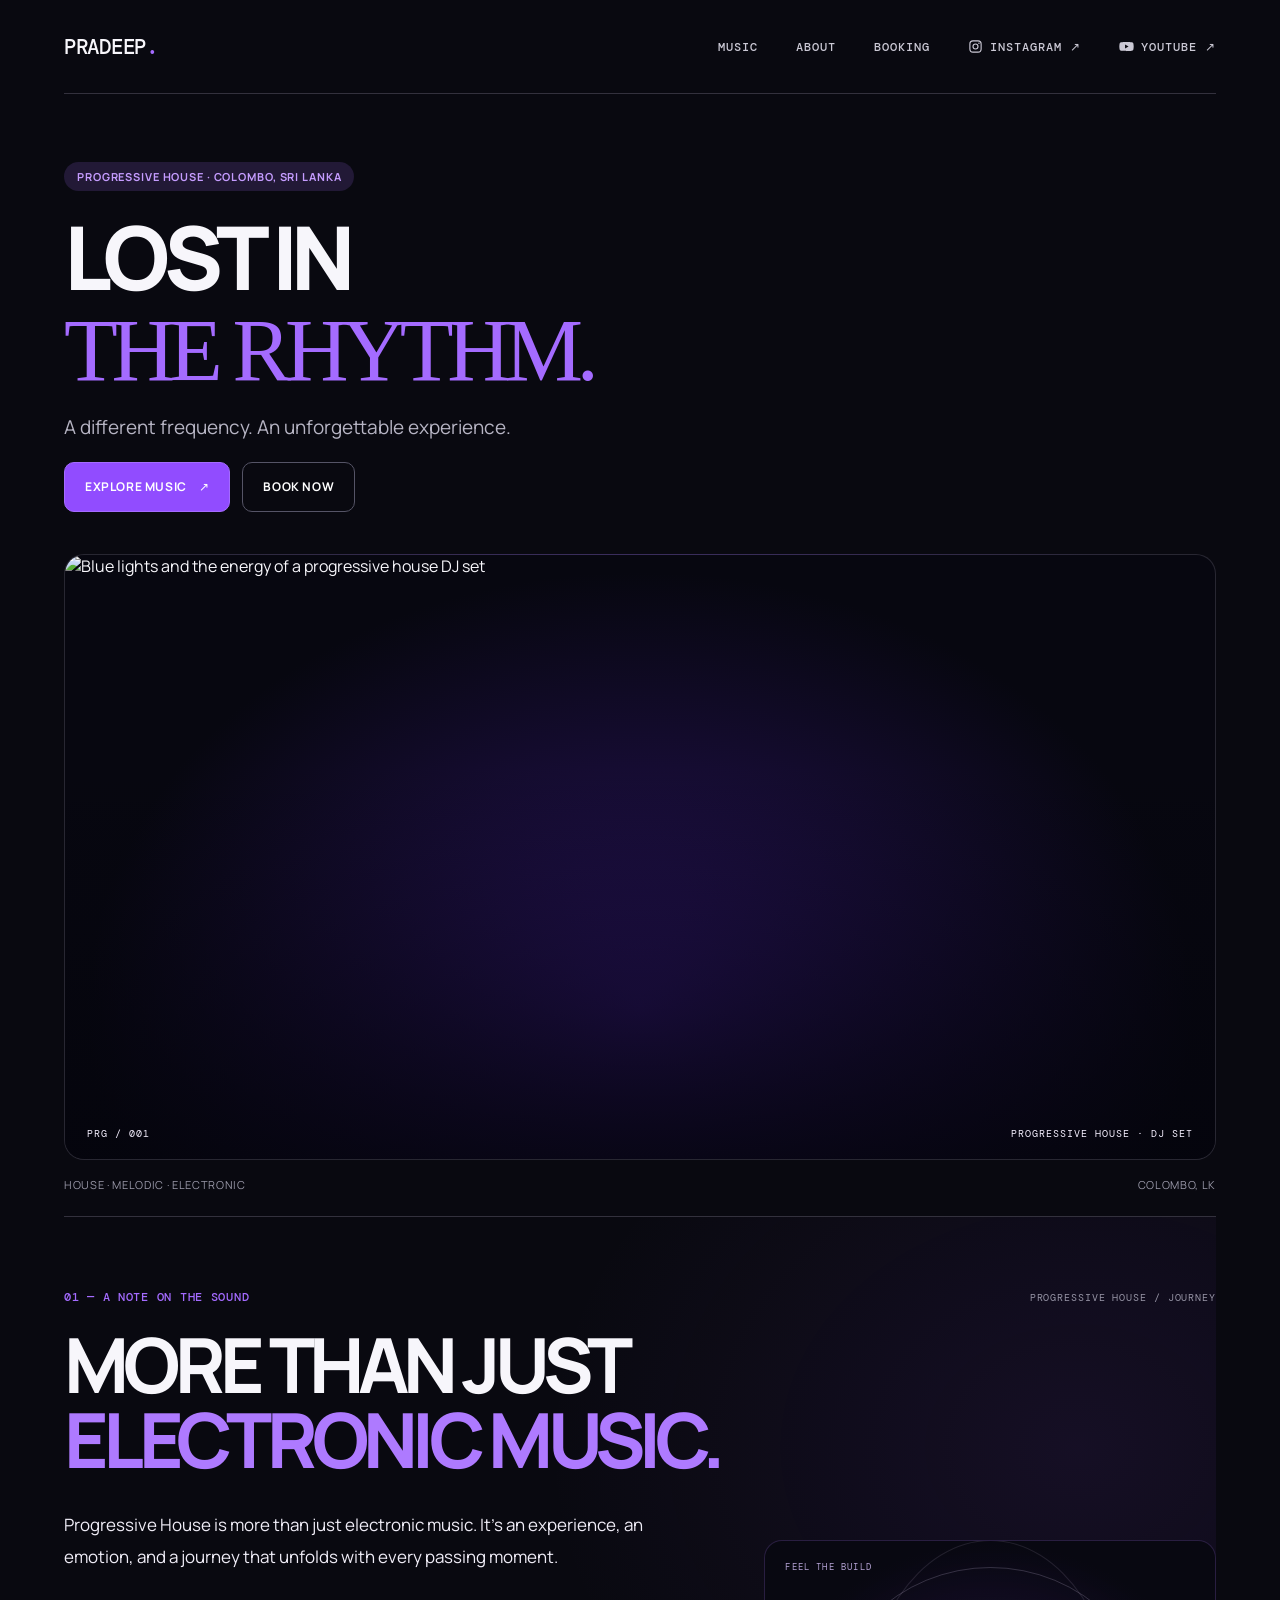
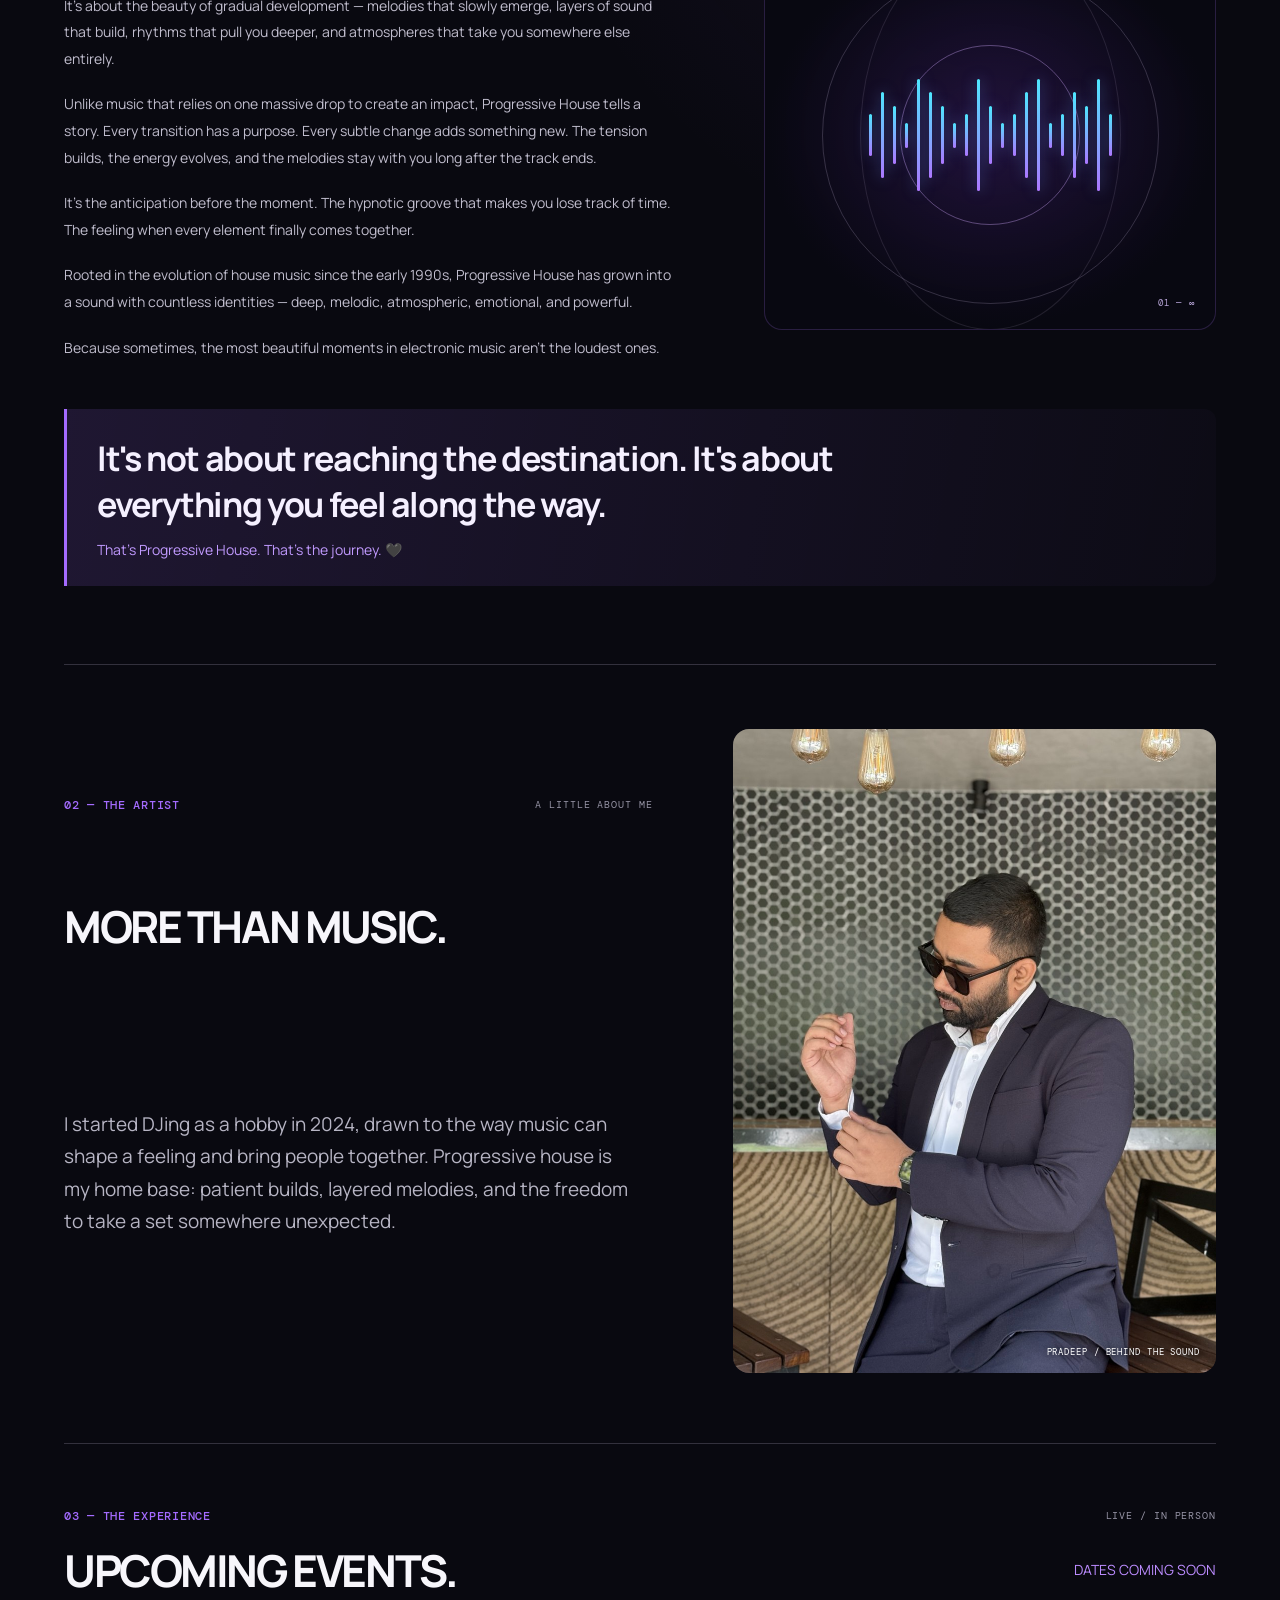
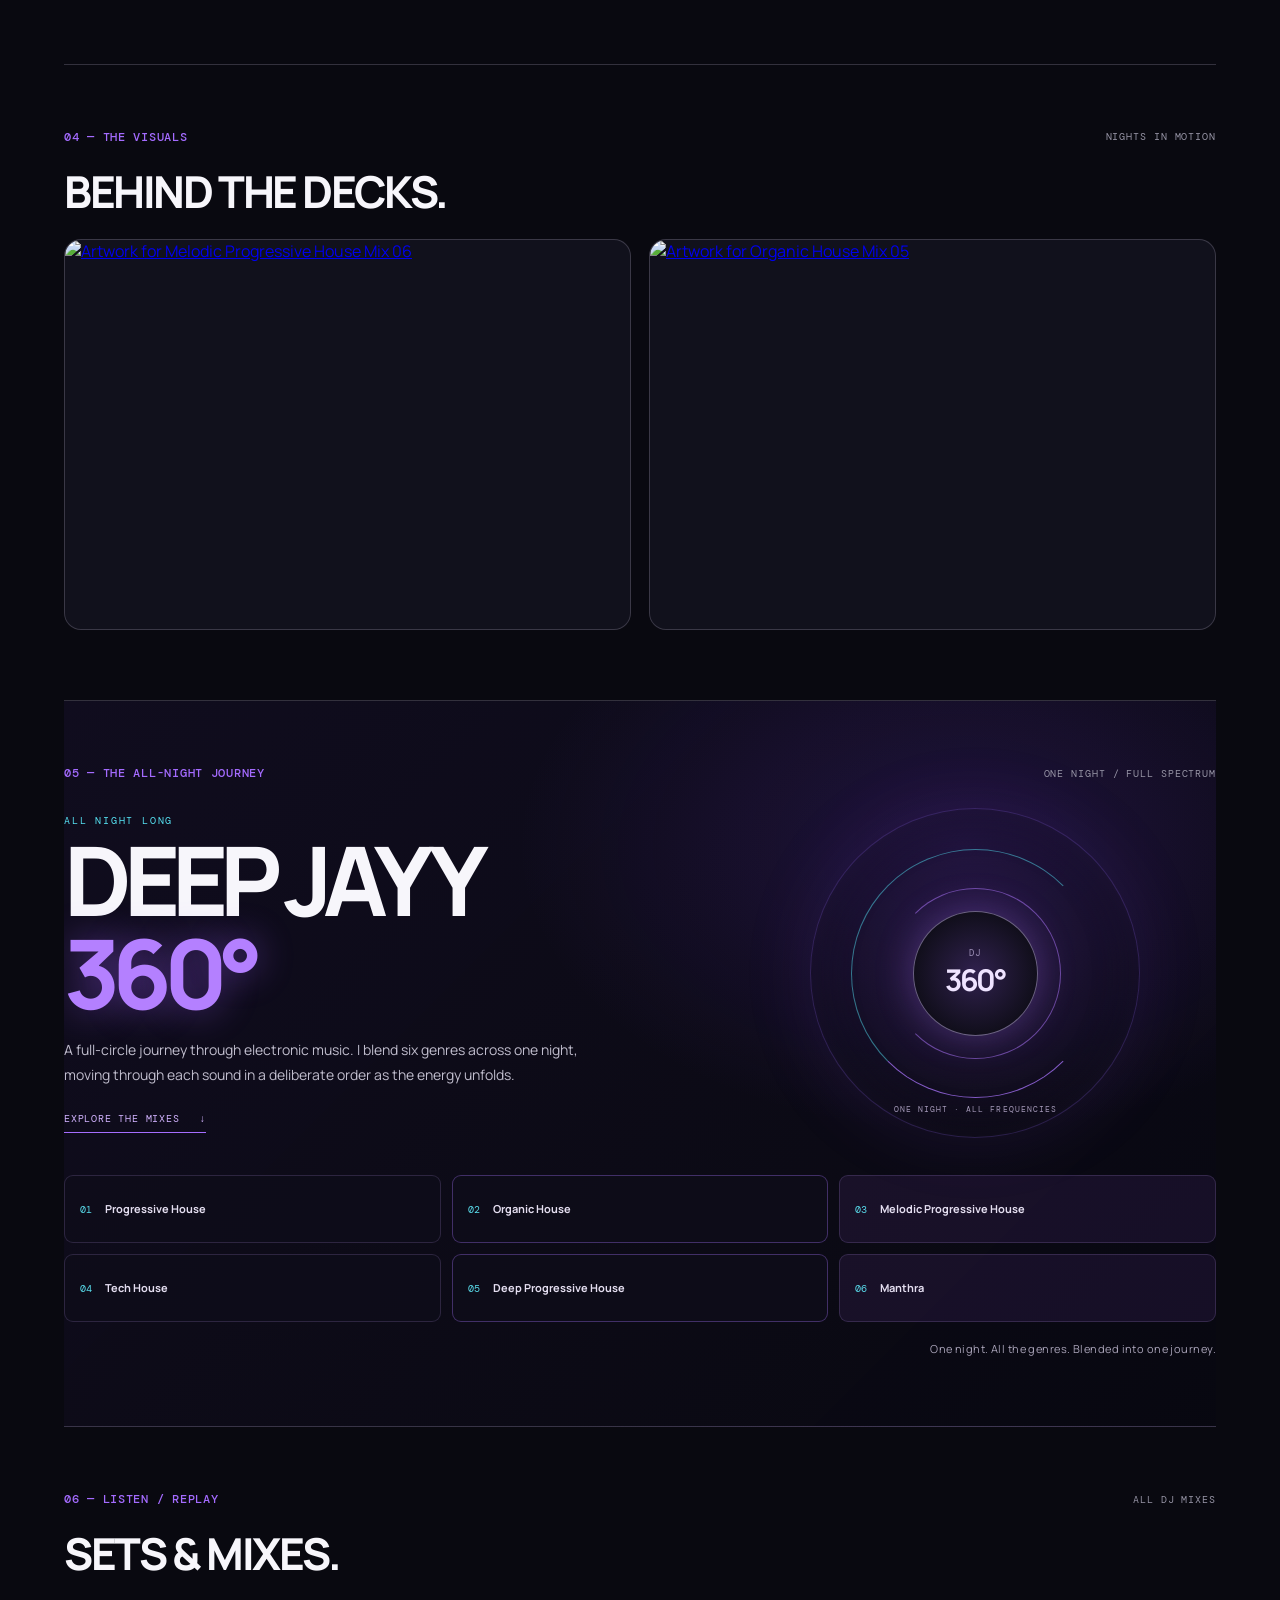
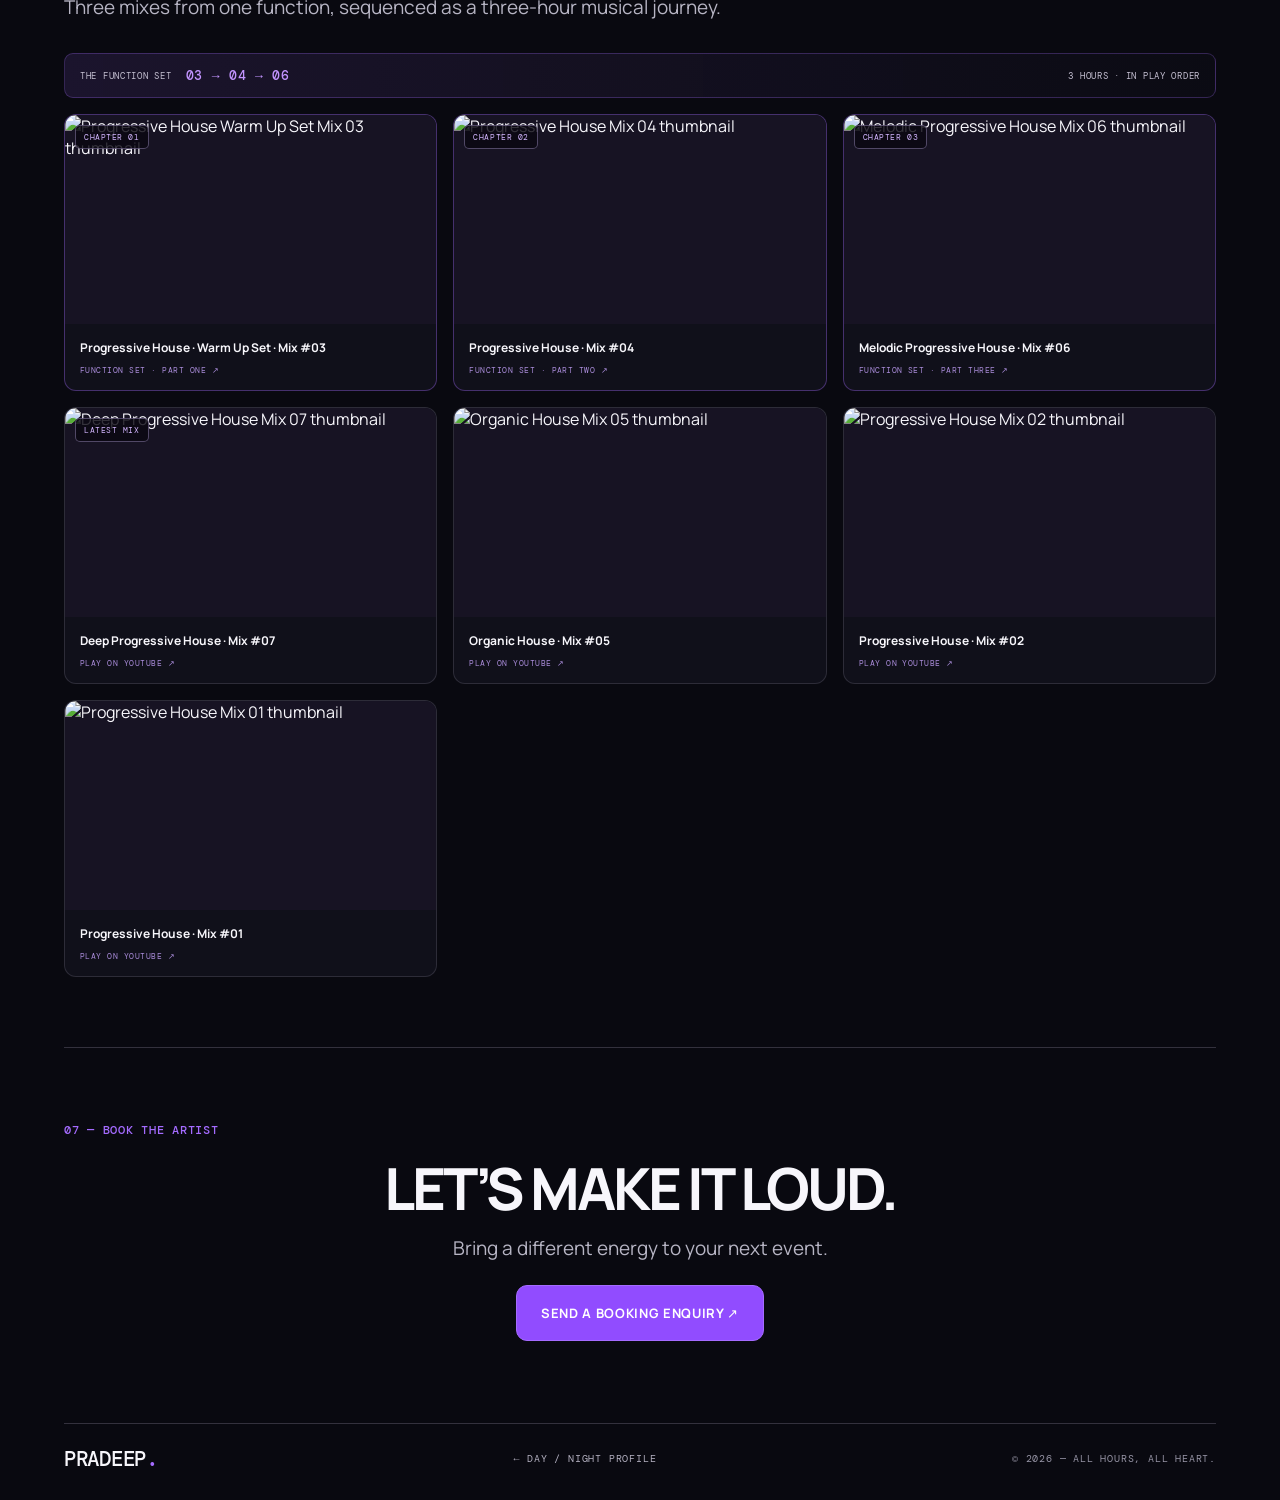
==== commit 024b1104: "Add social links to DJ night profile" ====
--- a/pages/night.html
+++ b/pages/night.html
@@ -19,6 +19,8 @@
       <a class="night-brand" href="../index.html" aria-label="Personal Frequency home">PRADEEP<span>.</span></a>
       <nav class="night-nav" aria-label="Main navigation">
         <a href="#music">MUSIC</a><a href="#artist">ABOUT</a><a href="#booking">BOOKING</a>
+        <a class="instagram-link" href="https://www.instagram.com/pradeep.xoxo/" target="_blank" rel="noopener noreferrer" aria-label="Visit Pradeep on Instagram"><svg class="instagram-icon" viewBox="0 0 24 24" aria-hidden="true" focusable="false"><rect x="3" y="3" width="18" height="18" rx="5" fill="none" stroke="currentColor" stroke-width="1.8"/><circle cx="12" cy="12" r="4" fill="none" stroke="currentColor" stroke-width="1.8"/><circle cx="17.5" cy="6.8" r="1.15" fill="currentColor"/></svg>INSTAGRAM ↗</a>
+        <a class="instagram-link" href="https://www.youtube.com/@PradeepWijayawickrama" target="_blank" rel="noopener noreferrer" aria-label="Visit Pradeep on YouTube"><svg class="instagram-icon" viewBox="0 0 24 24" aria-hidden="true" focusable="false"><path d="M23 7.2a3 3 0 0 0-2.1-2.1C19 4.6 12 4.6 12 4.6s-7 0-8.9.5A3 3 0 0 0 1 7.2 31 31 0 0 0 .5 12a31 31 0 0 0 .5 4.8 3 3 0 0 0 2.1 2.1c1.9.5 8.9.5 8.9.5s7 0 8.9-.5a3 3 0 0 0 2.1-2.1 31 31 0 0 0 .5-4.8 31 31 0 0 0-.5-4.8ZM9.7 15.2V8.8l5.6 3.2-5.6 3.2Z" fill="currentColor"/></svg>YOUTUBE ↗</a>
       </nav>
     </header>
 
--- a/css/style.css
+++ b/css/style.css
@@ -2,7 +2,7 @@
 :root {
   font-family:Manrope, sans-serif;
   color:#24182d;
-  background:#faf8fc;
+  /* Let the body background paint the full canvas in both color modes. */
   font-synthesis:none;
   text-rendering:optimizeLegibility;
   --paper:#faf8fc;
@@ -735,25 +735,27 @@
 
 /* Home page: quieter colors and an editorial day/night treatment. */
 body.home-document {
-  --paper: #f3f0e7;
-  --ink: #24251f;
-  --muted: #77796e;
-  --accent: #68745c;
-  --line: rgba(36, 37, 31, .17);
-  --card: #e7e5d9;
-  --visual: #e7e5d9;
+  --paper: #faf8fc;
+  --ink: #24182d;
+  --muted: #756a7e;
+  --accent: #8427e2;
+  --accent-soft: #f0e7fb;
+  --line: #e6ddec;
+  --card: #fff;
+  --visual: #f0e7fb;
   background: var(--paper);
   color: var(--ink);
 }
 
 body.home-document[data-mode="night"] {
-  --paper: #171914;
-  --ink: #eee8d9;
-  --muted: #a7a594;
-  --accent: #d87950;
-  --line: rgba(238, 232, 217, .17);
-  --card: #20221b;
-  --visual: #22241d;
+  --paper: #090910;
+  --ink: #f7f6fb;
+  --muted: #aaa9b8;
+  --accent: #a46bff;
+  --accent-soft: rgba(164, 107, 255, .16);
+  --line: rgba(217, 210, 239, .2);
+  --card: #11111c;
+  --visual: #11111c;
 }
 
 .home-document[data-mode="night"] .visual {
@@ -841,8 +843,8 @@
   z-index: -1;
   inset: 0;
   background:
-    radial-gradient(ellipse at 50% 50%, color-mix(in srgb, var(--accent) 22%, transparent), transparent 48%),
-    radial-gradient(ellipse at 50% 100%, color-mix(in srgb, #55dbe8 12%, transparent), transparent 55%);
+    radial-gradient(ellipse at 50% 50%, color-mix(in srgb, var(--accent) 18%, transparent), transparent 48%),
+    radial-gradient(ellipse at 50% 100%, color-mix(in srgb, var(--accent-soft) 65%, transparent), transparent 55%);
 }
 
 .home-document .visual::after { content: none; }
@@ -850,7 +852,7 @@
 .home-document .day-art,
 .home-document .music-art {
   position: absolute;
-  inset: 12% 7% 13%;
+  inset: 8% 5% 9%;
   overflow: hidden;
 }
 
@@ -879,7 +881,7 @@
   justify-content: space-between;
   gap: 8px;
   color: var(--accent);
-  font: 7px 'DM Mono', monospace;
+  font: 8px 'DM Mono', monospace;
   letter-spacing: .08em;
 }
 
@@ -887,13 +889,13 @@
 
 .home-document .architecture-stack {
   position: absolute;
-  top: 16%;
+  top: 13%;
   right: 0;
-  bottom: 14%;
+  bottom: 11%;
   left: 0;
   display: grid;
   grid-template-rows: repeat(5, minmax(0, 1fr));
-  gap: 4px;
+  gap: 6px;
   align-items: stretch;
 }
 
@@ -908,8 +910,9 @@
   padding: 0 11px;
   border: 1px solid color-mix(in srgb, var(--accent) 30%, var(--line));
   background: linear-gradient(100deg, color-mix(in srgb, var(--accent) 12%, var(--card)), color-mix(in srgb, var(--paper) 92%, transparent));
-  box-shadow: 0 4px 14px rgba(20, 24, 18, .06);
+  box-shadow: 0 4px 14px rgba(36, 24, 45, .08);
   animation: architecture-glow 4.8s ease-in-out infinite alternate;
+  transition: transform .22s ease, border-color .22s ease, background .22s ease, box-shadow .22s ease;
 }
 
 .home-document .architecture-layer::before {
@@ -925,19 +928,55 @@
 
 .home-document .architecture-layer > span {
   color: var(--accent);
-  font: 8px 'DM Mono', monospace;
+  font: 9px 'DM Mono', monospace;
 }
 
 .home-document .architecture-layer strong {
   color: var(--ink);
-  font-size: 9px;
+  font-size: 10px;
   font-weight: 600;
 }
 
 .home-document .architecture-layer small {
   color: var(--muted);
-  font: 6px 'DM Mono', monospace;
+  font: 7px 'DM Mono', monospace;
   letter-spacing: .08em;
+}
+
+.home-document .architecture-layer .layer-action {
+  position: absolute;
+  right: 8px;
+  top: 50%;
+  padding: 4px 5px;
+  transform: translateY(-50%) translateX(4px);
+  border: 1px solid color-mix(in srgb, var(--accent) 35%, var(--line));
+  background: var(--paper);
+  color: var(--accent);
+  font: 7px 'DM Mono', monospace;
+  letter-spacing: .05em;
+  opacity: 0;
+  pointer-events: none;
+  transition: opacity .18s ease, transform .18s ease;
+}
+
+.home-document .architecture-layer:hover,
+.home-document .architecture-layer:focus-within {
+  z-index: 1;
+  transform: translateY(-2px) scale(1.025);
+  border-color: var(--accent);
+  background: linear-gradient(100deg, color-mix(in srgb, var(--accent) 12%, var(--card)), var(--paper));
+  box-shadow: 0 8px 20px rgba(36, 24, 45, .15);
+}
+
+.home-document .architecture-layer:hover .layer-action,
+.home-document .architecture-layer:focus-within .layer-action {
+  opacity: 1;
+  transform: translateY(-50%) translateX(0);
+}
+
+.home-document .architecture-layer:hover small,
+.home-document .architecture-layer:focus-within small {
+  opacity: 0;
 }
 
 .home-document .layer-personalization { --layer-width: 70%; animation-delay: -3.8s; }
@@ -952,7 +991,7 @@
   bottom: 0;
   left: 0;
   color: var(--muted);
-  font: 7px 'DM Mono', monospace;
+  font: 8px 'DM Mono', monospace;
   letter-spacing: .1em;
   text-align: center;
 }
@@ -973,7 +1012,7 @@
 
 .home-document .music-halo.halo-two {
   width: 75%;
-  border-color: color-mix(in srgb, #55dbe8 22%, transparent);
+  border-color: color-mix(in srgb, var(--accent) 22%, transparent);
   animation-delay: -3s;
 }
 
@@ -1059,7 +1098,7 @@
   width: 3px;
   height: var(--bar, 25%);
   border-radius: 4px;
-  background: linear-gradient(to top, var(--accent), #70dce9);
+  background: linear-gradient(to top, var(--accent), color-mix(in srgb, var(--accent) 48%, white));
   box-shadow: 0 0 8px color-mix(in srgb, var(--accent) 38%, transparent);
   animation: spectrum-bounce .9s ease-in-out infinite alternate;
 }
--- a/css/night.css
+++ b/css/night.css
@@ -44,6 +44,9 @@
   text-decoration: none;
   transition: color .2s ease;
 }
+
+.night-nav .instagram-link { display: inline-flex; align-items: center; gap: 7px; }
+.instagram-icon { width: 15px; height: 15px; flex: 0 0 auto; }
 
 .night-nav a:hover,
 .night-footer-link:hover { color: var(--accent); }
